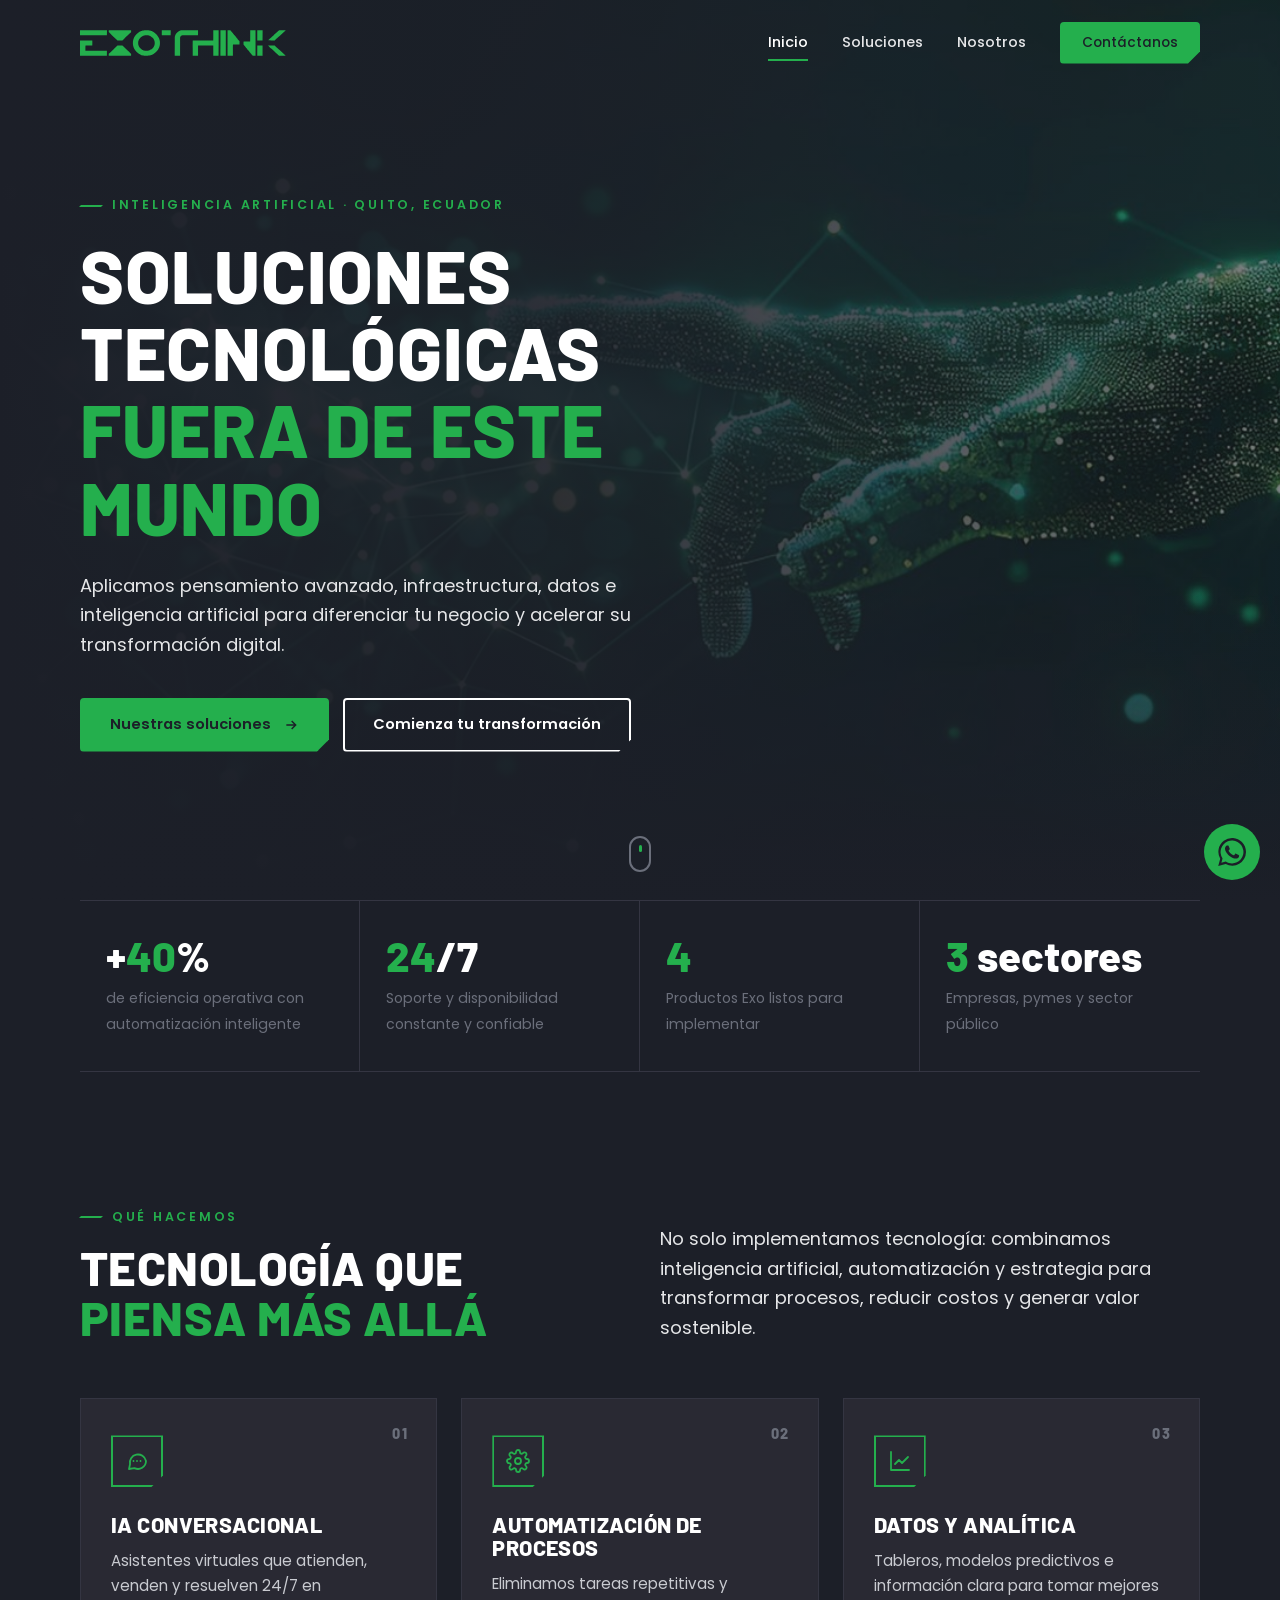
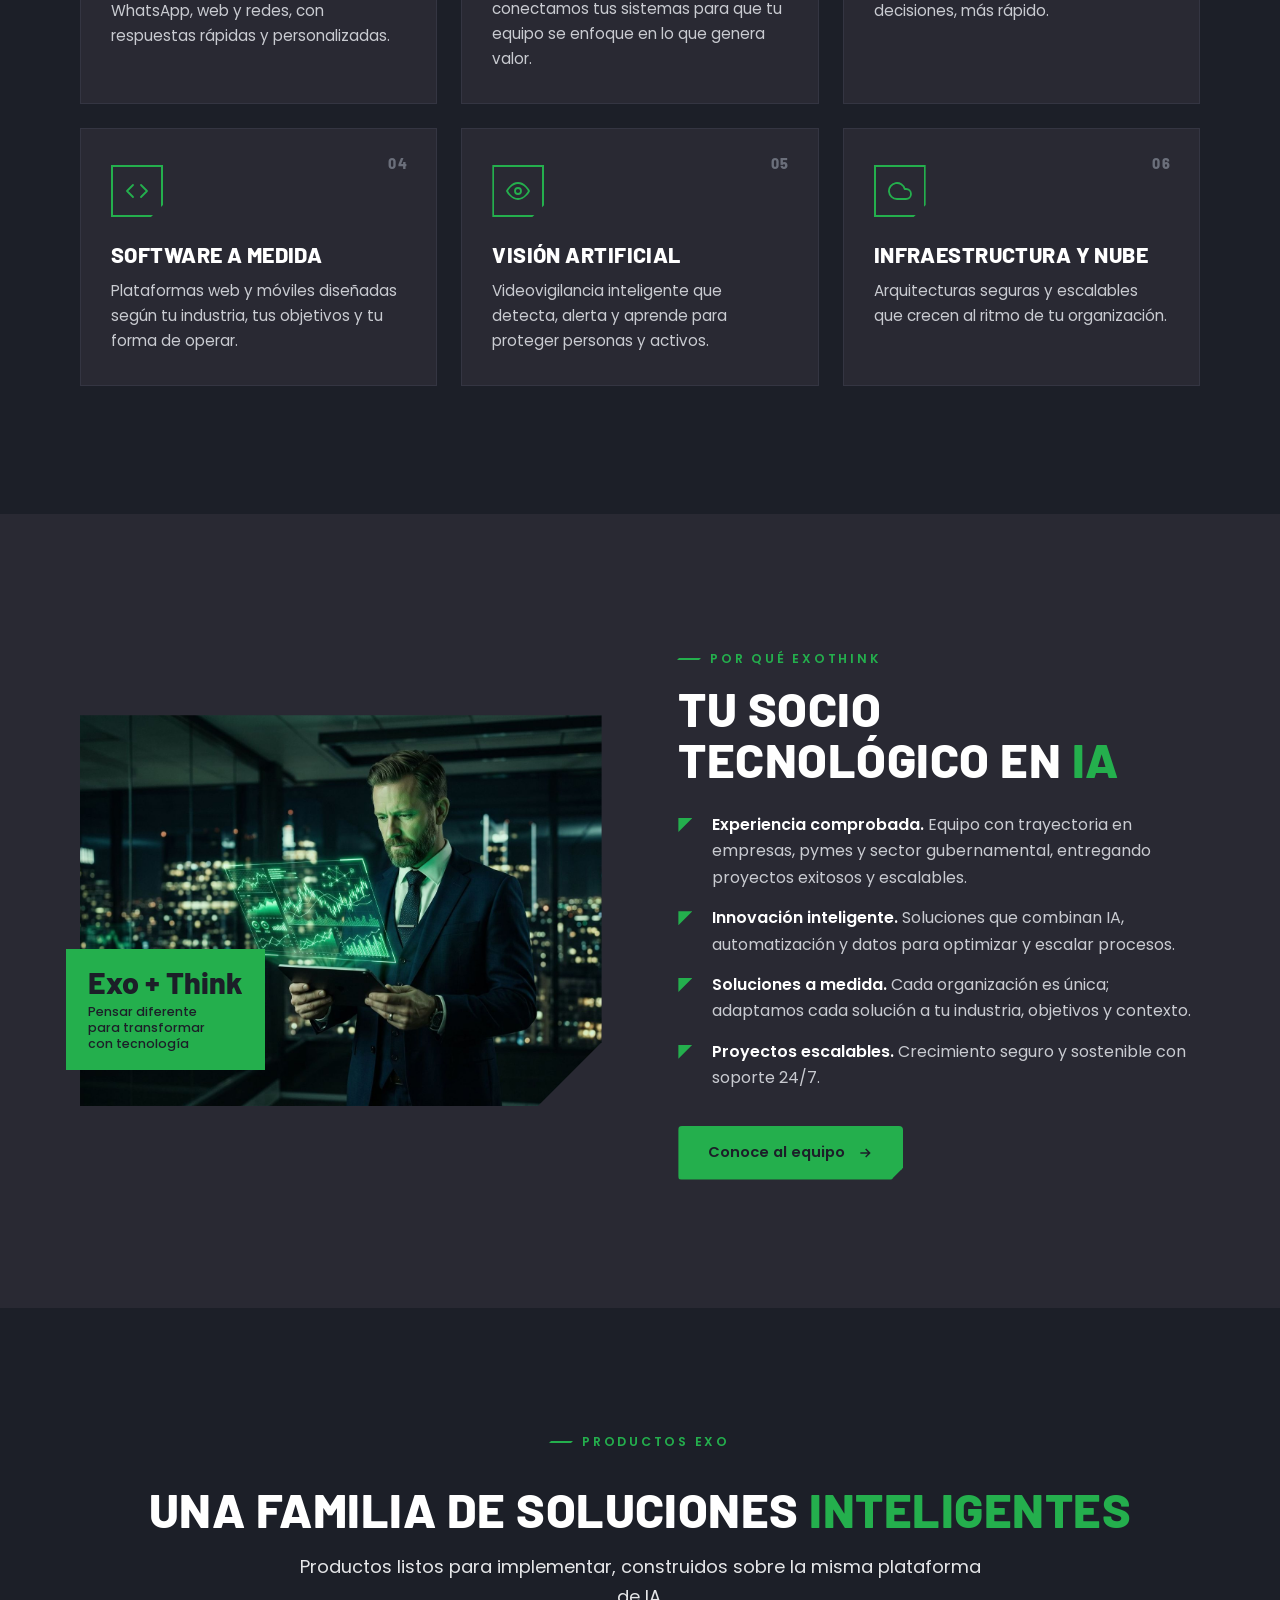
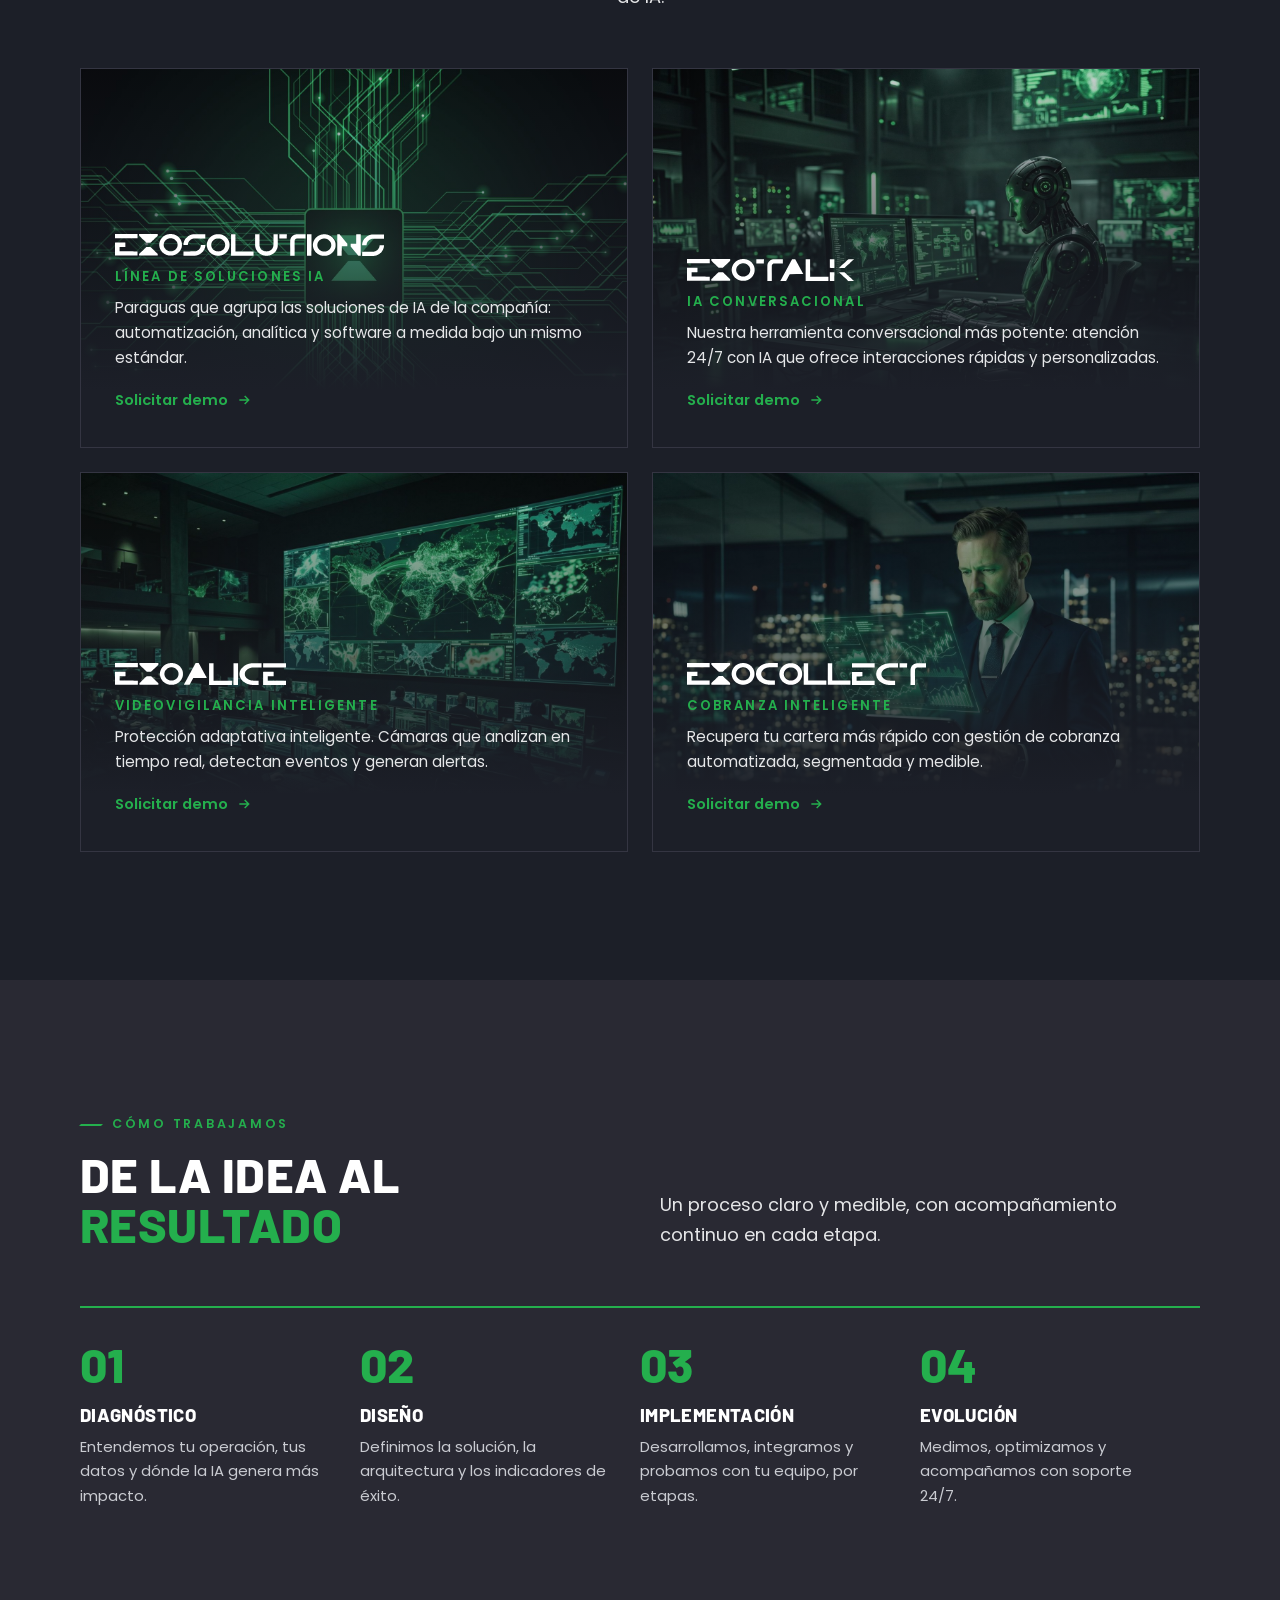
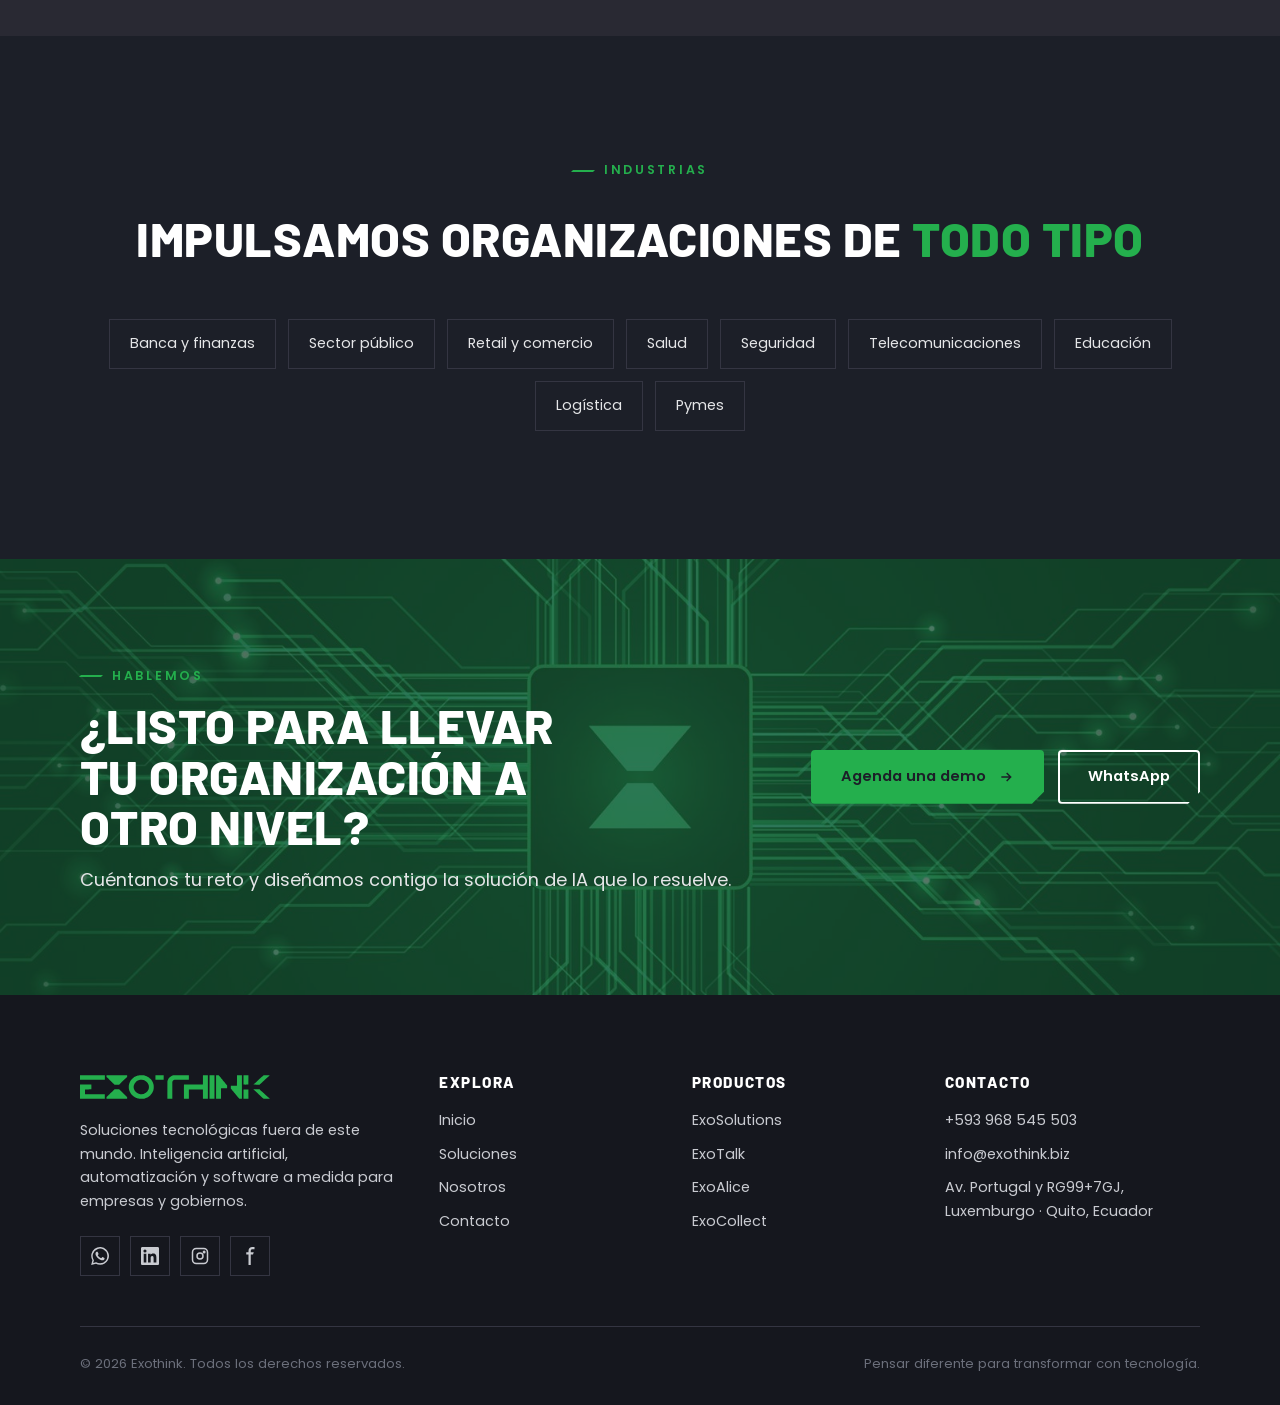
==== index.html @ fd63c9f3 "Sitio web Exothink: inicio, soluciones, nosotros y contacto Co-Authored-By: Claude Opus 5.5 <noreply" ====
<!doctype html>
<html lang="es">
<head>
<meta charset="utf-8">
<meta name="viewport" content="width=device-width,initial-scale=1">
<title>Exothink · Soluciones tecnológicas fuera de este mundo</title>
<meta name="description" content="Exothink: inteligencia artificial, automatización y software a medida para empresas y gobiernos. Soluciones tecnológicas fuera de este mundo.">
<meta name="theme-color" content="#1C1F28">
<meta name="color-scheme" content="dark">
<meta property="og:title" content="Exothink · Soluciones tecnológicas fuera de este mundo">
<meta property="og:description" content="Exothink: inteligencia artificial, automatización y software a medida para empresas y gobiernos. Soluciones tecnológicas fuera de este mundo.">
<meta property="og:image" content="assets/img/hero.jpg">
<link rel="icon" href="assets/img/isotipo.svg" type="image/svg+xml">
<link rel="preconnect" href="https://fonts.googleapis.com">
<link rel="preconnect" href="https://fonts.gstatic.com" crossorigin>
<link href="https://fonts.googleapis.com/css2?family=Barlow:wght@600;700;800&family=Poppins:ital,wght@0,300;0,400;0,500;0,600;1,500&display=swap" rel="stylesheet">
<link rel="stylesheet" href="assets/css/style.css">
</head>
<body>
<header class="hdr">
  <div class="wrap">
    <a class="brand" href="index.html" aria-label="Exothink inicio"><img src="assets/img/logo.svg" alt="Exothink" width="206" height="26"></a>
    <nav class="nav" aria-label="Principal"><a href="index.html" class=on>Inicio</a><a href="soluciones.html">Soluciones</a><a href="nosotros.html">Nosotros</a><a class="btn" href="contacto.html">Contáctanos</a></nav>
    <button class="burger" aria-label="Abrir menú" aria-expanded="false"><span></span><span></span><span></span></button>
  </div>
</header>
<main>

<section class="hero">
  <div class="hero-bg" role="img" aria-label="Mano digital formada por redes de datos"></div>
  <div class="wrap">
    <span class="eyebrow rv d1">Inteligencia artificial · Quito, Ecuador</span>
    <h1 class="rv d1">Soluciones tecnológicas <span class="g">fuera de este mundo</span></h1>
    <p class="lead rv d2">Aplicamos pensamiento avanzado, infraestructura, datos e inteligencia artificial para diferenciar tu negocio y acelerar su transformación digital.</p>
    <div class="ctas rv d3"><a class="btn" href="soluciones.html">Nuestras soluciones <svg viewBox="0 0 24 24" fill="none" stroke="currentColor" stroke-width="2.2"><path d="M5 12h14M13 6l6 6-6 6"/></svg></a><a class="btn ghost" href="contacto.html">Comienza tu transformación</a></div>
  </div>
  <span class="scroll-cue" aria-hidden="true"></span>
</section>

<section style="background:var(--noche)">
  <div class="wrap">
    <div class="stats">
      <div class="stat rv"><b>+<em data-count="40">40</em>%</b><span>de eficiencia operativa con automatización inteligente</span></div>
      <div class="stat rv d1"><b><em>24</em>/7</b><span>Soporte y disponibilidad constante y confiable</span></div>
      <div class="stat rv d2"><b><em data-count="4">4</em></b><span>Productos Exo listos para implementar</span></div>
      <div class="stat rv d3"><b><em>3</em> sectores</b><span>Empresas, pymes y sector público</span></div>
    </div>
  </div>
</section>

<section class="sec">
  <div class="wrap">
    <div class="head split">
      <div class="rv"><span class="eyebrow">Qué hacemos</span><h2>Tecnología que <span class="g">piensa más allá</span></h2></div>
      <p class="lead rv d1">No solo implementamos tecnología: combinamos inteligencia artificial, automatización y estrategia para transformar procesos, reducir costos y generar valor sostenible.</p>
    </div>
    <div class="grid3"><article class="card rv d0"><span class="n">01</span><div class="ic"><svg viewBox="0 0 24 24" fill="none" stroke="currentColor" stroke-width="1.8" stroke-linecap="round" stroke-linejoin="round"><path d="M21 12a8 8 0 0 1-11.6 7.1L4 20l1-4.6A8 8 0 1 1 21 12z"/><path d="M8.5 12h.01M12 12h.01M15.5 12h.01"/></svg></div><h3>IA conversacional</h3><p>Asistentes virtuales que atienden, venden y resuelven 24/7 en WhatsApp, web y redes, con respuestas rápidas y personalizadas.</p></article>
<article class="card rv d1"><span class="n">02</span><div class="ic"><svg viewBox="0 0 24 24" fill="none" stroke="currentColor" stroke-width="1.8" stroke-linecap="round" stroke-linejoin="round"><circle cx="12" cy="12" r="3"/><path d="M19.4 15a1.7 1.7 0 0 0 .3 1.8l.1.1a2 2 0 1 1-2.8 2.8l-.1-.1a1.7 1.7 0 0 0-1.8-.3 1.7 1.7 0 0 0-1 1.5V21a2 2 0 1 1-4 0v-.1a1.7 1.7 0 0 0-1.1-1.5 1.7 1.7 0 0 0-1.8.3l-.1.1a2 2 0 1 1-2.8-2.8l.1-.1a1.7 1.7 0 0 0 .3-1.8 1.7 1.7 0 0 0-1.5-1H3a2 2 0 1 1 0-4h.1a1.7 1.7 0 0 0 1.5-1.1 1.7 1.7 0 0 0-.3-1.8l-.1-.1a2 2 0 1 1 2.8-2.8l.1.1a1.7 1.7 0 0 0 1.8.3H9a1.7 1.7 0 0 0 1-1.5V3a2 2 0 1 1 4 0v.1a1.7 1.7 0 0 0 1 1.5 1.7 1.7 0 0 0 1.8-.3l.1-.1a2 2 0 1 1 2.8 2.8l-.1.1a1.7 1.7 0 0 0-.3 1.8V9a1.7 1.7 0 0 0 1.5 1H21a2 2 0 1 1 0 4h-.1a1.7 1.7 0 0 0-1.5 1z"/></svg></div><h3>Automatización de procesos</h3><p>Eliminamos tareas repetitivas y conectamos tus sistemas para que tu equipo se enfoque en lo que genera valor.</p></article>
<article class="card rv d2"><span class="n">03</span><div class="ic"><svg viewBox="0 0 24 24" fill="none" stroke="currentColor" stroke-width="1.8" stroke-linecap="round" stroke-linejoin="round"><path d="M3 3v18h18"/><path d="M7 15l4-4 3 3 6-6"/></svg></div><h3>Datos y analítica</h3><p>Tableros, modelos predictivos e información clara para tomar mejores decisiones, más rápido.</p></article>
<article class="card rv d0"><span class="n">04</span><div class="ic"><svg viewBox="0 0 24 24" fill="none" stroke="currentColor" stroke-width="1.8" stroke-linecap="round" stroke-linejoin="round"><path d="M16 18l6-6-6-6M8 6l-6 6 6 6"/></svg></div><h3>Software a medida</h3><p>Plataformas web y móviles diseñadas según tu industria, tus objetivos y tu forma de operar.</p></article>
<article class="card rv d1"><span class="n">05</span><div class="ic"><svg viewBox="0 0 24 24" fill="none" stroke="currentColor" stroke-width="1.8" stroke-linecap="round" stroke-linejoin="round"><path d="M1 12s4-8 11-8 11 8 11 8-4 8-11 8-11-8-11-8z"/><circle cx="12" cy="12" r="3"/></svg></div><h3>Visión artificial</h3><p>Videovigilancia inteligente que detecta, alerta y aprende para proteger personas y activos.</p></article>
<article class="card rv d2"><span class="n">06</span><div class="ic"><svg viewBox="0 0 24 24" fill="none" stroke="currentColor" stroke-width="1.8" stroke-linecap="round" stroke-linejoin="round"><path d="M18 10h-1.3A8 8 0 1 0 9 20h9a5 5 0 0 0 0-10z"/></svg></div><h3>Infraestructura y nube</h3><p>Arquitecturas seguras y escalables que crecen al ritmo de tu organización.</p></article></div>
  </div>
</section>

<section class="sec alt">
  <div class="wrap split">
    <div class="media rv"><img src="assets/img/business.jpg" alt="Ejecutivo revisando datos en una tableta holográfica" loading="lazy"><div class="tag">Exo + Think<small>Pensar diferente para transformar con tecnología</small></div></div>
    <div class="rv d1">
      <span class="eyebrow">Por qué Exothink</span>
      <h2>Tu socio tecnológico en <span class="g">IA</span></h2>
      <ul class="checks">
        <li><span><b>Experiencia comprobada.</b> Equipo con trayectoria en empresas, pymes y sector gubernamental, entregando proyectos exitosos y escalables.</span></li>
        <li><span><b>Innovación inteligente.</b> Soluciones que combinan IA, automatización y datos para optimizar y escalar procesos.</span></li>
        <li><span><b>Soluciones a medida.</b> Cada organización es única; adaptamos cada solución a tu industria, objetivos y contexto.</span></li>
        <li><span><b>Proyectos escalables.</b> Crecimiento seguro y sostenible con soporte 24/7.</span></li>
      </ul>
      <a class="btn" href="nosotros.html">Conoce al equipo <svg viewBox="0 0 24 24" fill="none" stroke="currentColor" stroke-width="2.2"><path d="M5 12h14M13 6l6 6-6 6"/></svg></a>
    </div>
  </div>
</section>

<section class="sec">
  <div class="wrap">
    <div class="head center"><span class="eyebrow rv">Productos Exo</span><h2 class="rv d1">Una familia de soluciones <span class="g">inteligentes</span></h2><p class="lead rv d2">Productos listos para implementar, construidos sobre la misma plataforma de IA.</p></div>
    <div class="products"><article class="prod rv d0" id="exosolutions"><img class="pbg" src="assets/img/circuit.jpg" alt="" loading="lazy"><img class="wm" src="assets/img/exosolutions-white.svg" alt="Exosolutions"><div class="desc">Línea de soluciones IA</div><p>Paraguas que agrupa las soluciones de IA de la compañía: automatización, analítica y software a medida bajo un mismo estándar.</p><a class="link" href="contacto.html">Solicitar demo <svg viewBox="0 0 24 24" fill="none" stroke="currentColor" stroke-width="2.2"><path d="M5 12h14M13 6l6 6-6 6"/></svg></a></article>
<article class="prod rv d1" id="exotalk"><img class="pbg" src="assets/img/robot.jpg" alt="" loading="lazy"><img class="wm" src="assets/img/exotalk-white.svg" alt="Exotalk"><div class="desc">IA conversacional</div><p>Nuestra herramienta conversacional más potente: atención 24/7 con IA que ofrece interacciones rápidas y personalizadas.</p><a class="link" href="contacto.html">Solicitar demo <svg viewBox="0 0 24 24" fill="none" stroke="currentColor" stroke-width="2.2"><path d="M5 12h14M13 6l6 6-6 6"/></svg></a></article>
<article class="prod rv d0" id="exoalice"><img class="pbg" src="assets/img/command.jpg" alt="" loading="lazy"><img class="wm" src="assets/img/exoalice-white.svg" alt="Exoalice"><div class="desc">Videovigilancia inteligente</div><p>Protección adaptativa inteligente. Cámaras que analizan en tiempo real, detectan eventos y generan alertas.</p><a class="link" href="contacto.html">Solicitar demo <svg viewBox="0 0 24 24" fill="none" stroke="currentColor" stroke-width="2.2"><path d="M5 12h14M13 6l6 6-6 6"/></svg></a></article>
<article class="prod rv d1" id="exocollect"><img class="pbg" src="assets/img/business.jpg" alt="" loading="lazy"><img class="wm" src="assets/img/exocollect-white.svg" alt="Exocollect"><div class="desc">Cobranza inteligente</div><p>Recupera tu cartera más rápido con gestión de cobranza automatizada, segmentada y medible.</p><a class="link" href="contacto.html">Solicitar demo <svg viewBox="0 0 24 24" fill="none" stroke="currentColor" stroke-width="2.2"><path d="M5 12h14M13 6l6 6-6 6"/></svg></a></article></div>
  </div>
</section>

<section class="sec alt">
  <div class="wrap">
    <div class="head split">
      <div class="rv"><span class="eyebrow">Cómo trabajamos</span><h2>De la idea al <span class="g">resultado</span></h2></div>
      <p class="lead rv d1">Un proceso claro y medible, con acompañamiento continuo en cada etapa.</p>
    </div>
    <div class="steps">
      <div class="step"><h3>Diagnóstico</h3><p>Entendemos tu operación, tus datos y dónde la IA genera más impacto.</p></div>
      <div class="step"><h3>Diseño</h3><p>Definimos la solución, la arquitectura y los indicadores de éxito.</p></div>
      <div class="step"><h3>Implementación</h3><p>Desarrollamos, integramos y probamos con tu equipo, por etapas.</p></div>
      <div class="step"><h3>Evolución</h3><p>Medimos, optimizamos y acompañamos con soporte 24/7.</p></div>
    </div>
  </div>
</section>

<section class="sec">
  <div class="wrap">
    <div class="head center"><span class="eyebrow rv">Industrias</span><h2 class="rv d1">Impulsamos organizaciones de <span class="g">todo tipo</span></h2></div>
    <div class="chips rv d2"><span class="chip">Banca y finanzas</span><span class="chip">Sector público</span><span class="chip">Retail y comercio</span><span class="chip">Salud</span><span class="chip">Seguridad</span><span class="chip">Telecomunicaciones</span><span class="chip">Educación</span><span class="chip">Logística</span><span class="chip">Pymes</span></div>
  </div>
</section>
<section class="cta">
  <div class="bg"></div>
  <div class="wrap">
    <div class="rv"><span class="eyebrow">Hablemos</span><h2>¿Listo para llevar tu organización a otro nivel?</h2><p class="lead" style="margin-top:14px">Cuéntanos tu reto y diseñamos contigo la solución de IA que lo resuelve.</p></div>
    <div class="rv d1" style="display:flex;gap:14px;flex-wrap:wrap"><a class="btn" href="contacto.html">Agenda una demo <svg viewBox="0 0 24 24" fill="none" stroke="currentColor" stroke-width="2.2"><path d="M5 12h14M13 6l6 6-6 6"/></svg></a><a class="btn ghost" href="https://wa.me/593968545503" target="_blank" rel="noopener">WhatsApp</a></div>
  </div>
</section>

</main>
<footer class="ftr">
  <div class="wrap">
    <div class="top">
      <div>
        <a class="brand" href="index.html"><img src="assets/img/logo.svg" alt="Exothink" width="190" height="24"></a>
        <p>Soluciones tecnológicas fuera de este mundo. Inteligencia artificial, automatización y software a medida para empresas y gobiernos.</p>
        <div class="social">
          <a href="https://wa.me/593968545503" target="_blank" rel="noopener" aria-label="WhatsApp"><svg viewBox="0 0 24 24" fill="currentColor"><path d="M17.5 14.4c-.3-.1-1.8-.9-2-1-.3-.1-.5-.1-.7.1-.2.3-.8 1-.9 1.2-.2.2-.3.2-.6.1-.3-.1-1.3-.5-2.4-1.5-.9-.8-1.5-1.8-1.7-2.1-.2-.3 0-.5.1-.6l.4-.5c.2-.2.2-.3.3-.5.1-.2 0-.4 0-.5l-.9-2.2c-.2-.6-.5-.5-.7-.5h-.6c-.2 0-.5.1-.8.4-.3.3-1 1-1 2.5s1.1 2.9 1.2 3.1c.1.2 2.1 3.2 5.1 4.5.7.3 1.3.5 1.7.6.7.2 1.4.2 1.9.1.6-.1 1.8-.7 2-1.4.2-.7.2-1.3.2-1.4-.1-.1-.3-.2-.6-.3zM12 21.8c-1.8 0-3.5-.5-5-1.4l-.4-.2-3.7 1 1-3.6-.2-.4A9.8 9.8 0 1 1 12 21.8zM20.5 3.5A11.8 11.8 0 0 0 1.9 17.7L.2 24l6.4-1.7A11.8 11.8 0 0 0 24 12c0-3.2-1.2-6.1-3.5-8.5z"/></svg></a>
          <a href="#" aria-label="LinkedIn"><svg viewBox="0 0 24 24" fill="currentColor"><path d="M20.4 20.5h-3.6v-5.6c0-1.3 0-3-1.8-3s-2.1 1.4-2.1 2.9v5.7H9.4V9h3.4v1.6c.5-.9 1.6-1.8 3.4-1.8 3.6 0 4.3 2.4 4.3 5.5v6.2zM5.3 7.4a2.1 2.1 0 1 1 0-4.2 2.1 2.1 0 0 1 0 4.2zM7.1 20.5H3.6V9h3.5v11.5zM22.2 0H1.8C.8 0 0 .8 0 1.7v20.6c0 .9.8 1.7 1.8 1.7h20.4c1 0 1.8-.8 1.8-1.7V1.7C24 .8 23.2 0 22.2 0z"/></svg></a>
          <a href="#" aria-label="Instagram"><svg viewBox="0 0 24 24" fill="none" stroke="currentColor" stroke-width="2"><rect x="2" y="2" width="20" height="20" rx="5"/><circle cx="12" cy="12" r="4"/><circle cx="17.5" cy="6.5" r="1" fill="currentColor"/></svg></a>
          <a href="#" aria-label="Facebook"><svg viewBox="0 0 24 24" fill="currentColor"><path d="M15 3h3V0h-3c-2.8 0-5 2.2-5 5v2H7v3h3v14h3V10h3l1-3h-4V5c0-1.1.9-2 2-2z"/></svg></a>
        </div>
      </div>
      <div><h4>Explora</h4><ul><li><a href="index.html">Inicio</a></li><li><a href="soluciones.html">Soluciones</a></li><li><a href="nosotros.html">Nosotros</a></li><li><a href="contacto.html">Contacto</a></li></ul></div>
      <div><h4>Productos</h4><ul><li><a href="soluciones.html#exosolutions">ExoSolutions</a></li><li><a href="soluciones.html#exotalk">ExoTalk</a></li><li><a href="soluciones.html#exoalice">ExoAlice</a></li><li><a href="soluciones.html#exocollect">ExoCollect</a></li></ul></div>
      <div><h4>Contacto</h4><ul><li><a href="tel:+593968545503">+593 968 545 503</a></li><li><a href="mailto:info@exothink.biz">info@exothink.biz</a></li><li>Av. Portugal y RG99+7GJ, Luxemburgo · Quito, Ecuador</li></ul></div>
    </div>
    <div class="bot"><span>© <span data-year>2026</span> Exothink. Todos los derechos reservados.</span><span>Pensar diferente para transformar con tecnología.</span></div>
  </div>
</footer>
<a class="wa" href="https://wa.me/593968545503" target="_blank" rel="noopener" aria-label="Escríbenos por WhatsApp"><svg viewBox="0 0 24 24" fill="currentColor"><path d="M17.5 14.4c-.3-.1-1.8-.9-2-1-.3-.1-.5-.1-.7.1-.2.3-.8 1-.9 1.2-.2.2-.3.2-.6.1-.3-.1-1.3-.5-2.4-1.5-.9-.8-1.5-1.8-1.7-2.1-.2-.3 0-.5.1-.6l.4-.5c.2-.2.2-.3.3-.5.1-.2 0-.4 0-.5l-.9-2.2c-.2-.6-.5-.5-.7-.5h-.6c-.2 0-.5.1-.8.4-.3.3-1 1-1 2.5s1.1 2.9 1.2 3.1c.1.2 2.1 3.2 5.1 4.5.7.3 1.3.5 1.7.6.7.2 1.4.2 1.9.1.6-.1 1.8-.7 2-1.4.2-.7.2-1.3.2-1.4-.1-.1-.3-.2-.6-.3zM12 21.8c-1.8 0-3.5-.5-5-1.4l-.4-.2-3.7 1 1-3.6-.2-.4A9.8 9.8 0 1 1 12 21.8zM20.5 3.5A11.8 11.8 0 0 0 1.9 17.7L.2 24l6.4-1.7A11.8 11.8 0 0 0 24 12c0-3.2-1.2-6.1-3.5-8.5z"/></svg></a>
<script src="assets/js/main.js"></script>
</body>
</html>
---- assets/css/style.css ----
/* =========================================================
   EXOTHINK · Sitio web
   Tokens según Manual de Identidad Corporativa (2026)
   ========================================================= */
:root{
  color-scheme:dark;
  --verde:#24AF4D;      /* Verde Exo */
  --verde-claro:#3FD06A;
  --verde-prof:#0F3D24; /* Verde Profundo */
  --noche:#1C1F28;      /* Noche Exo */
  --espacio:#292933;    /* Espacio */
  --grafito:#6B6F7B;
  --plata:#E5E6E8;
  --nube:#F8F9FB;
  --linea:#343542;
  --texto:#C9CBD1;
  --f-titulo:'Barlow',Arial,sans-serif;
  --f-texto:'Poppins',Arial,sans-serif;
  --max:1200px;
  --gut:clamp(16px,4vw,40px);
  --radio:4px;
}
*{box-sizing:border-box;margin:0;padding:0}
html{scroll-behavior:smooth}
body{font-family:var(--f-texto);background:var(--noche);color:var(--texto);font-size:16px;line-height:1.65;-webkit-font-smoothing:antialiased;overflow-x:hidden}
img,video,svg{display:block;max-width:100%}
a{color:inherit;text-decoration:none}
button,input,textarea,select{font:inherit;color:inherit}
h1,h2,h3,h4{font-family:var(--f-titulo);color:#fff;line-height:1.05;font-weight:800;text-transform:uppercase;letter-spacing:.01em}
h1{font-size:clamp(2.4rem,6vw,4.6rem)}
h2{font-size:clamp(1.9rem,4vw,3rem)}
h3{font-size:1.35rem;letter-spacing:.02em}
p{max-width:62ch}
.g{color:var(--verde)}
.wrap{width:100%;max-width:var(--max);margin:0 auto;padding:0 var(--gut)}
.sec{padding:clamp(72px,10vw,128px) 0;position:relative}
.sec.alt{background:var(--espacio)}
.sec.light{background:var(--nube);color:#4a4d57}
.sec.light h2,.sec.light h3{color:var(--noche)}
.eyebrow{display:inline-flex;align-items:center;gap:10px;font:600 .78rem/1 var(--f-texto);letter-spacing:.22em;text-transform:uppercase;color:var(--verde);margin-bottom:18px}
.eyebrow::before{content:"";width:22px;height:2px;background:var(--verde);transform:skewX(-45deg)}
.lead{font-size:1.12rem;color:var(--plata)}
.sec.light .lead{color:#4a4d57}
.head{display:grid;gap:18px;margin-bottom:56px}
.head.center{text-align:center;justify-items:center}
.head.split{grid-template-columns:1fr 1fr;align-items:end;gap:40px}

/* ---------- Botones ---------- */
.btn{display:inline-flex;align-items:center;gap:12px;font:600 .92rem/1 var(--f-texto);padding:17px 28px;border-radius:var(--radio);border:2px solid var(--verde);background:var(--verde);color:var(--noche);cursor:pointer;transition:background .25s,color .25s,transform .25s;clip-path:polygon(0 0,100% 0,100% calc(100% - 12px),calc(100% - 12px) 100%,0 100%)}
.btn:hover{background:var(--verde-claro);border-color:var(--verde-claro);transform:translateY(-2px)}
.btn.ghost{background:transparent;color:#fff;border-color:#fff}
.btn.ghost:hover{background:#fff;color:var(--noche)}
.btn svg{width:16px;height:16px;transition:transform .25s}
.btn:hover svg{transform:translateX(4px)}
.link{display:inline-flex;align-items:center;gap:8px;color:var(--verde);font-weight:600;font-size:.92rem}
.link:hover{gap:14px}
.link{transition:gap .25s}
.link svg{width:16px;height:16px}

/* ---------- Header ---------- */
.hdr{position:fixed;inset:0 0 auto;z-index:50;transition:background .3s,padding .3s,border-color .3s;padding:22px 0;border-bottom:1px solid transparent}
.hdr.solid{background:var(--noche);padding:14px 0;border-color:var(--linea)}
.hdr .wrap{display:flex;align-items:center;justify-content:space-between;gap:24px}
.brand img{height:26px;width:auto}
.nav{display:flex;align-items:center;gap:34px}
.nav a{font-size:.9rem;font-weight:500;color:var(--plata);position:relative;padding:6px 0}
.nav a::after{content:"";position:absolute;left:0;bottom:0;height:2px;width:0;background:var(--verde);transition:width .25s}
.nav a:hover::after,.nav a.on::after{width:100%}
.nav a.on{color:#fff}
.nav .btn{padding:12px 20px;font-size:.85rem;color:var(--noche)}
.nav .btn::after{display:none}
.burger{display:none;background:none;border:0;width:44px;height:44px;cursor:pointer;position:relative}
.burger span{position:absolute;left:10px;right:10px;height:2px;background:#fff;transition:transform .3s,opacity .3s}
.burger span:nth-child(1){top:15px}.burger span:nth-child(2){top:21px}.burger span:nth-child(3){top:27px}
.menu-open .burger span:nth-child(1){transform:translateY(6px) rotate(45deg)}
.menu-open .burger span:nth-child(2){opacity:0}
.menu-open .burger span:nth-child(3){transform:translateY(-6px) rotate(-45deg)}

/* ---------- Hero ---------- */
.hero{min-height:100svh;display:flex;align-items:center;position:relative;overflow:hidden;padding:140px 0 100px;background:var(--noche)}
.hero-bg{position:absolute;inset:0;background:url(../img/hero.jpg) center/cover no-repeat;opacity:.55;transform:scale(1.05);animation:drift 22s ease-in-out infinite alternate}
.hero::before{content:"";position:absolute;inset:0;z-index:1;background:linear-gradient(90deg,var(--noche) 0%,rgba(28,31,40,.85) 45%,rgba(28,31,40,.2) 100%),linear-gradient(0deg,var(--noche) 0%,transparent 35%)}
.hero .wrap{position:relative;z-index:2}
.hero h1{max-width:13ch;margin:6px 0 26px}
.hero .lead{max-width:52ch;margin-bottom:38px}
.hero .ctas{display:flex;flex-wrap:wrap;gap:14px}
.hero-logo{width:min(380px,70vw);margin-bottom:28px}
.hero-logo video,.hero-logo img{width:100%;height:auto}
.scroll-cue{position:absolute;left:50%;bottom:28px;z-index:2;transform:translateX(-50%);width:22px;height:36px;border:2px solid var(--grafito);border-radius:12px}
.scroll-cue::after{content:"";position:absolute;left:50%;top:7px;width:3px;height:7px;margin-left:-1.5px;background:var(--verde);border-radius:2px;animation:cue 1.8s infinite}
@keyframes cue{0%{opacity:0;transform:translateY(0)}40%{opacity:1}100%{opacity:0;transform:translateY(12px)}}
@keyframes drift{to{transform:scale(1.12) translateX(-2%)}}

/* Hero interno (páginas) */
.phero{position:relative;padding:190px 0 110px;overflow:hidden;background:var(--noche)}
.phero .bg{position:absolute;inset:0;background-size:cover;background-position:center;opacity:.45}
.phero::before{content:"";position:absolute;inset:0;z-index:1;background:linear-gradient(90deg,var(--noche) 10%,rgba(28,31,40,.6) 70%,rgba(28,31,40,.3)),linear-gradient(0deg,var(--noche),transparent 50%)}
.phero .wrap{position:relative;z-index:2}
.phero h1{max-width:16ch;margin-bottom:22px}
.crumbs{font-size:.82rem;color:var(--grafito);margin-bottom:22px}
.crumbs a:hover{color:var(--verde)}

/* Diagonal decor */
.diag{position:absolute;pointer-events:none;width:clamp(120px,18vw,260px);aspect-ratio:1;background:var(--verde);clip-path:polygon(100% 0,100% 100%,0 100%);opacity:.9}
.diag.tr{top:0;right:0;transform:rotate(180deg)}
.diag.br{bottom:0;right:0}
.cut-top{clip-path:polygon(0 60px,100% 0,100% 100%,0 100%);margin-top:-60px;padding-top:calc(clamp(72px,10vw,128px) + 40px)}

/* ---------- Stats strip ---------- */
.stats{display:grid;grid-template-columns:repeat(4,1fr);border-top:1px solid var(--linea);border-bottom:1px solid var(--linea)}
.stat{padding:34px 26px;border-right:1px solid var(--linea)}
.stat:last-child{border-right:0}
.stat b{display:block;font:800 2.6rem/1 var(--f-titulo);color:#fff;margin-bottom:8px}
.stat b em{font-style:normal;color:var(--verde)}
.stat span{font-size:.88rem;color:var(--grafito)}

/* ---------- Cards de servicios ---------- */
.grid3{display:grid;grid-template-columns:repeat(3,1fr);gap:24px}
.grid2{display:grid;grid-template-columns:repeat(2,1fr);gap:24px}
.card{position:relative;background:var(--espacio);border:1px solid var(--linea);padding:36px 30px 32px;transition:transform .3s,border-color .3s;overflow:hidden}
.sec.alt .card{background:var(--noche)}
.card::after{content:"";position:absolute;right:0;bottom:0;width:38px;height:38px;background:var(--verde);clip-path:polygon(100% 0,100% 100%,0 100%);transform:translate(100%,100%);transition:transform .3s}
.card:hover{transform:translateY(-6px);border-color:var(--verde)}
.card:hover::after{transform:none}
.card .ic{width:52px;height:52px;display:grid;place-items:center;border:2px solid var(--verde);color:var(--verde);margin-bottom:26px;clip-path:polygon(0 0,100% 0,100% calc(100% - 12px),calc(100% - 12px) 100%,0 100%)}
.card .ic svg{width:24px;height:24px}
.card h3{margin-bottom:12px}
.card p{font-size:.95rem}
.card .n{position:absolute;top:28px;right:28px;font:800 .9rem/1 var(--f-titulo);color:var(--grafito);letter-spacing:.1em}

/* ---------- Split (imagen + texto) ---------- */
.split{display:grid;grid-template-columns:1fr 1fr;gap:clamp(36px,6vw,84px);align-items:center}
.split.rev .media{order:2}
.media{position:relative}
.media img{width:100%;aspect-ratio:4/3;object-fit:cover;clip-path:polygon(0 0,100% 0,100% calc(100% - 64px),calc(100% - 64px) 100%,0 100%)}
.media.tall img{aspect-ratio:4/5}
.media .tag{position:absolute;left:-14px;bottom:36px;background:var(--verde);color:var(--noche);padding:18px 22px;font:800 1.9rem/1 var(--f-titulo)}
.media .tag small{display:block;font:500 .78rem/1.3 var(--f-texto);margin-top:6px;max-width:16ch}
.checks{list-style:none;display:grid;gap:14px;margin:28px 0 34px}
.checks li{display:grid;grid-template-columns:22px 1fr;gap:12px;align-items:start}
.checks li::before{content:"";width:14px;height:14px;margin-top:6px;background:var(--verde);clip-path:polygon(0 0,100% 0,0 100%)}
.checks b{color:#fff;font-weight:600}
.sec.light .checks b{color:var(--noche)}

/* ---------- Submarcas ---------- */
.products{display:grid;grid-template-columns:repeat(2,1fr);gap:24px}
.prod{position:relative;min-height:380px;display:flex;flex-direction:column;justify-content:flex-end;padding:34px;overflow:hidden;border:1px solid var(--linea);isolation:isolate}
.prod .pbg{position:absolute;inset:0;width:100%;height:100%;object-fit:cover;z-index:-2;transition:transform .8s}
.prod::before{content:"";position:absolute;inset:0;z-index:-1;background:linear-gradient(0deg,var(--noche) 15%,rgba(28,31,40,.55) 60%,rgba(28,31,40,.2))}
.prod:hover .pbg{transform:scale(1.06)}
.prod .wm{height:22px;width:auto;margin-bottom:14px;align-self:flex-start}
.prod .desc{font:600 .82rem/1 var(--f-texto);color:var(--verde);text-transform:uppercase;letter-spacing:.16em;margin-bottom:12px}
.prod p{color:var(--plata);font-size:.95rem;margin-bottom:18px}

/* ---------- Proceso ---------- */
.steps{display:grid;grid-template-columns:repeat(4,1fr);gap:0;counter-reset:s}
.step{padding:32px 28px 0 0;border-top:2px solid var(--linea);position:relative}
.step::before{counter-increment:s;content:"0" counter(s);display:block;font:800 3rem/1 var(--f-titulo);color:var(--verde);margin-bottom:18px}
.step::after{content:"";position:absolute;top:-2px;left:0;height:2px;width:0;background:var(--verde);transition:width 1.2s}
.step.in::after{width:100%}
.step h3{margin-bottom:10px;font-size:1.15rem}
.step p{font-size:.93rem}

/* ---------- Pilares (misión/visión) ---------- */
.pill{background:var(--noche);border-left:3px solid var(--verde);padding:36px 34px}
.pill h3{margin-bottom:14px}
.values{display:grid;grid-template-columns:repeat(4,1fr);gap:24px}
.val{border-top:2px solid var(--verde);padding-top:22px}
.val small{font:800 .9rem/1 var(--f-titulo);color:var(--verde);letter-spacing:.12em}
.val h3{margin:10px 0}
.val p{font-size:.93rem}

/* ---------- Industrias ---------- */
.chips{display:flex;flex-wrap:wrap;gap:12px;justify-content:center}
.chip{border:1px solid var(--linea);padding:12px 20px;font-size:.9rem;color:var(--plata);transition:border-color .25s,color .25s}
.chip:hover{border-color:var(--verde);color:#fff}

/* ---------- CTA band ---------- */
.cta{position:relative;overflow:hidden;background:var(--verde-prof);padding:clamp(64px,8vw,100px) 0}
.cta .bg{position:absolute;inset:0;background:url(../img/circuit.jpg) 85% center/cover;opacity:.3;mix-blend-mode:screen}
.cta .wrap{position:relative;display:flex;align-items:center;justify-content:space-between;gap:36px;flex-wrap:wrap}
.cta h2{max-width:18ch}

/* ---------- Contacto ---------- */
.contact{display:grid;grid-template-columns:1fr 1.25fr;gap:clamp(32px,5vw,72px)}
.info{display:grid;gap:26px;align-content:start}
.info .row{display:grid;grid-template-columns:48px 1fr;gap:16px;align-items:start}
.info .ic{width:48px;height:48px;display:grid;place-items:center;background:var(--espacio);color:var(--verde)}
.info .ic svg{width:22px;height:22px}
.info small{display:block;font-size:.78rem;letter-spacing:.14em;text-transform:uppercase;color:var(--grafito)}
.info .row a,.info .row span{color:#fff;font-weight:500}
.info a:hover{color:var(--verde)}
.form{background:var(--espacio);padding:clamp(26px,4vw,44px);display:grid;grid-template-columns:1fr 1fr;gap:18px}
.form .full{grid-column:1/-1}
.form label{display:grid;gap:8px;font-size:.82rem;color:var(--plata)}
.form input,.form textarea,.form select{width:100%;background:var(--noche);border:1px solid var(--linea);padding:14px 16px;border-radius:var(--radio);outline:none;transition:border-color .25s}
.form input:focus,.form textarea:focus,.form select:focus{border-color:var(--verde)}
.form textarea{min-height:140px;resize:vertical}
.form .acts{display:flex;flex-wrap:wrap;gap:12px;align-items:center}
.form .note{font-size:.8rem;color:var(--grafito)}
.form .ok{display:none;color:var(--verde);font-size:.9rem}
.form.sent .ok{display:block}
.maplink{position:relative;display:block;margin-top:40px;border:1px solid var(--linea);overflow:hidden}
.maplink img{width:100%;height:240px;object-fit:cover;opacity:.6;transition:opacity .3s,transform .6s}
.maplink span{position:absolute;inset:0;display:flex;align-items:center;justify-content:center;gap:12px;color:#fff;font:700 1.1rem/1 var(--f-titulo);text-transform:uppercase;letter-spacing:.08em}
.maplink span svg{width:22px;height:22px;color:var(--verde)}
.maplink:hover img{opacity:.85;transform:scale(1.03)}

/* ---------- FAQ ---------- */
.faq{display:grid;gap:12px;max-width:860px;margin:0 auto}
.faq details{border:1px solid var(--linea);background:var(--espacio)}
.faq summary{cursor:pointer;list-style:none;padding:22px 26px;font-weight:600;color:#fff;display:flex;justify-content:space-between;gap:16px}
.faq summary::-webkit-details-marker{display:none}
.faq summary::after{content:"+";color:var(--verde);font:700 1.4rem/1 var(--f-titulo);transition:transform .25s}
.faq details[open] summary::after{transform:rotate(45deg)}
.faq details p{padding:0 26px 24px;font-size:.95rem}

/* ---------- Footer ---------- */
.ftr{background:#15171E;padding:80px 0 30px;font-size:.9rem;position:relative;overflow:hidden}
.ftr .top{display:grid;grid-template-columns:1.5fr 1fr 1fr 1.2fr;gap:40px;padding-bottom:50px;border-bottom:1px solid var(--linea)}
.ftr .brand img{height:24px;margin-bottom:20px}
.ftr h4{font-size:.95rem;margin-bottom:18px;letter-spacing:.1em}
.ftr ul{list-style:none;display:grid;gap:10px}
.ftr a:hover{color:var(--verde)}
.ftr .bot{display:flex;justify-content:space-between;gap:20px;flex-wrap:wrap;padding-top:26px;color:var(--grafito);font-size:.82rem}
.social{display:flex;gap:10px;margin-top:22px}
.social a{width:40px;height:40px;display:grid;place-items:center;border:1px solid var(--linea);transition:border-color .25s,color .25s}
.social a:hover{border-color:var(--verde);color:var(--verde)}
.social svg{width:18px;height:18px}
.wa{position:fixed;right:20px;bottom:20px;z-index:40;width:56px;height:56px;border-radius:50%;background:var(--verde);display:grid;place-items:center;color:var(--noche);transition:transform .25s}
.wa:hover{transform:scale(1.08)}
.wa svg{width:28px;height:28px}

/* ---------- Animaciones de entrada ---------- */
.rv{opacity:0;transform:translateY(28px);transition:opacity .8s ease,transform .8s ease}
.rv.in{opacity:1;transform:none}
.hero .rv,.phero .rv{opacity:1;transform:none;animation:rise .9s ease both}
.hero .rv.d1,.phero .rv.d1{animation-delay:.12s}.hero .rv.d2,.phero .rv.d2{animation-delay:.24s}.hero .rv.d3{animation-delay:.36s}
@keyframes rise{from{opacity:0;transform:translateY(24px)}}
.rv.d1{transition-delay:.1s}.rv.d2{transition-delay:.2s}.rv.d3{transition-delay:.3s}
@media (prefers-reduced-motion:reduce){
  *{animation:none!important;transition:none!important}
  .rv{opacity:1;transform:none}
}

/* ---------- Responsive ---------- */
@media (max-width:1024px){
  .grid3,.values{grid-template-columns:repeat(2,1fr)}
  .steps{grid-template-columns:repeat(2,1fr);row-gap:40px}
  .ftr .top{grid-template-columns:1fr 1fr}
}
@media (max-width:860px){
  .burger{display:block;z-index:60}
  .nav{position:fixed;inset:0;background:var(--noche);flex-direction:column;justify-content:center;gap:26px;transform:translateX(100%);transition:transform .35s}
  .nav a{font-size:1.3rem}
  .menu-open .nav{transform:none}
  .menu-open{overflow:hidden}
  .split,.contact,.head.split,.products,.grid2{grid-template-columns:1fr}
  .split.rev .media{order:0}
  .stats{grid-template-columns:repeat(2,1fr)}
  .stat:nth-child(2){border-right:0}
  .stat:nth-child(-n+2){border-bottom:1px solid var(--linea)}
  .media .tag{left:0}
}
@media (max-width:560px){
  .grid3,.values,.steps{grid-template-columns:1fr}
  .form{grid-template-columns:1fr}
  .ftr .top{grid-template-columns:1fr}
  .stat{padding:24px 16px}
  .stat b{font-size:2rem}
  .hero .btn{width:100%;justify-content:center}
}
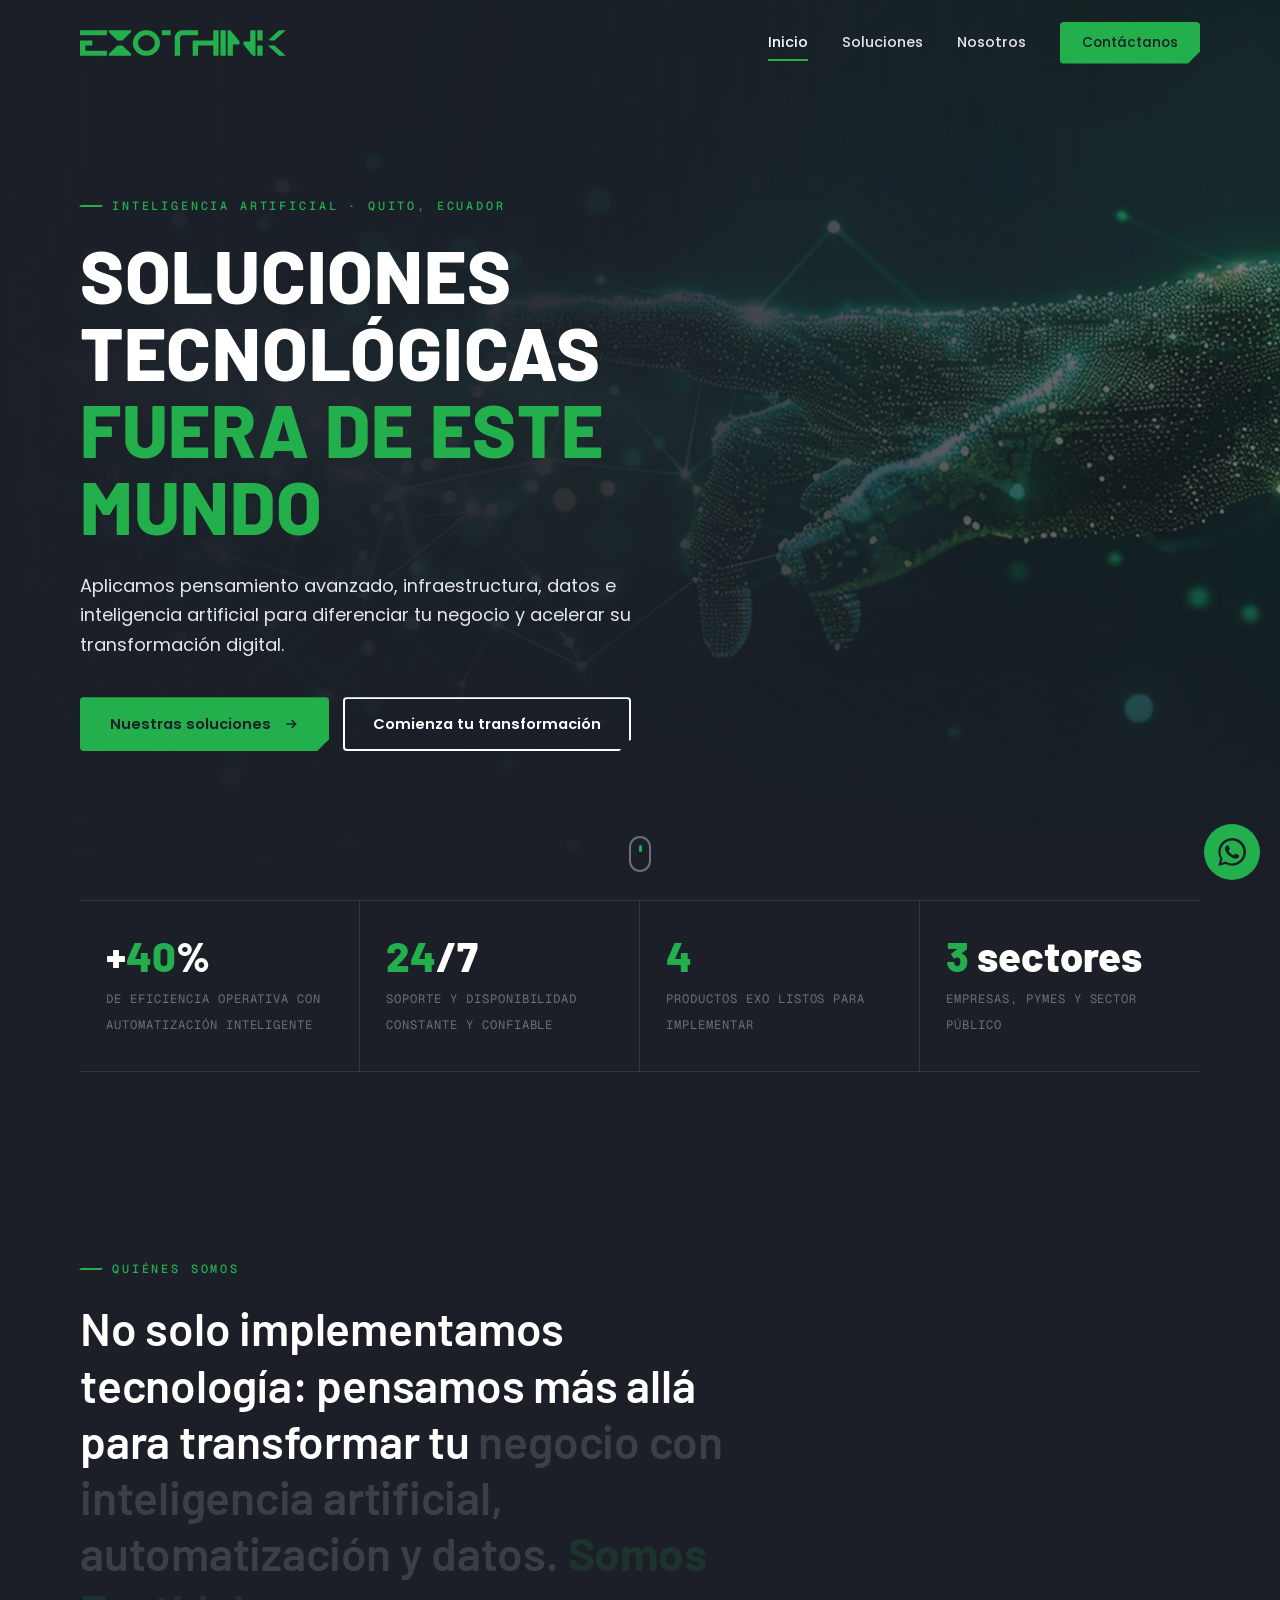
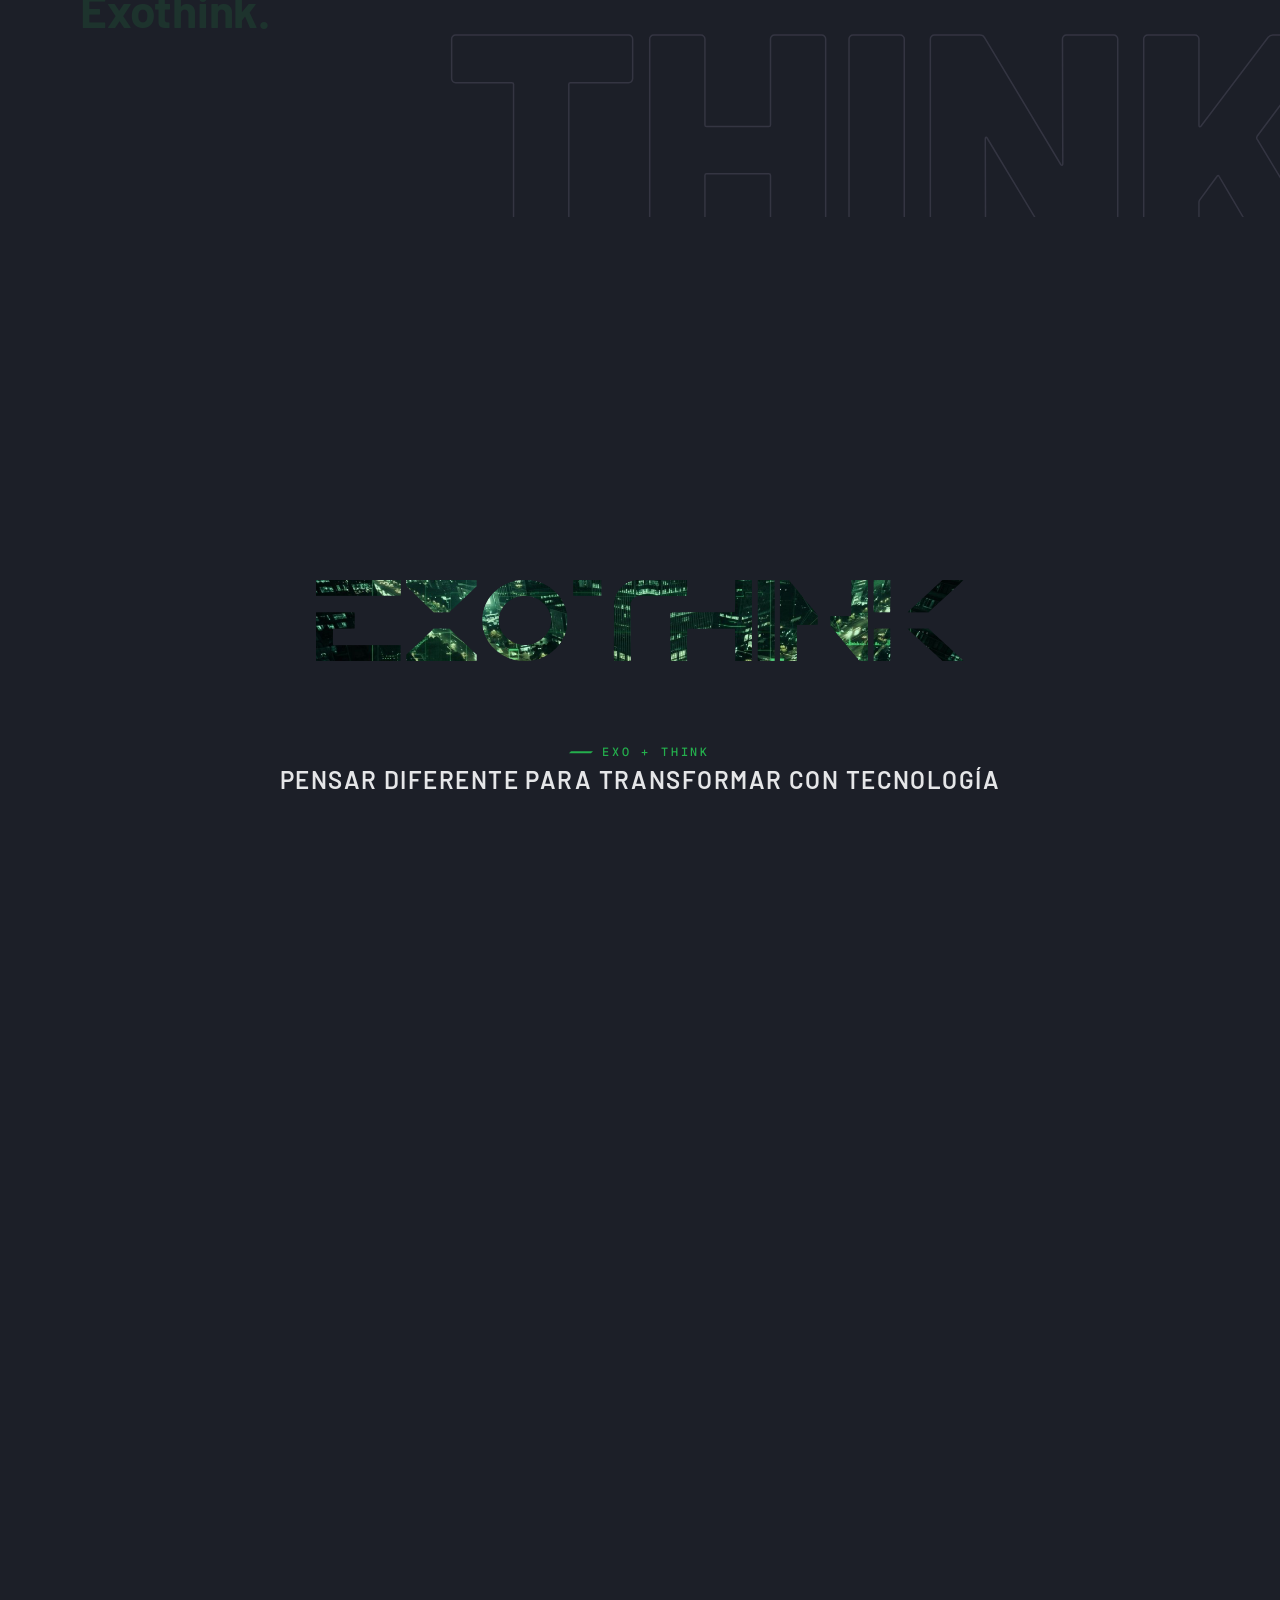
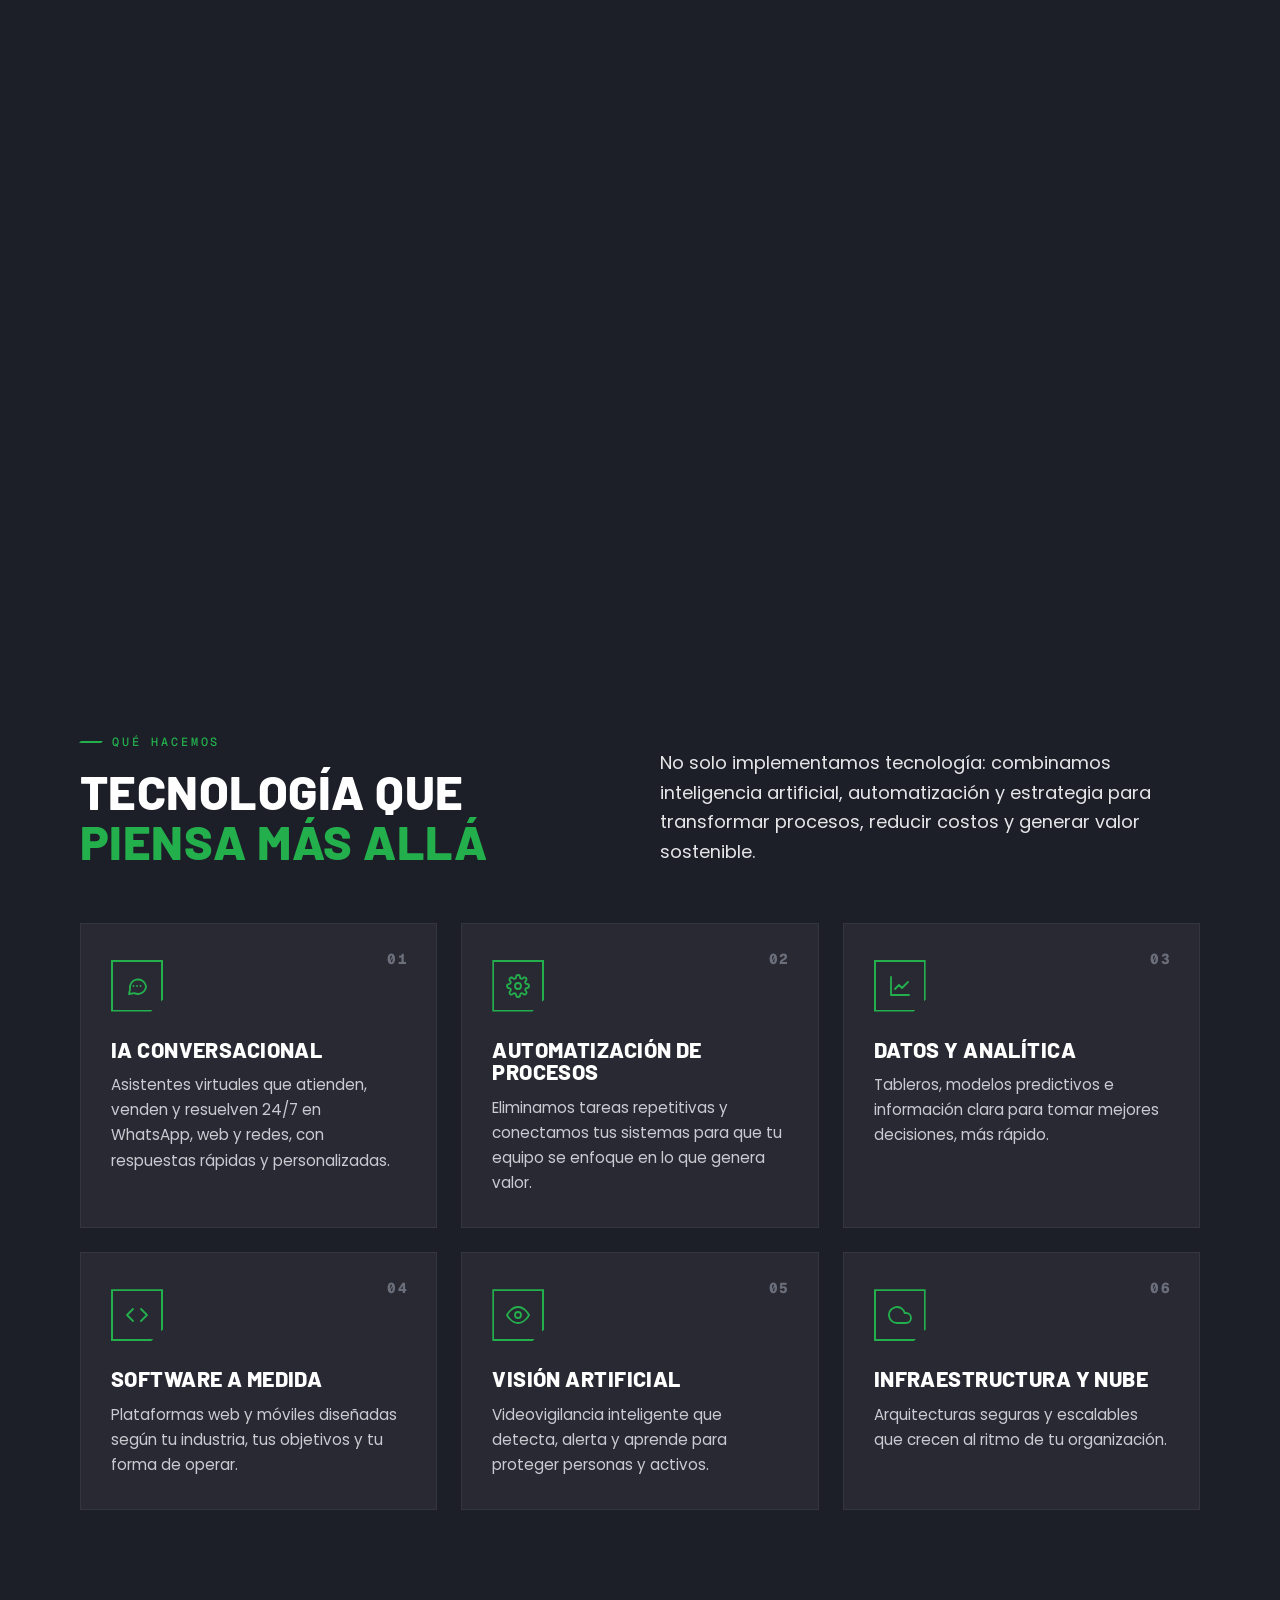
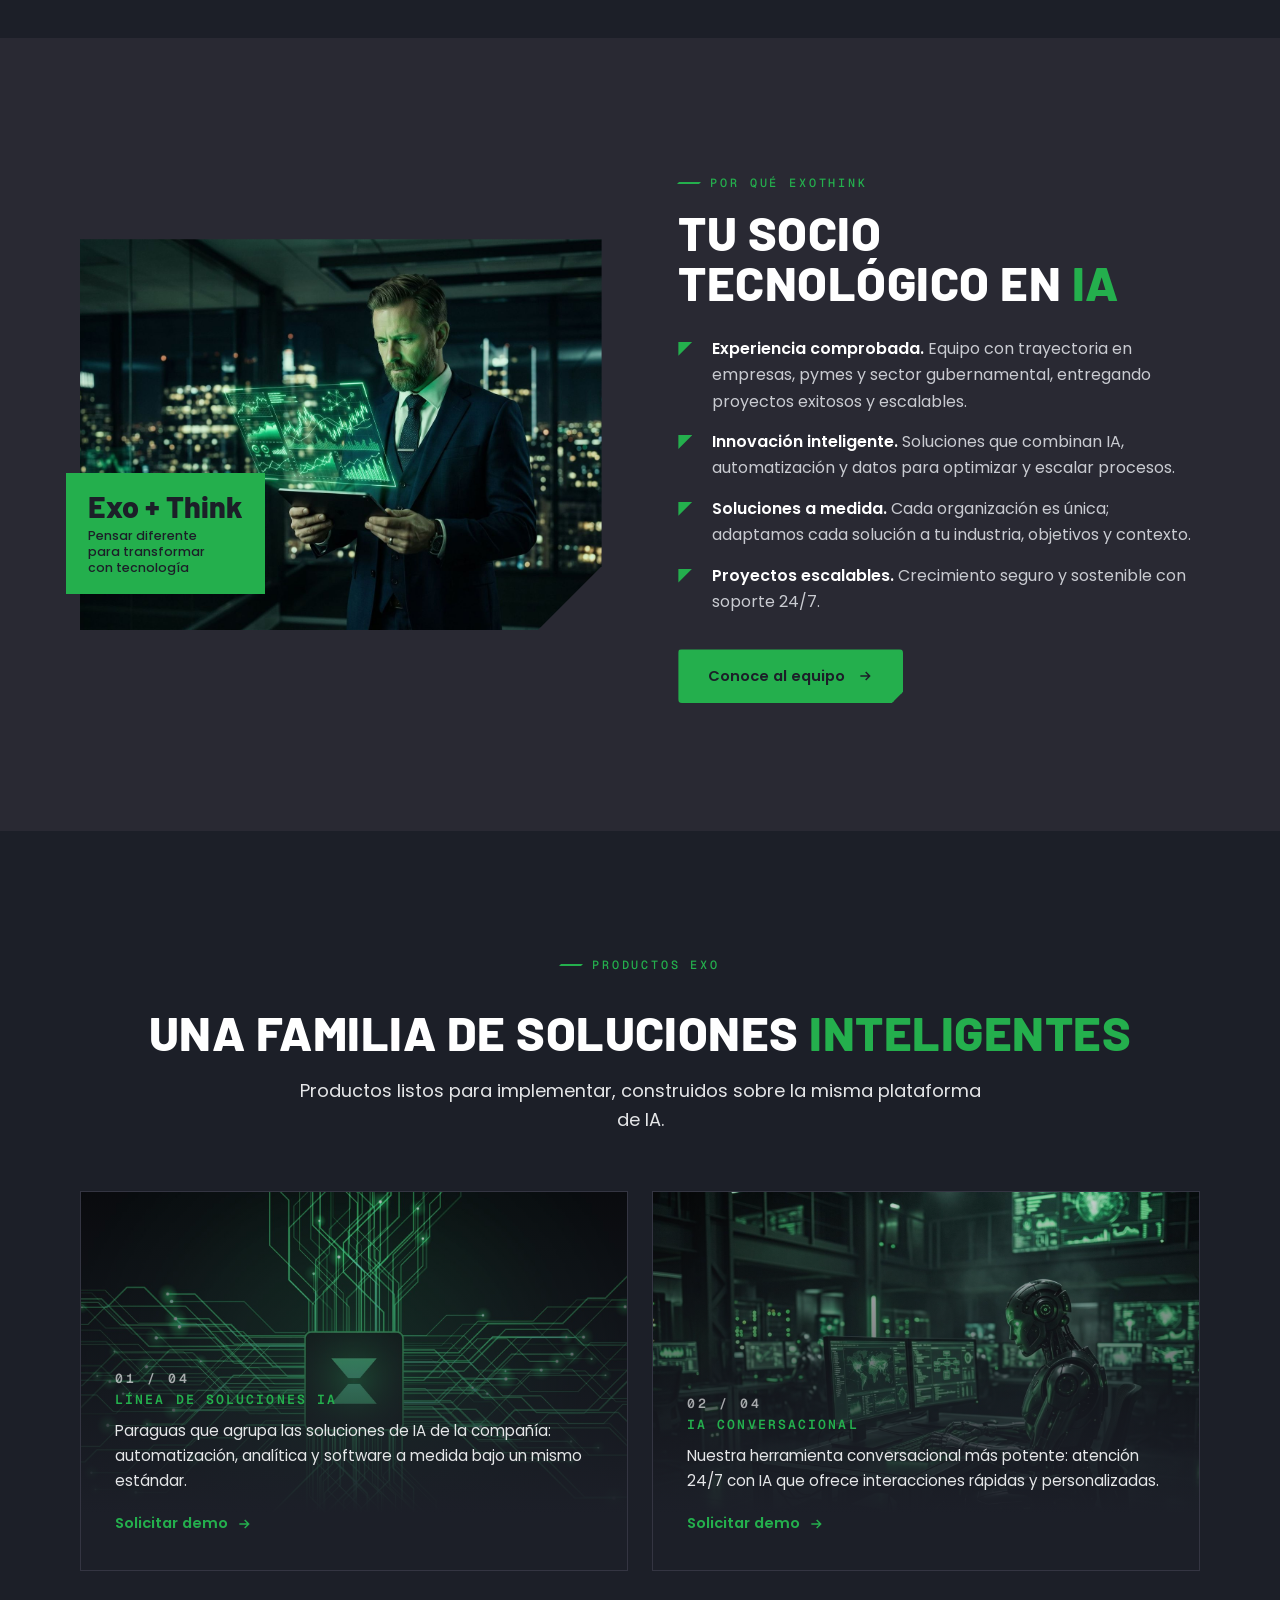
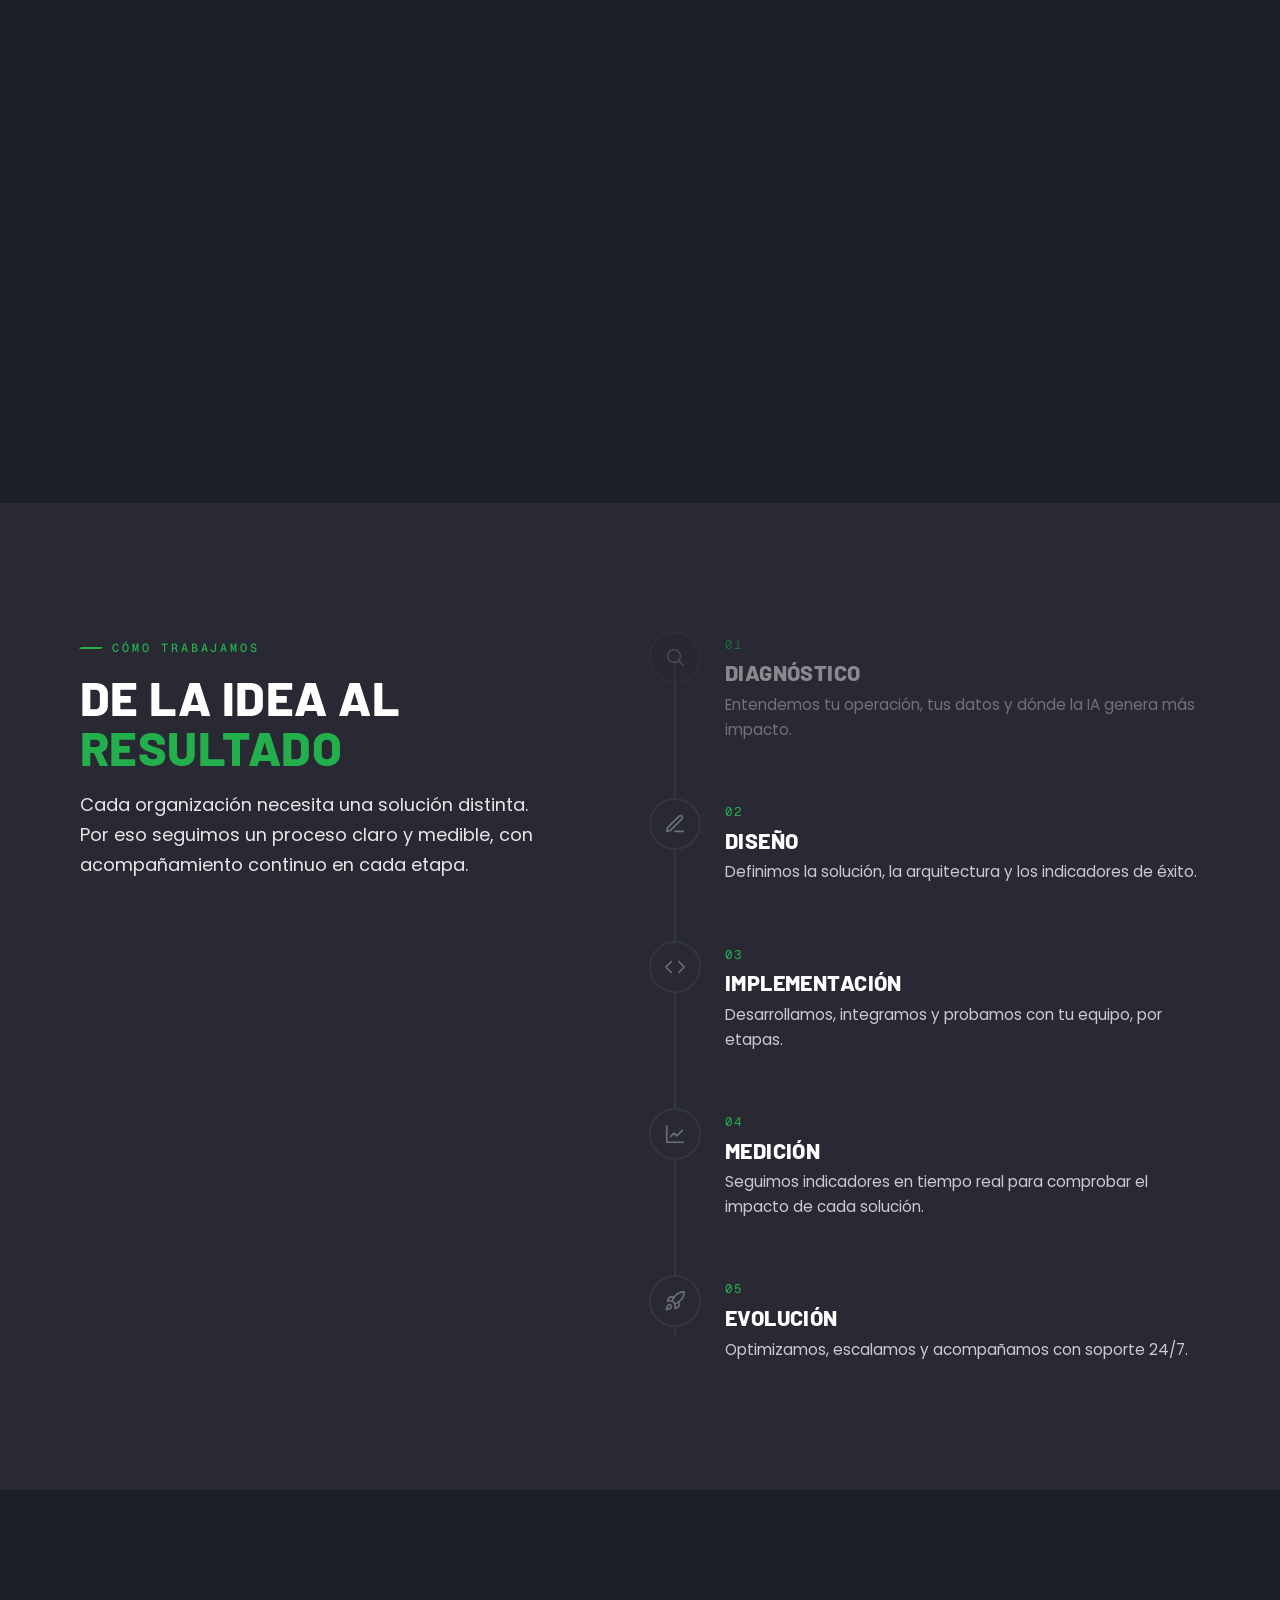
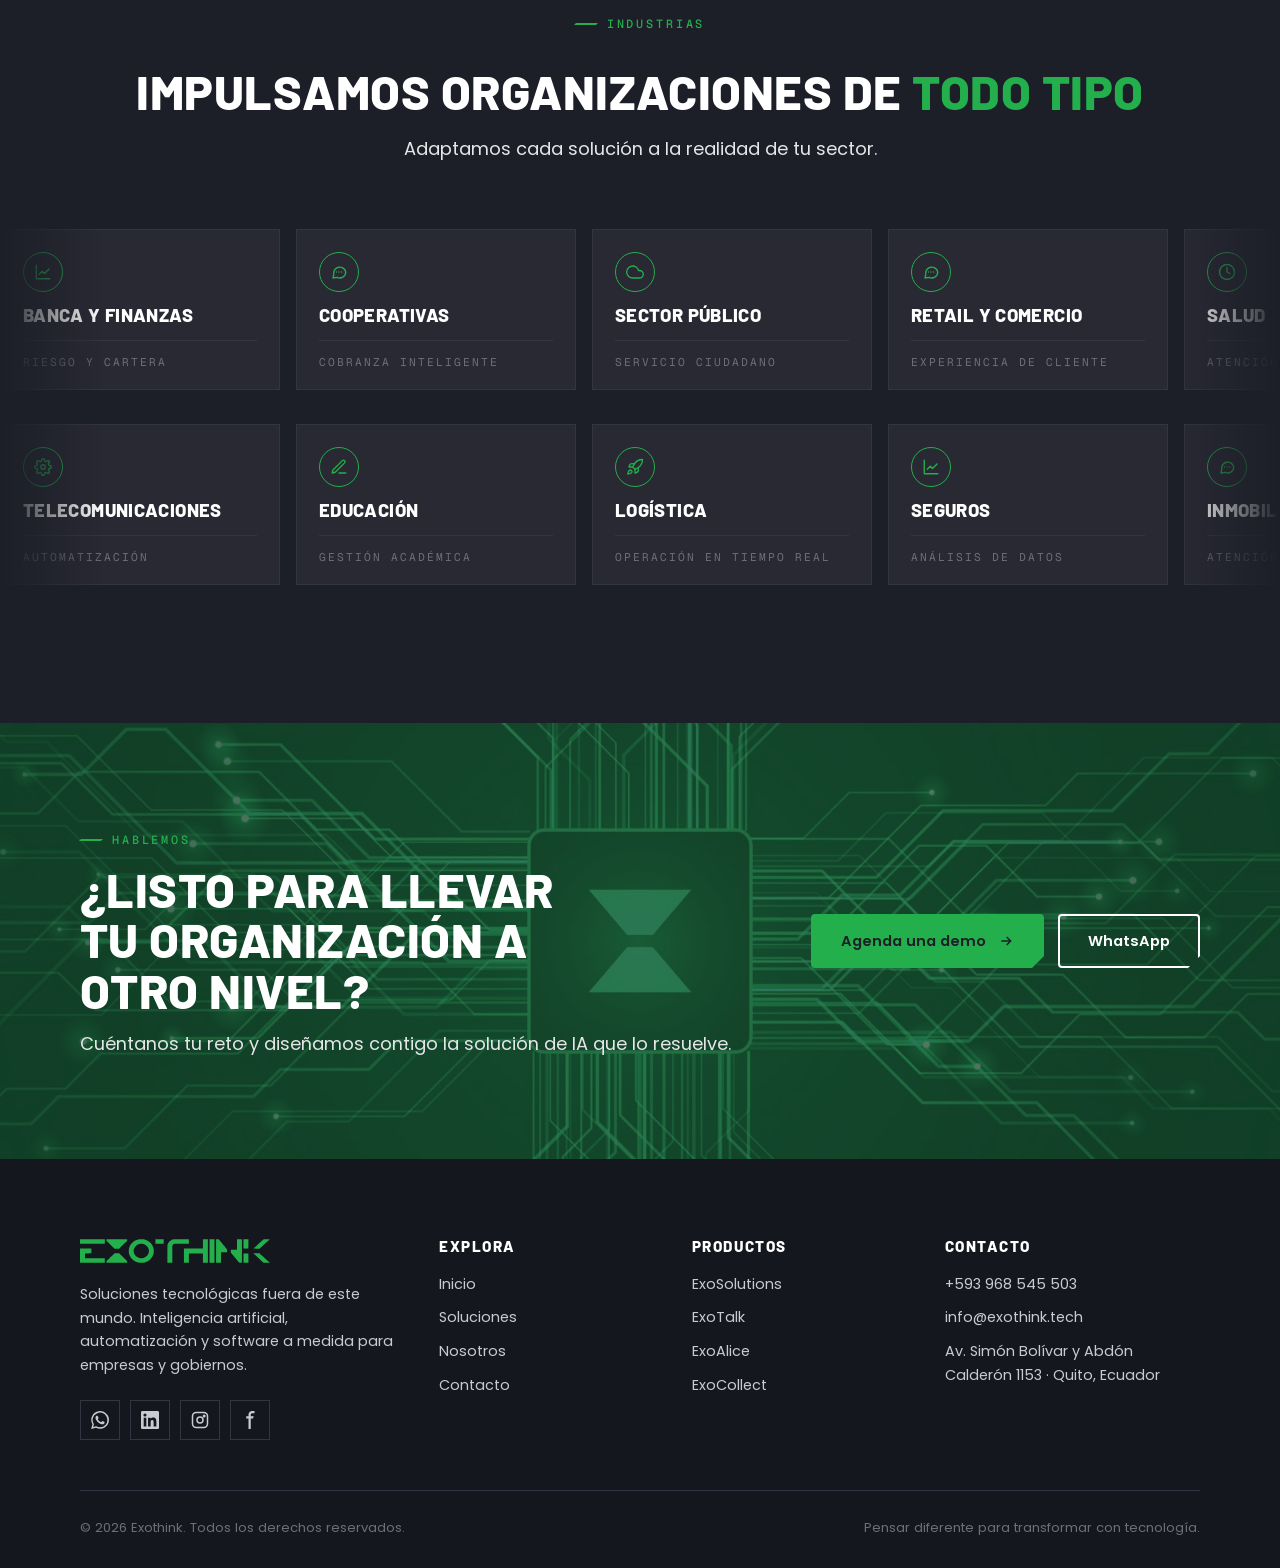
==== commit e570338a: "Animaciones al hacer scroll y landing de ExoCollect - Logo EXOTHINK gigante con imagen dentro, texto" ====
--- a/index.html
+++ b/index.html
@@ -13,7 +13,7 @@
 <link rel="icon" href="assets/img/isotipo.svg" type="image/svg+xml">
 <link rel="preconnect" href="https://fonts.googleapis.com">
 <link rel="preconnect" href="https://fonts.gstatic.com" crossorigin>
-<link href="https://fonts.googleapis.com/css2?family=Barlow:wght@600;700;800&family=Poppins:ital,wght@0,300;0,400;0,500;0,600;1,500&display=swap" rel="stylesheet">
+<link href="https://fonts.googleapis.com/css2?family=Barlow:wght@600;700;800&family=Geist+Mono:wght@400;500&family=Poppins:ital,wght@0,300;0,400;0,500;0,600;1,500&display=swap" rel="stylesheet">
 <link rel="stylesheet" href="assets/css/style.css">
 </head>
 <body>
@@ -45,6 +45,21 @@
       <div class="stat rv d2"><b><em data-count="4">4</em></b><span>Productos Exo listos para implementar</span></div>
       <div class="stat rv d3"><b><em>3</em> sectores</b><span>Empresas, pymes y sector público</span></div>
     </div>
+  </div>
+</section>
+
+<section class="manifesto" data-scroll>
+  <span class="wm" aria-hidden="true">THINK</span>
+  <div class="wrap">
+    <span class="eyebrow rv">Quiénes somos</span>
+    <p class="reveal-text" data-reveal>No solo implementamos tecnología: pensamos más allá para transformar tu negocio con inteligencia artificial, automatización y datos. <b>Somos Exothink.</b></p>
+  </div>
+</section>
+
+<section class="bigmark" data-scroll aria-label="Exothink">
+  <div class="bigmark-stick">
+    <div class="bigmark-logo" role="img" aria-label="Logotipo Exothink"></div>
+    <p class="bigmark-cap"><span class="eyebrow">Exo + Think</span>Pensar diferente para transformar con tecnología</p>
   </div>
 </section>
 
@@ -83,33 +98,37 @@
 <section class="sec">
   <div class="wrap">
     <div class="head center"><span class="eyebrow rv">Productos Exo</span><h2 class="rv d1">Una familia de soluciones <span class="g">inteligentes</span></h2><p class="lead rv d2">Productos listos para implementar, construidos sobre la misma plataforma de IA.</p></div>
-    <div class="products"><article class="prod rv d0" id="exosolutions"><img class="pbg" src="assets/img/circuit.jpg" alt="" loading="lazy"><img class="wm" src="assets/img/exosolutions-white.svg" alt="Exosolutions"><div class="desc">Línea de soluciones IA</div><p>Paraguas que agrupa las soluciones de IA de la compañía: automatización, analítica y software a medida bajo un mismo estándar.</p><a class="link" href="contacto.html">Solicitar demo <svg viewBox="0 0 24 24" fill="none" stroke="currentColor" stroke-width="2.2"><path d="M5 12h14M13 6l6 6-6 6"/></svg></a></article>
-<article class="prod rv d1" id="exotalk"><img class="pbg" src="assets/img/robot.jpg" alt="" loading="lazy"><img class="wm" src="assets/img/exotalk-white.svg" alt="Exotalk"><div class="desc">IA conversacional</div><p>Nuestra herramienta conversacional más potente: atención 24/7 con IA que ofrece interacciones rápidas y personalizadas.</p><a class="link" href="contacto.html">Solicitar demo <svg viewBox="0 0 24 24" fill="none" stroke="currentColor" stroke-width="2.2"><path d="M5 12h14M13 6l6 6-6 6"/></svg></a></article>
-<article class="prod rv d0" id="exoalice"><img class="pbg" src="assets/img/command.jpg" alt="" loading="lazy"><img class="wm" src="assets/img/exoalice-white.svg" alt="Exoalice"><div class="desc">Videovigilancia inteligente</div><p>Protección adaptativa inteligente. Cámaras que analizan en tiempo real, detectan eventos y generan alertas.</p><a class="link" href="contacto.html">Solicitar demo <svg viewBox="0 0 24 24" fill="none" stroke="currentColor" stroke-width="2.2"><path d="M5 12h14M13 6l6 6-6 6"/></svg></a></article>
-<article class="prod rv d1" id="exocollect"><img class="pbg" src="assets/img/business.jpg" alt="" loading="lazy"><img class="wm" src="assets/img/exocollect-white.svg" alt="Exocollect"><div class="desc">Cobranza inteligente</div><p>Recupera tu cartera más rápido con gestión de cobranza automatizada, segmentada y medible.</p><a class="link" href="contacto.html">Solicitar demo <svg viewBox="0 0 24 24" fill="none" stroke="currentColor" stroke-width="2.2"><path d="M5 12h14M13 6l6 6-6 6"/></svg></a></article></div>
+    <div class="products"><article class="prod rv d0" id="exosolutions"><img class="pbg" src="assets/img/circuit.jpg" alt="" loading="lazy"><img class="wm" src="assets/img/exosolutions-white.svg" alt="Exosolutions"><div class="desc"><span class="pn">01 / 04</span>Línea de soluciones IA</div><p>Paraguas que agrupa las soluciones de IA de la compañía: automatización, analítica y software a medida bajo un mismo estándar.</p><a class="link" href="contacto.html">Solicitar demo <svg viewBox="0 0 24 24" fill="none" stroke="currentColor" stroke-width="2.2"><path d="M5 12h14M13 6l6 6-6 6"/></svg></a></article>
+<article class="prod rv d1" id="exotalk"><img class="pbg" src="assets/img/robot.jpg" alt="" loading="lazy"><img class="wm" src="assets/img/exotalk-white.svg" alt="Exotalk"><div class="desc"><span class="pn">02 / 04</span>IA conversacional</div><p>Nuestra herramienta conversacional más potente: atención 24/7 con IA que ofrece interacciones rápidas y personalizadas.</p><a class="link" href="contacto.html">Solicitar demo <svg viewBox="0 0 24 24" fill="none" stroke="currentColor" stroke-width="2.2"><path d="M5 12h14M13 6l6 6-6 6"/></svg></a></article>
+<article class="prod rv d0" id="exoalice"><img class="pbg" src="assets/img/command.jpg" alt="" loading="lazy"><img class="wm" src="assets/img/exoalice-white.svg" alt="Exoalice"><div class="desc"><span class="pn">03 / 04</span>Videovigilancia inteligente</div><p>Protección adaptativa inteligente. Cámaras que analizan en tiempo real, detectan eventos y generan alertas.</p><a class="link" href="contacto.html">Solicitar demo <svg viewBox="0 0 24 24" fill="none" stroke="currentColor" stroke-width="2.2"><path d="M5 12h14M13 6l6 6-6 6"/></svg></a></article>
+<article class="prod rv d1" id="exocollect"><img class="pbg" src="assets/img/business.jpg" alt="" loading="lazy"><img class="wm" src="assets/img/exocollect-white.svg" alt="Exocollect"><div class="desc"><span class="pn">04 / 04</span>Cobranza inteligente</div><p>Gestiona, prevé y cobra tu cartera con IA: agente de llamada, email masivo y SMS en una gestión basada en data y resultados.</p><a class="link" href="exocollect.html">Conocer ExoCollect <svg viewBox="0 0 24 24" fill="none" stroke="currentColor" stroke-width="2.2"><path d="M5 12h14M13 6l6 6-6 6"/></svg></a></article></div>
   </div>
 </section>
 
 <section class="sec alt">
-  <div class="wrap">
-    <div class="head split">
-      <div class="rv"><span class="eyebrow">Cómo trabajamos</span><h2>De la idea al <span class="g">resultado</span></h2></div>
-      <p class="lead rv d1">Un proceso claro y medible, con acompañamiento continuo en cada etapa.</p>
+  <div class="wrap tl-wrap">
+    <div class="tl-intro">
+      <span class="eyebrow rv">Cómo trabajamos</span>
+      <h2 class="rv d1">De la idea al <span class="g">resultado</span></h2>
+      <p class="lead rv d2" style="margin-top:18px">Cada organización necesita una solución distinta. Por eso seguimos un proceso claro y medible, con acompañamiento continuo en cada etapa.</p>
     </div>
-    <div class="steps">
-      <div class="step"><h3>Diagnóstico</h3><p>Entendemos tu operación, tus datos y dónde la IA genera más impacto.</p></div>
-      <div class="step"><h3>Diseño</h3><p>Definimos la solución, la arquitectura y los indicadores de éxito.</p></div>
-      <div class="step"><h3>Implementación</h3><p>Desarrollamos, integramos y probamos con tu equipo, por etapas.</p></div>
-      <div class="step"><h3>Evolución</h3><p>Medimos, optimizamos y acompañamos con soporte 24/7.</p></div>
-    </div>
+    <ol class="timeline" data-scroll data-timeline>
+      <span class="tl-fill" aria-hidden="true"></span>
+      <li class="tl-item"><span class="tl-dot"><svg viewBox="0 0 24 24" fill="none" stroke="currentColor" stroke-width="1.8" stroke-linecap="round" stroke-linejoin="round"><circle cx="11" cy="11" r="7"/><path d="M21 21l-4.3-4.3"/></svg></span><div><small>01</small><h3>Diagnóstico</h3><p>Entendemos tu operación, tus datos y dónde la IA genera más impacto.</p></div></li>
+      <li class="tl-item"><span class="tl-dot"><svg viewBox="0 0 24 24" fill="none" stroke="currentColor" stroke-width="1.8" stroke-linecap="round" stroke-linejoin="round"><path d="M12 20h9"/><path d="M16.5 3.5a2.1 2.1 0 1 1 3 3L7 19l-4 1 1-4z"/></svg></span><div><small>02</small><h3>Diseño</h3><p>Definimos la solución, la arquitectura y los indicadores de éxito.</p></div></li>
+      <li class="tl-item"><span class="tl-dot"><svg viewBox="0 0 24 24" fill="none" stroke="currentColor" stroke-width="1.8" stroke-linecap="round" stroke-linejoin="round"><path d="M16 18l6-6-6-6M8 6l-6 6 6 6"/></svg></span><div><small>03</small><h3>Implementación</h3><p>Desarrollamos, integramos y probamos con tu equipo, por etapas.</p></div></li>
+      <li class="tl-item"><span class="tl-dot"><svg viewBox="0 0 24 24" fill="none" stroke="currentColor" stroke-width="1.8" stroke-linecap="round" stroke-linejoin="round"><path d="M3 3v18h18"/><path d="M7 15l4-4 3 3 6-6"/></svg></span><div><small>04</small><h3>Medición</h3><p>Seguimos indicadores en tiempo real para comprobar el impacto de cada solución.</p></div></li>
+      <li class="tl-item"><span class="tl-dot"><svg viewBox="0 0 24 24" fill="none" stroke="currentColor" stroke-width="1.8" stroke-linecap="round" stroke-linejoin="round"><path d="M4.5 16.5c-1.5 1.3-2 5-2 5s3.7-.5 5-2c.7-.8.7-2.1-.1-2.9a2.2 2.2 0 0 0-2.9-.1z"/><path d="M12 15l-3-3a22 22 0 0 1 2-3.9A12.9 12.9 0 0 1 22 2c0 2.7-.8 7.5-6 11a22.4 22.4 0 0 1-4 2z"/><path d="M9 12H4s.6-3 2-4c1.6-1.1 5 0 5 0M12 15v5s3-.6 4-2c1.1-1.6 0-5 0-5"/></svg></span><div><small>05</small><h3>Evolución</h3><p>Optimizamos, escalamos y acompañamos con soporte 24/7.</p></div></li>
+    </ol>
   </div>
 </section>
 
-<section class="sec">
+<section class="sec ind">
   <div class="wrap">
-    <div class="head center"><span class="eyebrow rv">Industrias</span><h2 class="rv d1">Impulsamos organizaciones de <span class="g">todo tipo</span></h2></div>
-    <div class="chips rv d2"><span class="chip">Banca y finanzas</span><span class="chip">Sector público</span><span class="chip">Retail y comercio</span><span class="chip">Salud</span><span class="chip">Seguridad</span><span class="chip">Telecomunicaciones</span><span class="chip">Educación</span><span class="chip">Logística</span><span class="chip">Pymes</span></div>
+    <div class="head center"><span class="eyebrow rv">Industrias</span><h2 class="rv d1">Impulsamos organizaciones de <span class="g">todo tipo</span></h2><p class="lead rv d2">Adaptamos cada solución a la realidad de tu sector.</p></div>
   </div>
+  <div class="marquee"><div class="mq-track"><div class="mq-card"><span class="mq-ic"><svg viewBox="0 0 24 24" fill="none" stroke="currentColor" stroke-width="1.8" stroke-linecap="round" stroke-linejoin="round"><path d="M3 3v18h18"/><path d="M7 15l4-4 3 3 6-6"/></svg></span><h3>Banca y finanzas</h3><small>Riesgo y cartera</small></div><div class="mq-card"><span class="mq-ic"><svg viewBox="0 0 24 24" fill="none" stroke="currentColor" stroke-width="1.8" stroke-linecap="round" stroke-linejoin="round"><path d="M21 12a8 8 0 0 1-11.6 7.1L4 20l1-4.6A8 8 0 1 1 21 12z"/><path d="M8.5 12h.01M12 12h.01M15.5 12h.01"/></svg></span><h3>Cooperativas</h3><small>Cobranza inteligente</small></div><div class="mq-card"><span class="mq-ic"><svg viewBox="0 0 24 24" fill="none" stroke="currentColor" stroke-width="1.8" stroke-linecap="round" stroke-linejoin="round"><path d="M18 10h-1.3A8 8 0 1 0 9 20h9a5 5 0 0 0 0-10z"/></svg></span><h3>Sector público</h3><small>Servicio ciudadano</small></div><div class="mq-card"><span class="mq-ic"><svg viewBox="0 0 24 24" fill="none" stroke="currentColor" stroke-width="1.8" stroke-linecap="round" stroke-linejoin="round"><path d="M21 12a8 8 0 0 1-11.6 7.1L4 20l1-4.6A8 8 0 1 1 21 12z"/><path d="M8.5 12h.01M12 12h.01M15.5 12h.01"/></svg></span><h3>Retail y comercio</h3><small>Experiencia de cliente</small></div><div class="mq-card"><span class="mq-ic"><svg viewBox="0 0 24 24" fill="none" stroke="currentColor" stroke-width="1.8" stroke-linecap="round" stroke-linejoin="round"><circle cx="12" cy="12" r="10"/><path d="M12 6v6l4 2"/></svg></span><h3>Salud</h3><small>Atención 24/7</small></div><div class="mq-card"><span class="mq-ic"><svg viewBox="0 0 24 24" fill="none" stroke="currentColor" stroke-width="1.8" stroke-linecap="round" stroke-linejoin="round"><path d="M1 12s4-8 11-8 11 8 11 8-4 8-11 8-11-8-11-8z"/><circle cx="12" cy="12" r="3"/></svg></span><h3>Seguridad</h3><small>Visión artificial</small></div><div class="mq-dup" aria-hidden="true"><div class="mq-card"><span class="mq-ic"><svg viewBox="0 0 24 24" fill="none" stroke="currentColor" stroke-width="1.8" stroke-linecap="round" stroke-linejoin="round"><path d="M3 3v18h18"/><path d="M7 15l4-4 3 3 6-6"/></svg></span><h3>Banca y finanzas</h3><small>Riesgo y cartera</small></div><div class="mq-card"><span class="mq-ic"><svg viewBox="0 0 24 24" fill="none" stroke="currentColor" stroke-width="1.8" stroke-linecap="round" stroke-linejoin="round"><path d="M21 12a8 8 0 0 1-11.6 7.1L4 20l1-4.6A8 8 0 1 1 21 12z"/><path d="M8.5 12h.01M12 12h.01M15.5 12h.01"/></svg></span><h3>Cooperativas</h3><small>Cobranza inteligente</small></div><div class="mq-card"><span class="mq-ic"><svg viewBox="0 0 24 24" fill="none" stroke="currentColor" stroke-width="1.8" stroke-linecap="round" stroke-linejoin="round"><path d="M18 10h-1.3A8 8 0 1 0 9 20h9a5 5 0 0 0 0-10z"/></svg></span><h3>Sector público</h3><small>Servicio ciudadano</small></div><div class="mq-card"><span class="mq-ic"><svg viewBox="0 0 24 24" fill="none" stroke="currentColor" stroke-width="1.8" stroke-linecap="round" stroke-linejoin="round"><path d="M21 12a8 8 0 0 1-11.6 7.1L4 20l1-4.6A8 8 0 1 1 21 12z"/><path d="M8.5 12h.01M12 12h.01M15.5 12h.01"/></svg></span><h3>Retail y comercio</h3><small>Experiencia de cliente</small></div><div class="mq-card"><span class="mq-ic"><svg viewBox="0 0 24 24" fill="none" stroke="currentColor" stroke-width="1.8" stroke-linecap="round" stroke-linejoin="round"><circle cx="12" cy="12" r="10"/><path d="M12 6v6l4 2"/></svg></span><h3>Salud</h3><small>Atención 24/7</small></div><div class="mq-card"><span class="mq-ic"><svg viewBox="0 0 24 24" fill="none" stroke="currentColor" stroke-width="1.8" stroke-linecap="round" stroke-linejoin="round"><path d="M1 12s4-8 11-8 11 8 11 8-4 8-11 8-11-8-11-8z"/><circle cx="12" cy="12" r="3"/></svg></span><h3>Seguridad</h3><small>Visión artificial</small></div></div></div></div>
+  <div class="marquee rev"><div class="mq-track"><div class="mq-card"><span class="mq-ic"><svg viewBox="0 0 24 24" fill="none" stroke="currentColor" stroke-width="1.8" stroke-linecap="round" stroke-linejoin="round"><circle cx="12" cy="12" r="3"/><path d="M19.4 15a1.7 1.7 0 0 0 .3 1.8l.1.1a2 2 0 1 1-2.8 2.8l-.1-.1a1.7 1.7 0 0 0-1.8-.3 1.7 1.7 0 0 0-1 1.5V21a2 2 0 1 1-4 0v-.1a1.7 1.7 0 0 0-1.1-1.5 1.7 1.7 0 0 0-1.8.3l-.1.1a2 2 0 1 1-2.8-2.8l.1-.1a1.7 1.7 0 0 0 .3-1.8 1.7 1.7 0 0 0-1.5-1H3a2 2 0 1 1 0-4h.1a1.7 1.7 0 0 0 1.5-1.1 1.7 1.7 0 0 0-.3-1.8l-.1-.1a2 2 0 1 1 2.8-2.8l.1.1a1.7 1.7 0 0 0 1.8.3H9a1.7 1.7 0 0 0 1-1.5V3a2 2 0 1 1 4 0v.1a1.7 1.7 0 0 0 1 1.5 1.7 1.7 0 0 0 1.8-.3l.1-.1a2 2 0 1 1 2.8 2.8l-.1.1a1.7 1.7 0 0 0-.3 1.8V9a1.7 1.7 0 0 0 1.5 1H21a2 2 0 1 1 0 4h-.1a1.7 1.7 0 0 0-1.5 1z"/></svg></span><h3>Telecomunicaciones</h3><small>Automatización</small></div><div class="mq-card"><span class="mq-ic"><svg viewBox="0 0 24 24" fill="none" stroke="currentColor" stroke-width="1.8" stroke-linecap="round" stroke-linejoin="round"><path d="M12 20h9"/><path d="M16.5 3.5a2.1 2.1 0 1 1 3 3L7 19l-4 1 1-4z"/></svg></span><h3>Educación</h3><small>Gestión académica</small></div><div class="mq-card"><span class="mq-ic"><svg viewBox="0 0 24 24" fill="none" stroke="currentColor" stroke-width="1.8" stroke-linecap="round" stroke-linejoin="round"><path d="M4.5 16.5c-1.5 1.3-2 5-2 5s3.7-.5 5-2c.7-.8.7-2.1-.1-2.9a2.2 2.2 0 0 0-2.9-.1z"/><path d="M12 15l-3-3a22 22 0 0 1 2-3.9A12.9 12.9 0 0 1 22 2c0 2.7-.8 7.5-6 11a22.4 22.4 0 0 1-4 2z"/><path d="M9 12H4s.6-3 2-4c1.6-1.1 5 0 5 0M12 15v5s3-.6 4-2c1.1-1.6 0-5 0-5"/></svg></span><h3>Logística</h3><small>Operación en tiempo real</small></div><div class="mq-card"><span class="mq-ic"><svg viewBox="0 0 24 24" fill="none" stroke="currentColor" stroke-width="1.8" stroke-linecap="round" stroke-linejoin="round"><path d="M3 3v18h18"/><path d="M7 15l4-4 3 3 6-6"/></svg></span><h3>Seguros</h3><small>Análisis de datos</small></div><div class="mq-card"><span class="mq-ic"><svg viewBox="0 0 24 24" fill="none" stroke="currentColor" stroke-width="1.8" stroke-linecap="round" stroke-linejoin="round"><path d="M21 12a8 8 0 0 1-11.6 7.1L4 20l1-4.6A8 8 0 1 1 21 12z"/><path d="M8.5 12h.01M12 12h.01M15.5 12h.01"/></svg></span><h3>Inmobiliarias</h3><small>Atención comercial</small></div><div class="mq-card"><span class="mq-ic"><svg viewBox="0 0 24 24" fill="none" stroke="currentColor" stroke-width="1.8" stroke-linecap="round" stroke-linejoin="round"><path d="M16 18l6-6-6-6M8 6l-6 6 6 6"/></svg></span><h3>Pymes</h3><small>Crecimiento digital</small></div><div class="mq-dup" aria-hidden="true"><div class="mq-card"><span class="mq-ic"><svg viewBox="0 0 24 24" fill="none" stroke="currentColor" stroke-width="1.8" stroke-linecap="round" stroke-linejoin="round"><circle cx="12" cy="12" r="3"/><path d="M19.4 15a1.7 1.7 0 0 0 .3 1.8l.1.1a2 2 0 1 1-2.8 2.8l-.1-.1a1.7 1.7 0 0 0-1.8-.3 1.7 1.7 0 0 0-1 1.5V21a2 2 0 1 1-4 0v-.1a1.7 1.7 0 0 0-1.1-1.5 1.7 1.7 0 0 0-1.8.3l-.1.1a2 2 0 1 1-2.8-2.8l.1-.1a1.7 1.7 0 0 0 .3-1.8 1.7 1.7 0 0 0-1.5-1H3a2 2 0 1 1 0-4h.1a1.7 1.7 0 0 0 1.5-1.1 1.7 1.7 0 0 0-.3-1.8l-.1-.1a2 2 0 1 1 2.8-2.8l.1.1a1.7 1.7 0 0 0 1.8.3H9a1.7 1.7 0 0 0 1-1.5V3a2 2 0 1 1 4 0v.1a1.7 1.7 0 0 0 1 1.5 1.7 1.7 0 0 0 1.8-.3l.1-.1a2 2 0 1 1 2.8 2.8l-.1.1a1.7 1.7 0 0 0-.3 1.8V9a1.7 1.7 0 0 0 1.5 1H21a2 2 0 1 1 0 4h-.1a1.7 1.7 0 0 0-1.5 1z"/></svg></span><h3>Telecomunicaciones</h3><small>Automatización</small></div><div class="mq-card"><span class="mq-ic"><svg viewBox="0 0 24 24" fill="none" stroke="currentColor" stroke-width="1.8" stroke-linecap="round" stroke-linejoin="round"><path d="M12 20h9"/><path d="M16.5 3.5a2.1 2.1 0 1 1 3 3L7 19l-4 1 1-4z"/></svg></span><h3>Educación</h3><small>Gestión académica</small></div><div class="mq-card"><span class="mq-ic"><svg viewBox="0 0 24 24" fill="none" stroke="currentColor" stroke-width="1.8" stroke-linecap="round" stroke-linejoin="round"><path d="M4.5 16.5c-1.5 1.3-2 5-2 5s3.7-.5 5-2c.7-.8.7-2.1-.1-2.9a2.2 2.2 0 0 0-2.9-.1z"/><path d="M12 15l-3-3a22 22 0 0 1 2-3.9A12.9 12.9 0 0 1 22 2c0 2.7-.8 7.5-6 11a22.4 22.4 0 0 1-4 2z"/><path d="M9 12H4s.6-3 2-4c1.6-1.1 5 0 5 0M12 15v5s3-.6 4-2c1.1-1.6 0-5 0-5"/></svg></span><h3>Logística</h3><small>Operación en tiempo real</small></div><div class="mq-card"><span class="mq-ic"><svg viewBox="0 0 24 24" fill="none" stroke="currentColor" stroke-width="1.8" stroke-linecap="round" stroke-linejoin="round"><path d="M3 3v18h18"/><path d="M7 15l4-4 3 3 6-6"/></svg></span><h3>Seguros</h3><small>Análisis de datos</small></div><div class="mq-card"><span class="mq-ic"><svg viewBox="0 0 24 24" fill="none" stroke="currentColor" stroke-width="1.8" stroke-linecap="round" stroke-linejoin="round"><path d="M21 12a8 8 0 0 1-11.6 7.1L4 20l1-4.6A8 8 0 1 1 21 12z"/><path d="M8.5 12h.01M12 12h.01M15.5 12h.01"/></svg></span><h3>Inmobiliarias</h3><small>Atención comercial</small></div><div class="mq-card"><span class="mq-ic"><svg viewBox="0 0 24 24" fill="none" stroke="currentColor" stroke-width="1.8" stroke-linecap="round" stroke-linejoin="round"><path d="M16 18l6-6-6-6M8 6l-6 6 6 6"/></svg></span><h3>Pymes</h3><small>Crecimiento digital</small></div></div></div></div>
 </section>
 <section class="cta">
   <div class="bg"></div>
@@ -134,8 +153,8 @@
         </div>
       </div>
       <div><h4>Explora</h4><ul><li><a href="index.html">Inicio</a></li><li><a href="soluciones.html">Soluciones</a></li><li><a href="nosotros.html">Nosotros</a></li><li><a href="contacto.html">Contacto</a></li></ul></div>
-      <div><h4>Productos</h4><ul><li><a href="soluciones.html#exosolutions">ExoSolutions</a></li><li><a href="soluciones.html#exotalk">ExoTalk</a></li><li><a href="soluciones.html#exoalice">ExoAlice</a></li><li><a href="soluciones.html#exocollect">ExoCollect</a></li></ul></div>
-      <div><h4>Contacto</h4><ul><li><a href="tel:+593968545503">+593 968 545 503</a></li><li><a href="mailto:info@exothink.biz">info@exothink.biz</a></li><li>Av. Portugal y RG99+7GJ, Luxemburgo · Quito, Ecuador</li></ul></div>
+      <div><h4>Productos</h4><ul><li><a href="soluciones.html#exosolutions">ExoSolutions</a></li><li><a href="soluciones.html#exotalk">ExoTalk</a></li><li><a href="soluciones.html#exoalice">ExoAlice</a></li><li><a href="exocollect.html">ExoCollect</a></li></ul></div>
+      <div><h4>Contacto</h4><ul><li><a href="tel:+593968545503">+593 968 545 503</a></li><li><a href="mailto:info@exothink.tech">info@exothink.tech</a></li><li>Av. Simón Bolívar y Abdón Calderón 1153 · Quito, Ecuador</li></ul></div>
     </div>
     <div class="bot"><span>© <span data-year>2026</span> Exothink. Todos los derechos reservados.</span><span>Pensar diferente para transformar con tecnología.</span></div>
   </div>
--- a/assets/css/style.css
+++ b/assets/css/style.css
@@ -16,6 +16,7 @@
   --texto:#C9CBD1;
   --f-titulo:'Barlow',Arial,sans-serif;
   --f-texto:'Poppins',Arial,sans-serif;
+  --f-mono:'Geist Mono',ui-monospace,'SFMono-Regular',Menlo,monospace;
   --max:1200px;
   --gut:clamp(16px,4vw,40px);
   --radio:4px;
@@ -37,7 +38,7 @@
 .sec.alt{background:var(--espacio)}
 .sec.light{background:var(--nube);color:#4a4d57}
 .sec.light h2,.sec.light h3{color:var(--noche)}
-.eyebrow{display:inline-flex;align-items:center;gap:10px;font:600 .78rem/1 var(--f-texto);letter-spacing:.22em;text-transform:uppercase;color:var(--verde);margin-bottom:18px}
+.eyebrow{display:inline-flex;align-items:center;gap:10px;font:500 .74rem/1 var(--f-mono);letter-spacing:.24em;text-transform:uppercase;color:var(--verde);margin-bottom:18px}
 .eyebrow::before{content:"";width:22px;height:2px;background:var(--verde);transform:skewX(-45deg)}
 .lead{font-size:1.12rem;color:var(--plata)}
 .sec.light .lead{color:#4a4d57}
@@ -270,3 +271,83 @@
   .stat b{font-size:2rem}
   .hero .btn{width:100%;justify-content:center}
 }
+
+/* =========================================================
+   Animaciones al hacer scroll (v2)
+   ========================================================= */
+/* Etiquetas técnicas en mono */
+.card .n,.stat span,.crumbs,.prod .desc,.val small,.mq-card small,.tl-item small{font-family:var(--f-mono)}
+.stat span{font-size:.76rem;letter-spacing:.08em;text-transform:uppercase;line-height:1.5}
+.prod .pn{display:block;color:var(--plata);opacity:.7;margin-bottom:8px;letter-spacing:.2em}
+
+/* Manifiesto: texto que se revela palabra por palabra */
+.manifesto,.claim{position:relative;overflow:hidden;padding:clamp(90px,14vw,180px) 0;background:var(--noche)}
+.claim{background:var(--espacio)}
+.reveal-text{font:600 clamp(1.7rem,3.6vw,3rem)/1.22 var(--f-titulo);color:#fff;max-width:26ch;margin-top:8px;letter-spacing:-.005em}
+.reveal-text.big{font-size:clamp(2rem,5vw,4.2rem);max-width:20ch;text-transform:uppercase;font-weight:800;line-height:1.05}
+.reveal-text .w{opacity:.14;transition:opacity .35s ease,color .35s}
+.reveal-text .w.on{opacity:1}
+.reveal-text b .w.on,.reveal-text b{color:var(--verde)}
+.lead[data-reveal] .w{opacity:.25;transition:opacity .35s}
+.lead[data-reveal] .w.on{opacity:1}
+.wm{position:absolute;right:-4vw;bottom:-4vw;font:800 clamp(8rem,26vw,24rem)/.8 var(--f-titulo);color:transparent;-webkit-text-stroke:1.5px var(--linea);letter-spacing:-.02em;pointer-events:none;white-space:nowrap;transform:translateX(calc(var(--p,0) * -18%));will-change:transform}
+
+/* Logotipo gigante con imagen dentro */
+.bigmark{height:220vh;position:relative;background:var(--noche)}
+.bigmark-stick{position:sticky;top:0;height:100vh;height:100svh;display:flex;flex-direction:column;align-items:center;justify-content:center;gap:44px;overflow:hidden}
+.bigmark-logo{width:min(92vw,1500px);aspect-ratio:1204/152;background:url(../img/city.jpg) center/cover no-repeat;
+  background-position:50% calc(20% + var(--p,0) * 60%);
+  -webkit-mask:url(../img/logo.svg) center/contain no-repeat;mask:url(../img/logo.svg) center/contain no-repeat;
+  transform:scale(calc(.55 + var(--p,0) * .55));transform-origin:center;will-change:transform}
+.bigmark-logo::after{content:"";display:block;width:100%;height:100%;background:linear-gradient(90deg,transparent 0,rgba(63,208,106,.35) 50%,transparent 100%);transform:translateX(calc(-100% + var(--p,0) * 200%))}
+.bigmark-cap{padding:0 20px;display:grid;justify-items:center;gap:6px;text-align:center;font:600 clamp(1.05rem,2vw,1.5rem)/1.3 var(--f-titulo);color:var(--plata);text-transform:uppercase;letter-spacing:.06em;opacity:calc(var(--p,0) * 2.4 - 1);transform:translateY(calc((1 - var(--p,0)) * 40px))}
+.bigmark-cap .eyebrow{margin:0}
+
+/* Línea de tiempo */
+.tl-wrap{display:grid;grid-template-columns:1fr 1.15fr;gap:clamp(40px,7vw,110px);align-items:start}
+.tl-intro{position:sticky;top:120px}
+.timeline{list-style:none;position:relative;display:grid;gap:56px;padding-left:0}
+.timeline::before,.tl-fill{content:"";position:absolute;left:25px;top:26px;bottom:26px;width:2px;background:var(--linea)}
+.tl-fill{background:var(--verde);bottom:auto;height:calc((100% - 52px) * var(--p,0));z-index:1}
+.tl-item{display:grid;grid-template-columns:52px 1fr;gap:24px;position:relative;z-index:2;opacity:.45;transition:opacity .5s}
+.tl-item.on{opacity:1}
+.tl-dot{width:52px;height:52px;border-radius:50%;display:grid;place-items:center;background:var(--espacio);border:2px solid var(--linea);color:var(--grafito);transition:background .4s,border-color .4s,color .4s,transform .4s}
+.sec.alt .tl-dot{background:var(--espacio)}
+.tl-item.on .tl-dot{background:var(--verde);border-color:var(--verde);color:var(--noche);transform:scale(1.06)}
+.tl-dot svg{width:22px;height:22px}
+.tl-item small{display:block;color:var(--verde);font-size:.78rem;letter-spacing:.2em;margin:4px 0 6px}
+.tl-item h3{font-size:1.35rem;margin-bottom:8px}
+.tl-item p{font-size:.95rem}
+
+/* Industrias en movimiento */
+.ind{overflow:hidden}
+.marquee{overflow:hidden;padding:10px 0;-webkit-mask:linear-gradient(90deg,transparent,#000 8%,#000 92%,transparent);mask:linear-gradient(90deg,transparent,#000 8%,#000 92%,transparent)}
+.marquee+.marquee{margin-top:14px}
+.mq-track{display:flex;gap:16px;width:max-content;animation:mq 46s linear infinite}
+.mq-dup{display:flex;gap:16px}
+.marquee.rev .mq-track{animation-direction:reverse;animation-duration:52s}
+.marquee:hover .mq-track{animation-play-state:paused}
+@keyframes mq{to{transform:translateX(calc(-50% - 8px))}}
+.mq-card{width:280px;flex:none;background:var(--espacio);border:1px solid var(--linea);padding:22px 22px 18px;display:grid;gap:14px;transition:border-color .25s}
+.mq-card:hover{border-color:var(--verde)}
+.mq-ic{width:40px;height:40px;border-radius:50%;display:grid;place-items:center;border:1px solid var(--verde);color:var(--verde)}
+.mq-ic svg{width:18px;height:18px}
+.mq-card h3{font-size:1.15rem}
+.mq-card small{font-size:.7rem;letter-spacing:.18em;text-transform:uppercase;color:var(--grafito);border-top:1px solid var(--linea);padding-top:12px}
+
+/* Landing ExoCollect */
+.exo-wm{height:34px;width:auto;margin-bottom:26px}
+
+@media (max-width:860px){
+  .tl-wrap{grid-template-columns:1fr}
+  .tl-intro{position:static}
+  .bigmark{height:160vh}
+  .mq-card{width:230px}
+}
+@media (prefers-reduced-motion:reduce){
+  .reveal-text .w,.lead[data-reveal] .w{opacity:1}
+  .bigmark{height:auto}.bigmark-stick{position:static;height:auto;padding:100px 0}
+  .bigmark-logo{transform:none}.bigmark-cap{opacity:1;transform:none}
+  .tl-item{opacity:1}.tl-fill{height:calc(100% - 52px)}
+  .mq-track{animation:none;flex-wrap:wrap;width:auto;justify-content:center}.mq-dup{display:none}
+}
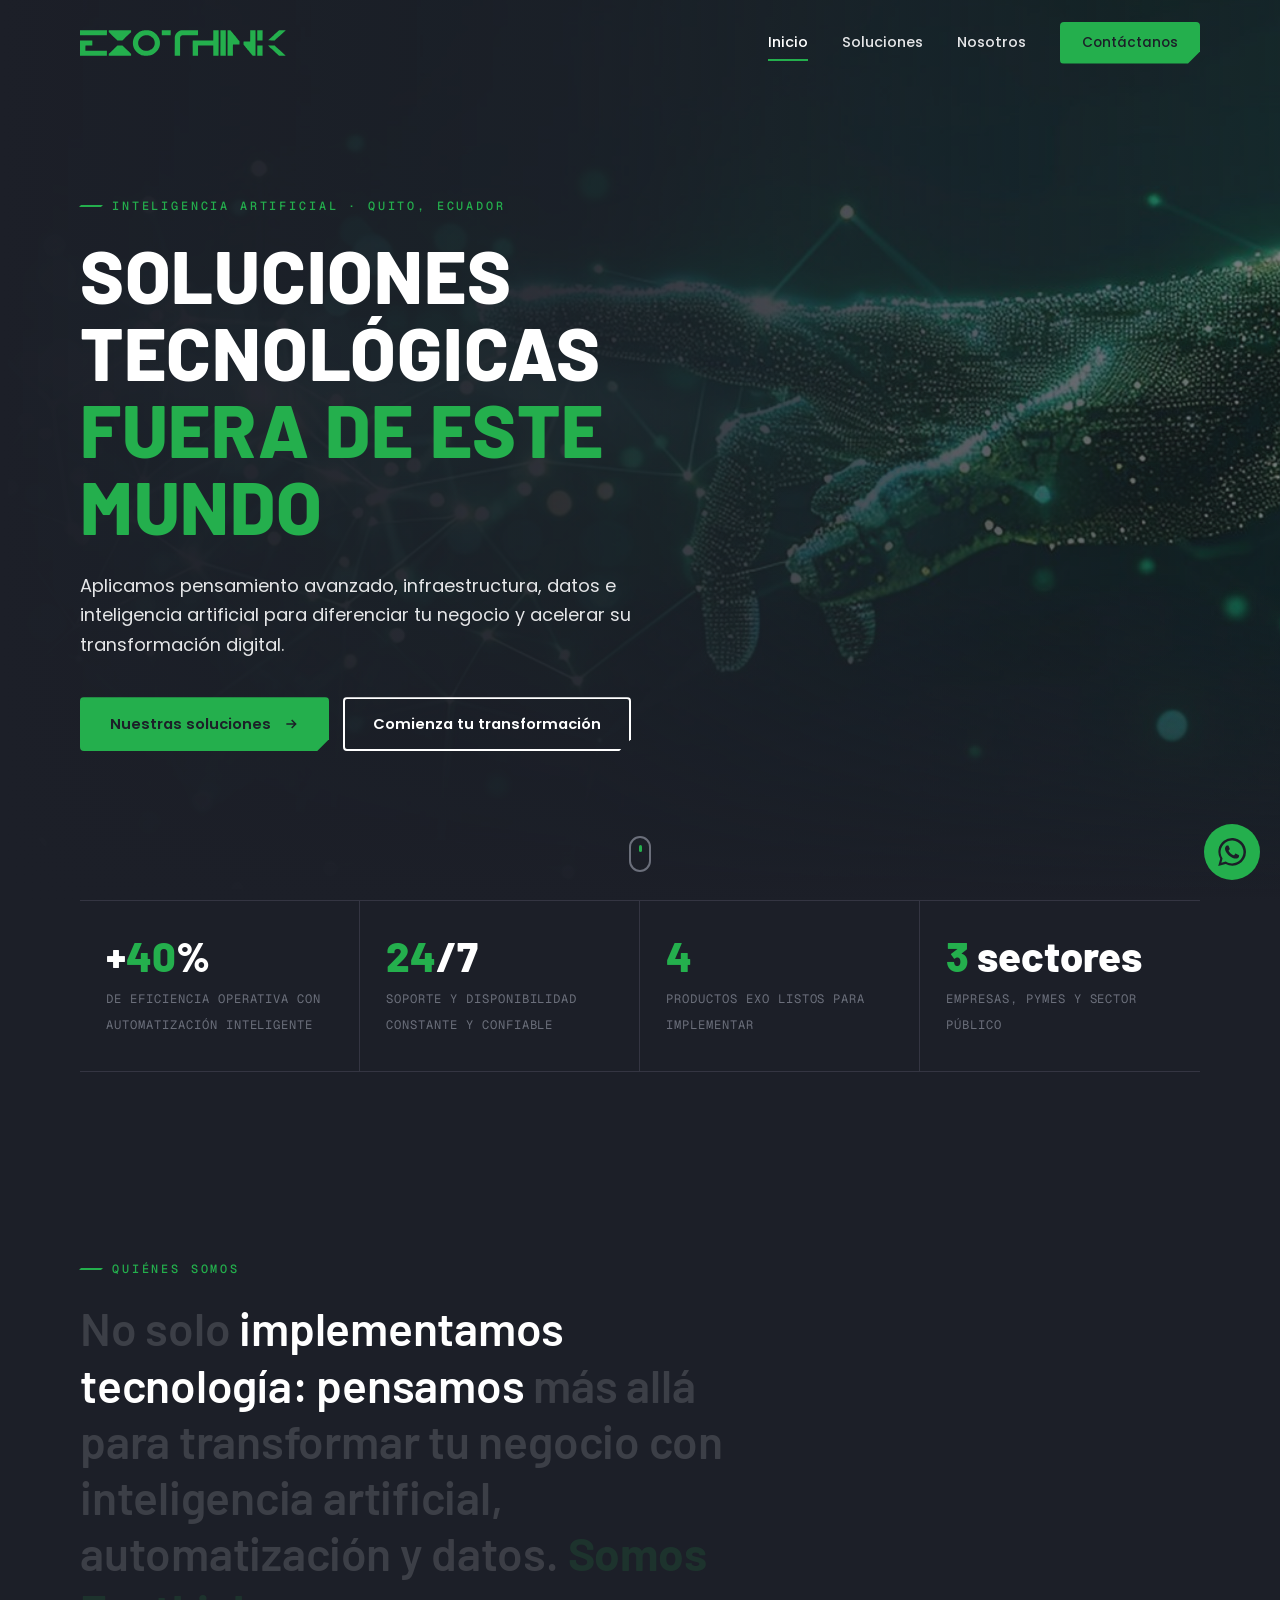
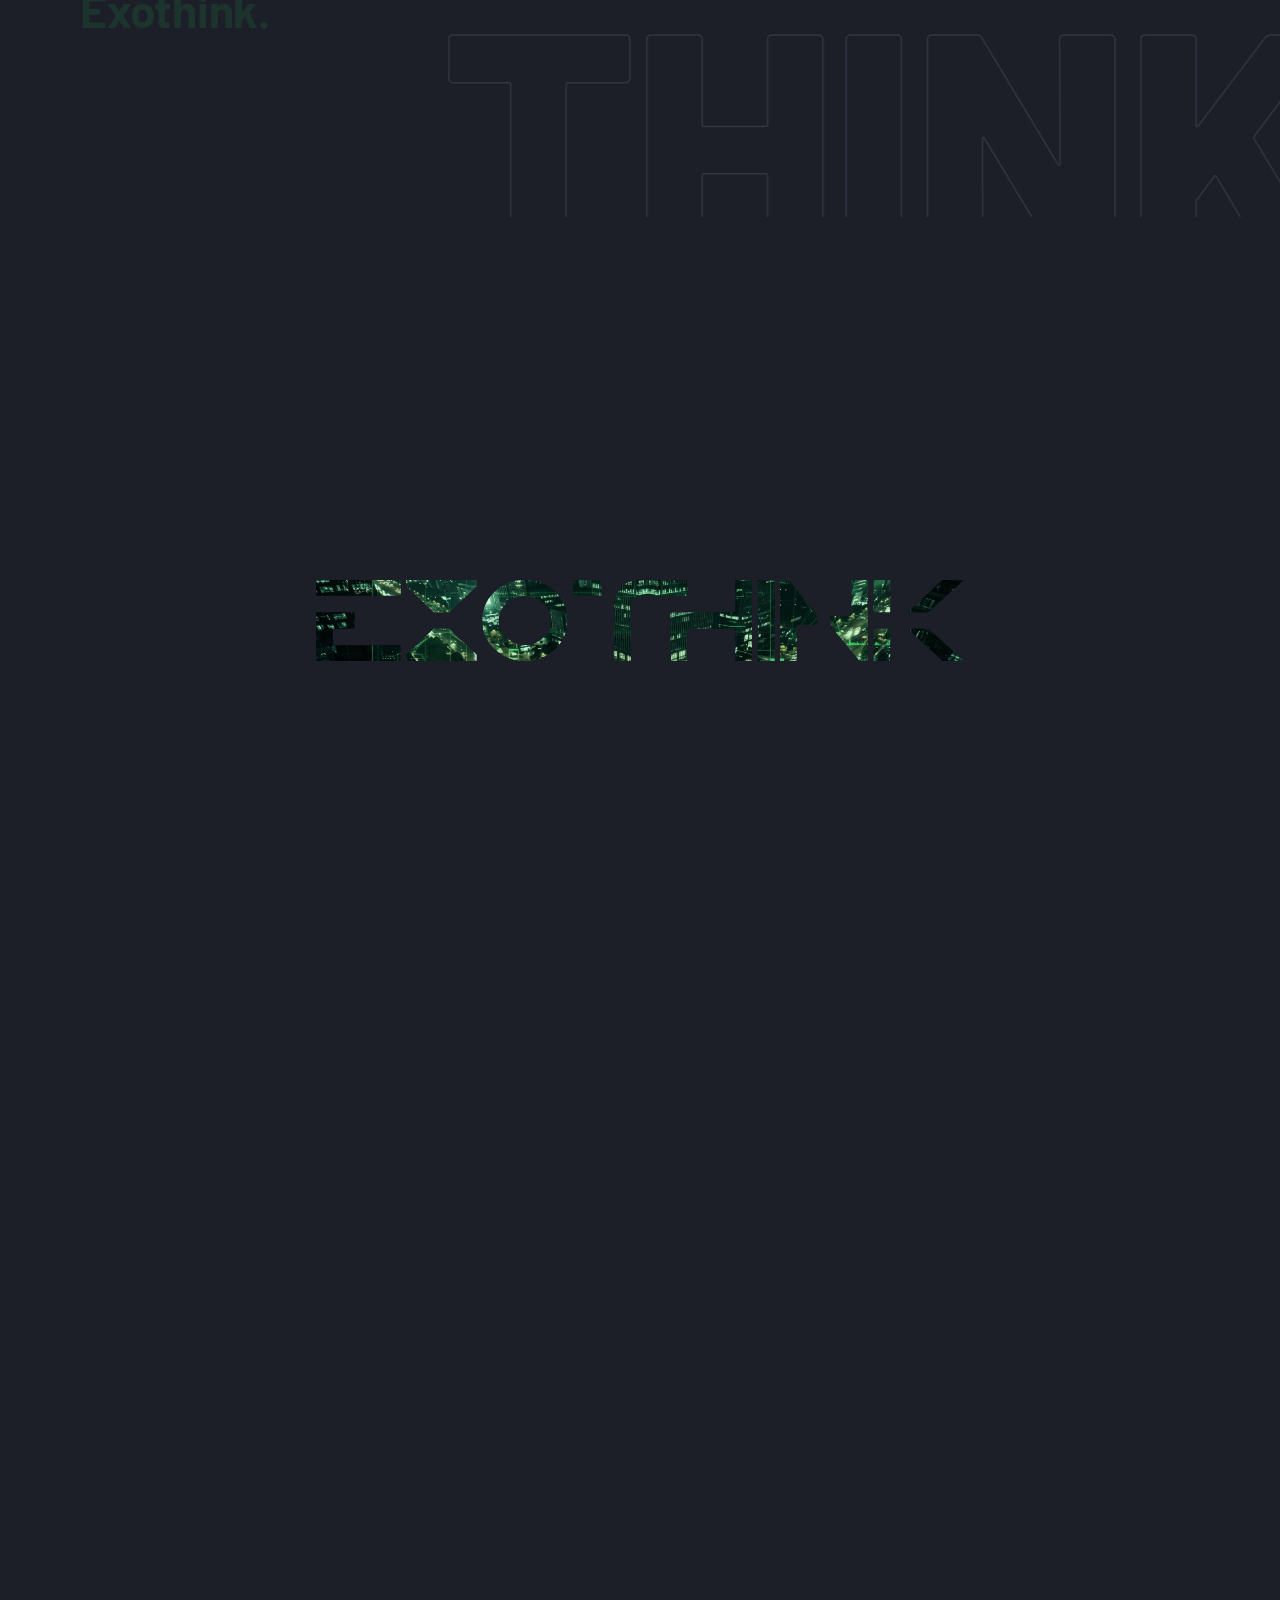
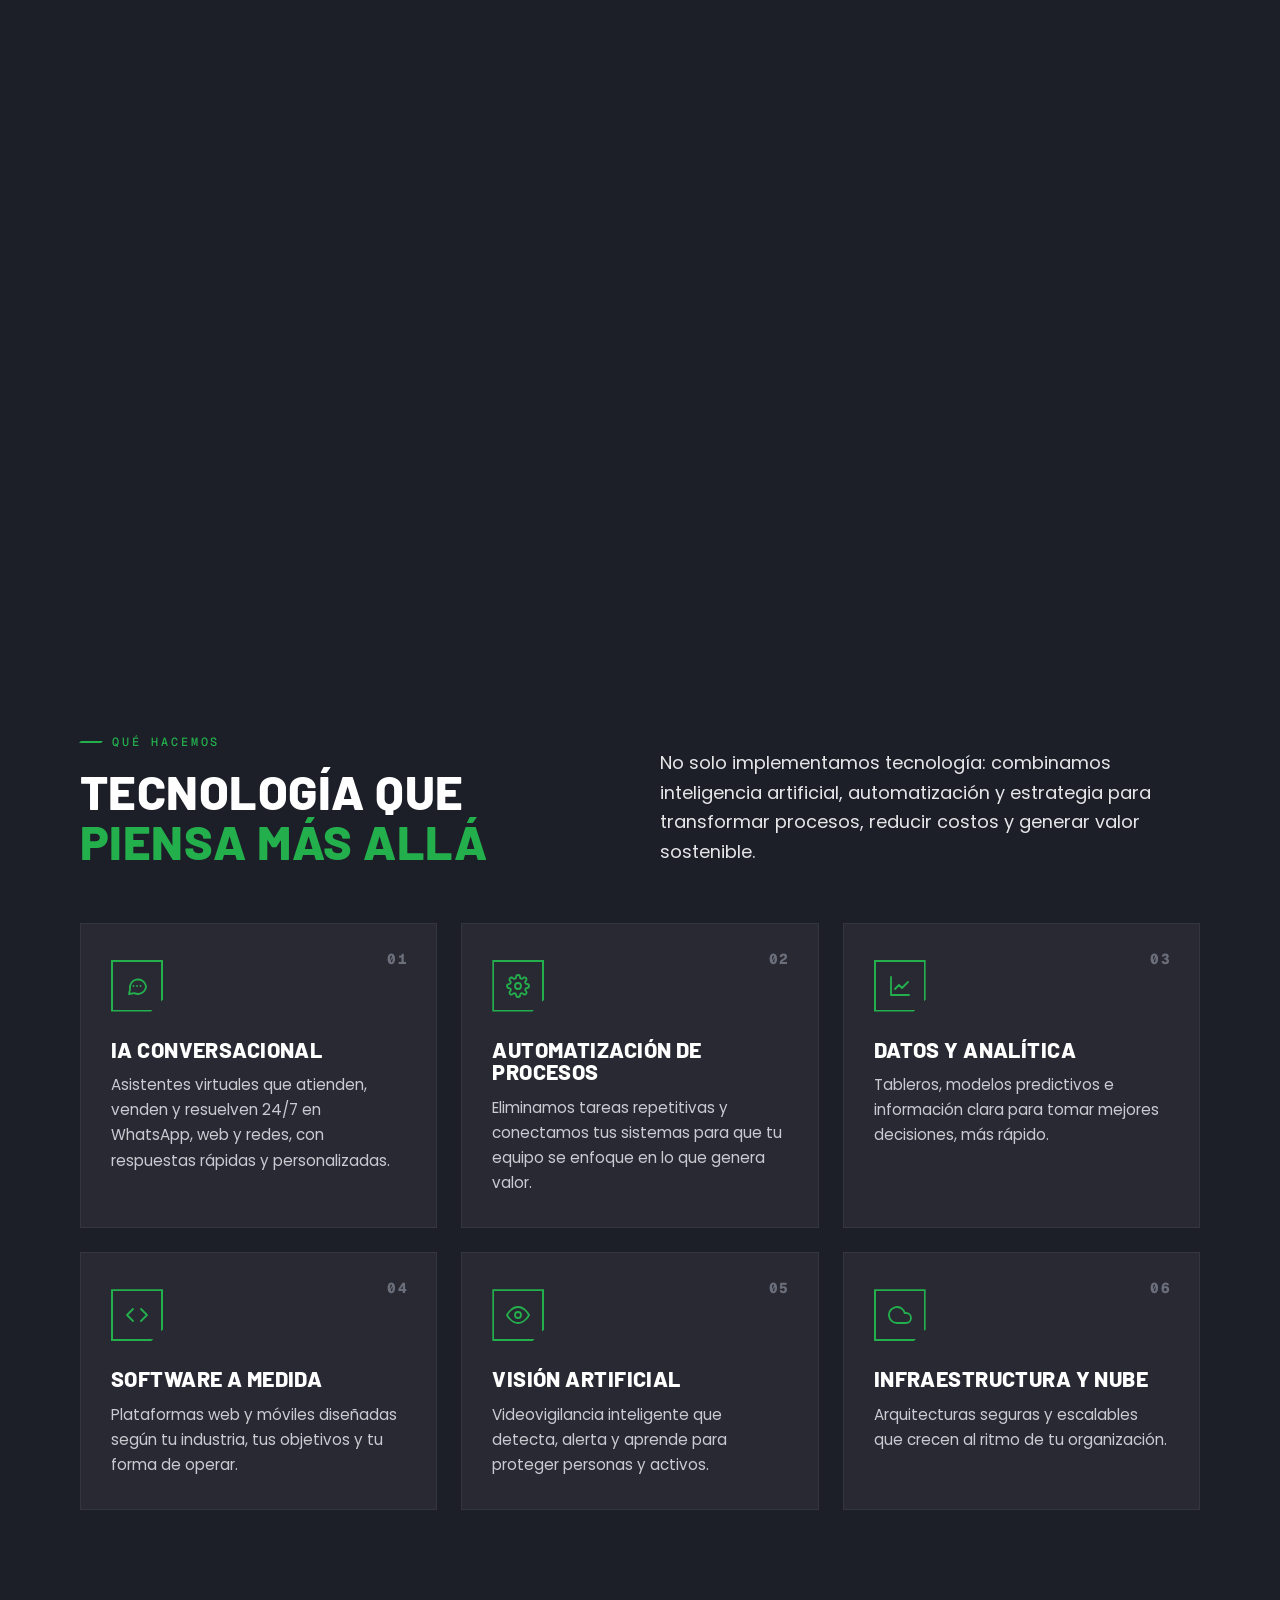
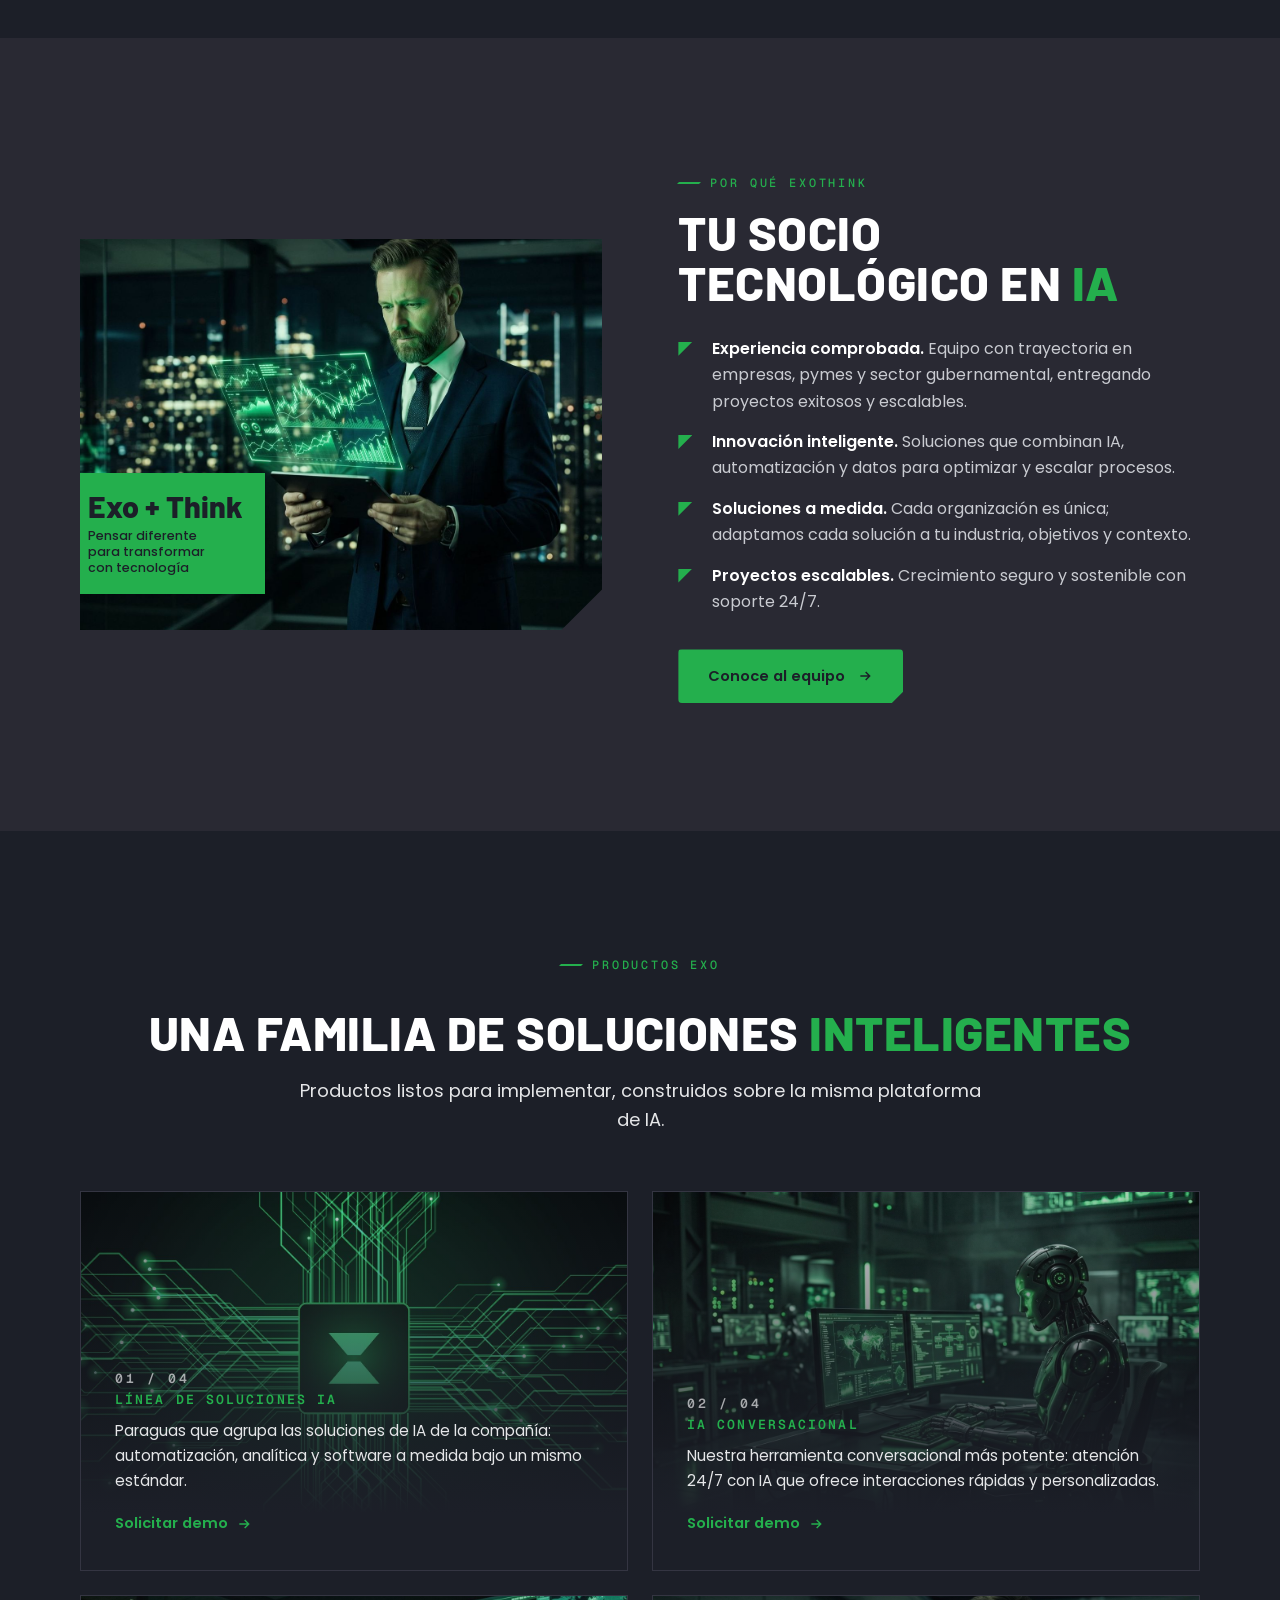
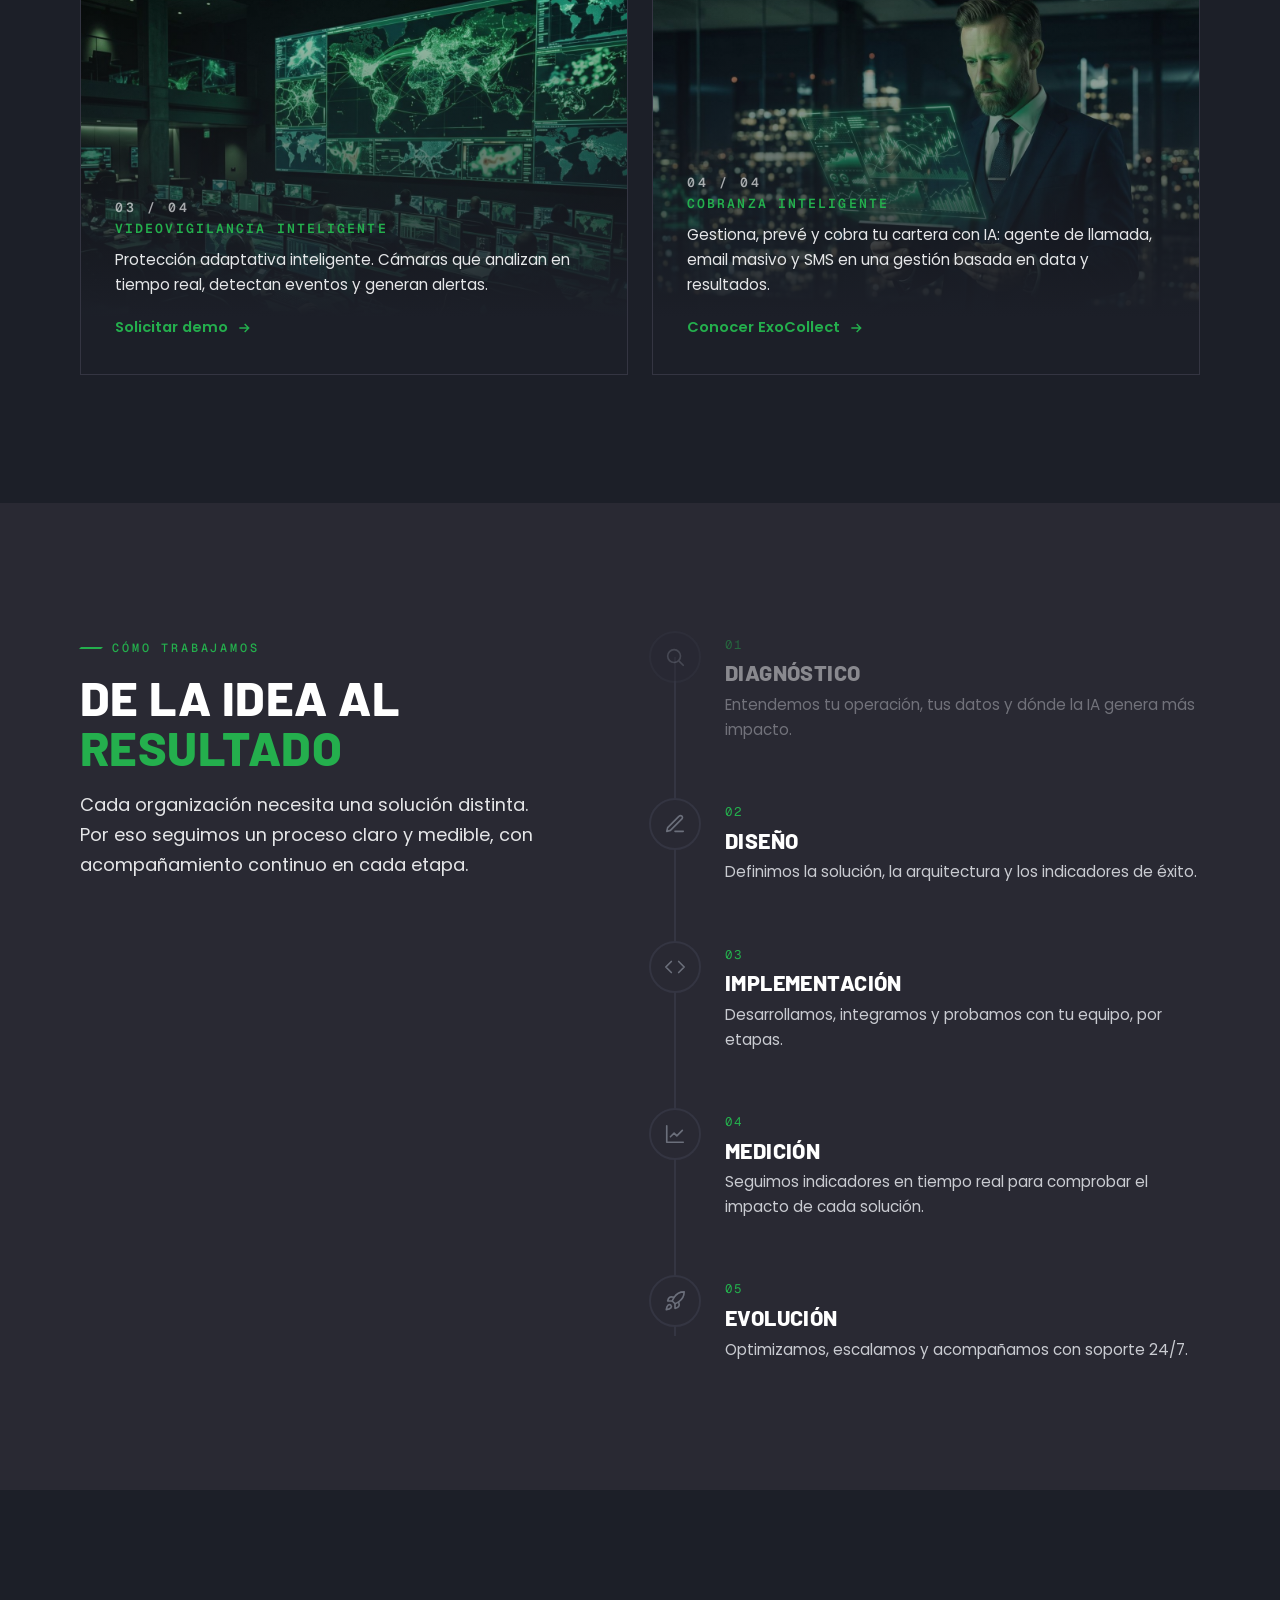
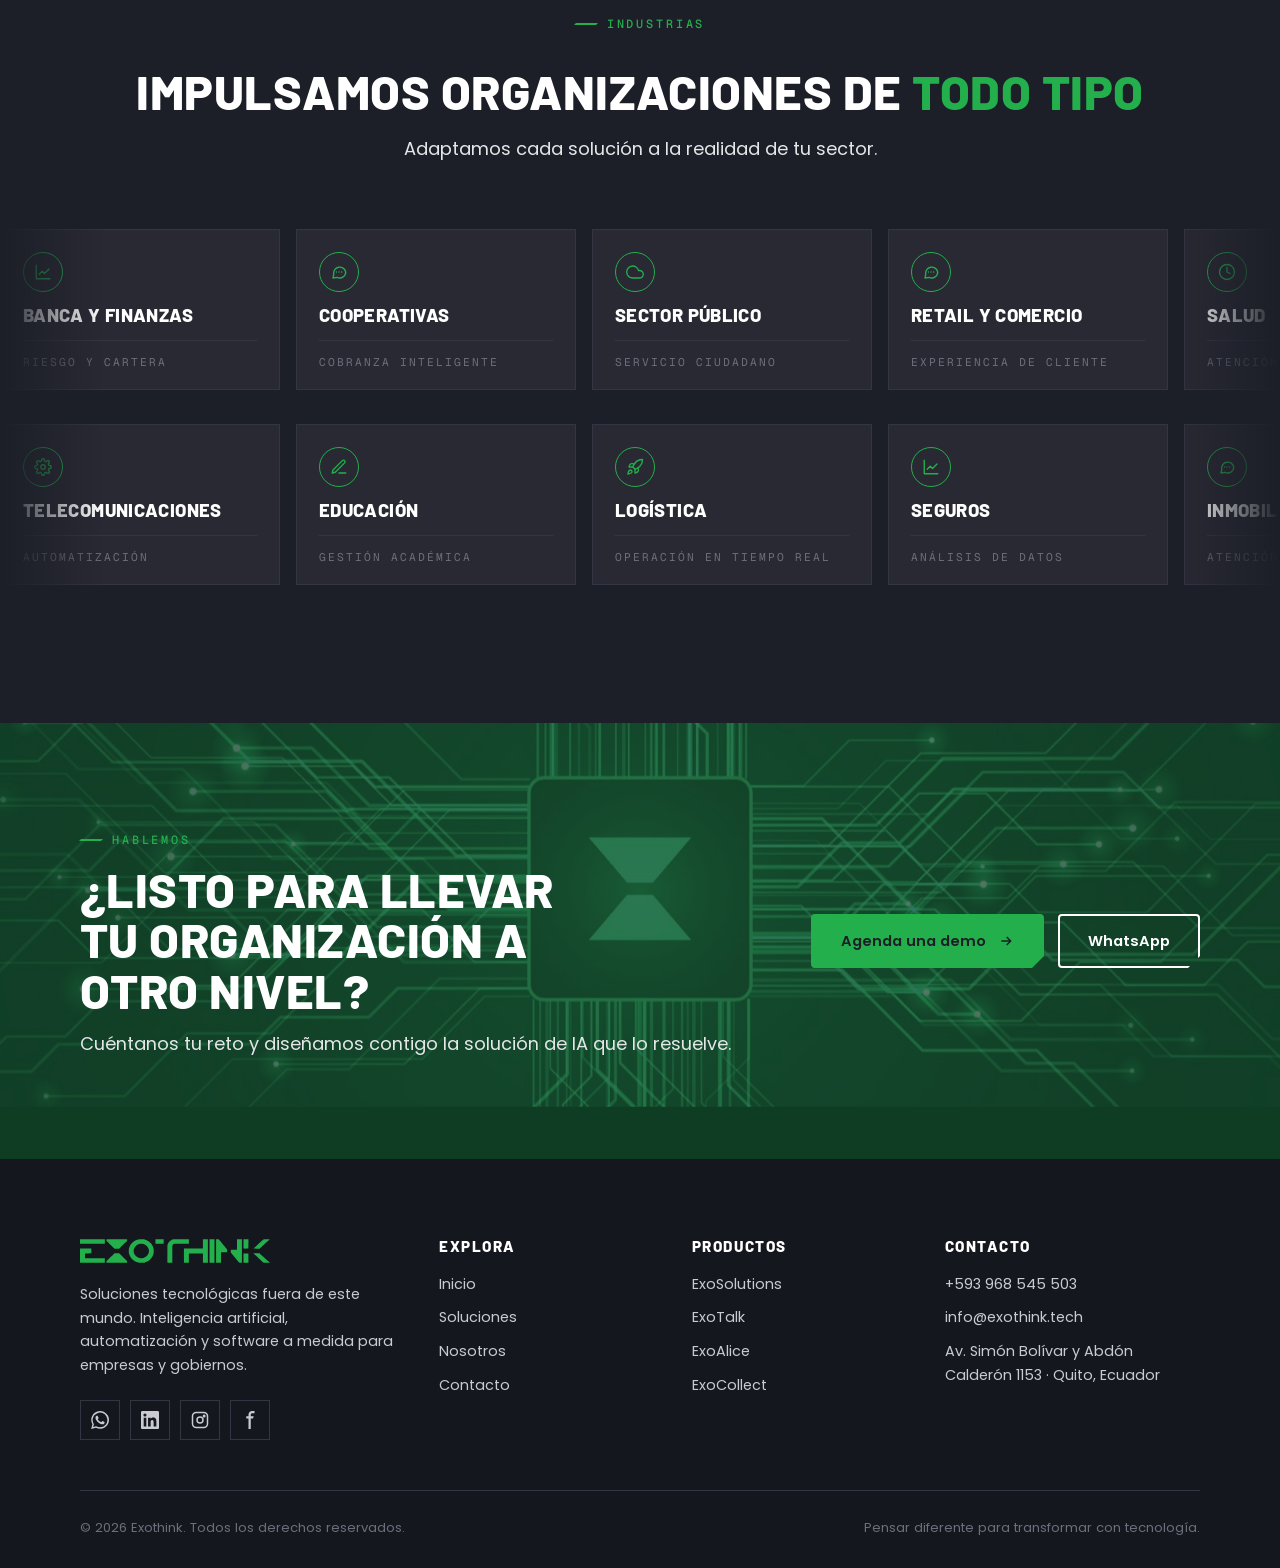
==== commit 50cb324c: "Animaciones con GSAP + ScrollTrigger Co-Authored-By: Claude Opus 5.5 <noreply@anthropic.com> Claude-" ====
--- a/index.html
+++ b/index.html
@@ -160,6 +160,8 @@
   </div>
 </footer>
 <a class="wa" href="https://wa.me/593968545503" target="_blank" rel="noopener" aria-label="Escríbenos por WhatsApp"><svg viewBox="0 0 24 24" fill="currentColor"><path d="M17.5 14.4c-.3-.1-1.8-.9-2-1-.3-.1-.5-.1-.7.1-.2.3-.8 1-.9 1.2-.2.2-.3.2-.6.1-.3-.1-1.3-.5-2.4-1.5-.9-.8-1.5-1.8-1.7-2.1-.2-.3 0-.5.1-.6l.4-.5c.2-.2.2-.3.3-.5.1-.2 0-.4 0-.5l-.9-2.2c-.2-.6-.5-.5-.7-.5h-.6c-.2 0-.5.1-.8.4-.3.3-1 1-1 2.5s1.1 2.9 1.2 3.1c.1.2 2.1 3.2 5.1 4.5.7.3 1.3.5 1.7.6.7.2 1.4.2 1.9.1.6-.1 1.8-.7 2-1.4.2-.7.2-1.3.2-1.4-.1-.1-.3-.2-.6-.3zM12 21.8c-1.8 0-3.5-.5-5-1.4l-.4-.2-3.7 1 1-3.6-.2-.4A9.8 9.8 0 1 1 12 21.8zM20.5 3.5A11.8 11.8 0 0 0 1.9 17.7L.2 24l6.4-1.7A11.8 11.8 0 0 0 24 12c0-3.2-1.2-6.1-3.5-8.5z"/></svg></a>
-<script src="assets/js/main.js"></script>
+<script src="assets/vendor/gsap.min.js" defer></script>
+<script src="assets/vendor/ScrollTrigger.min.js" defer></script>
+<script src="assets/js/main.js" defer></script>
 </body>
 </html>
--- a/assets/css/style.css
+++ b/assets/css/style.css
@@ -351,3 +351,14 @@
   .tl-item{opacity:1}.tl-fill{height:calc(100% - 52px)}
   .mq-track{animation:none;flex-wrap:wrap;width:auto;justify-content:center}.mq-dup{display:none}
 }
+
+/* =========================================================
+   Modo GSAP (html.gsap): GSAP controla las animaciones
+   ========================================================= */
+.gsap .rv{transition:none}
+.gsap .hero .rv,.gsap .phero .rv{animation:none;opacity:0}
+.gsap .hero-bg{animation:none;transform:scale(1.12)}
+.gsap .reveal-text .w,.gsap .lead[data-reveal] .w{transition:none}
+.gsap .card{transition:border-color .3s}
+.gsap .card:hover{transform:none}
+.media,.prod,.maplink{overflow:hidden}
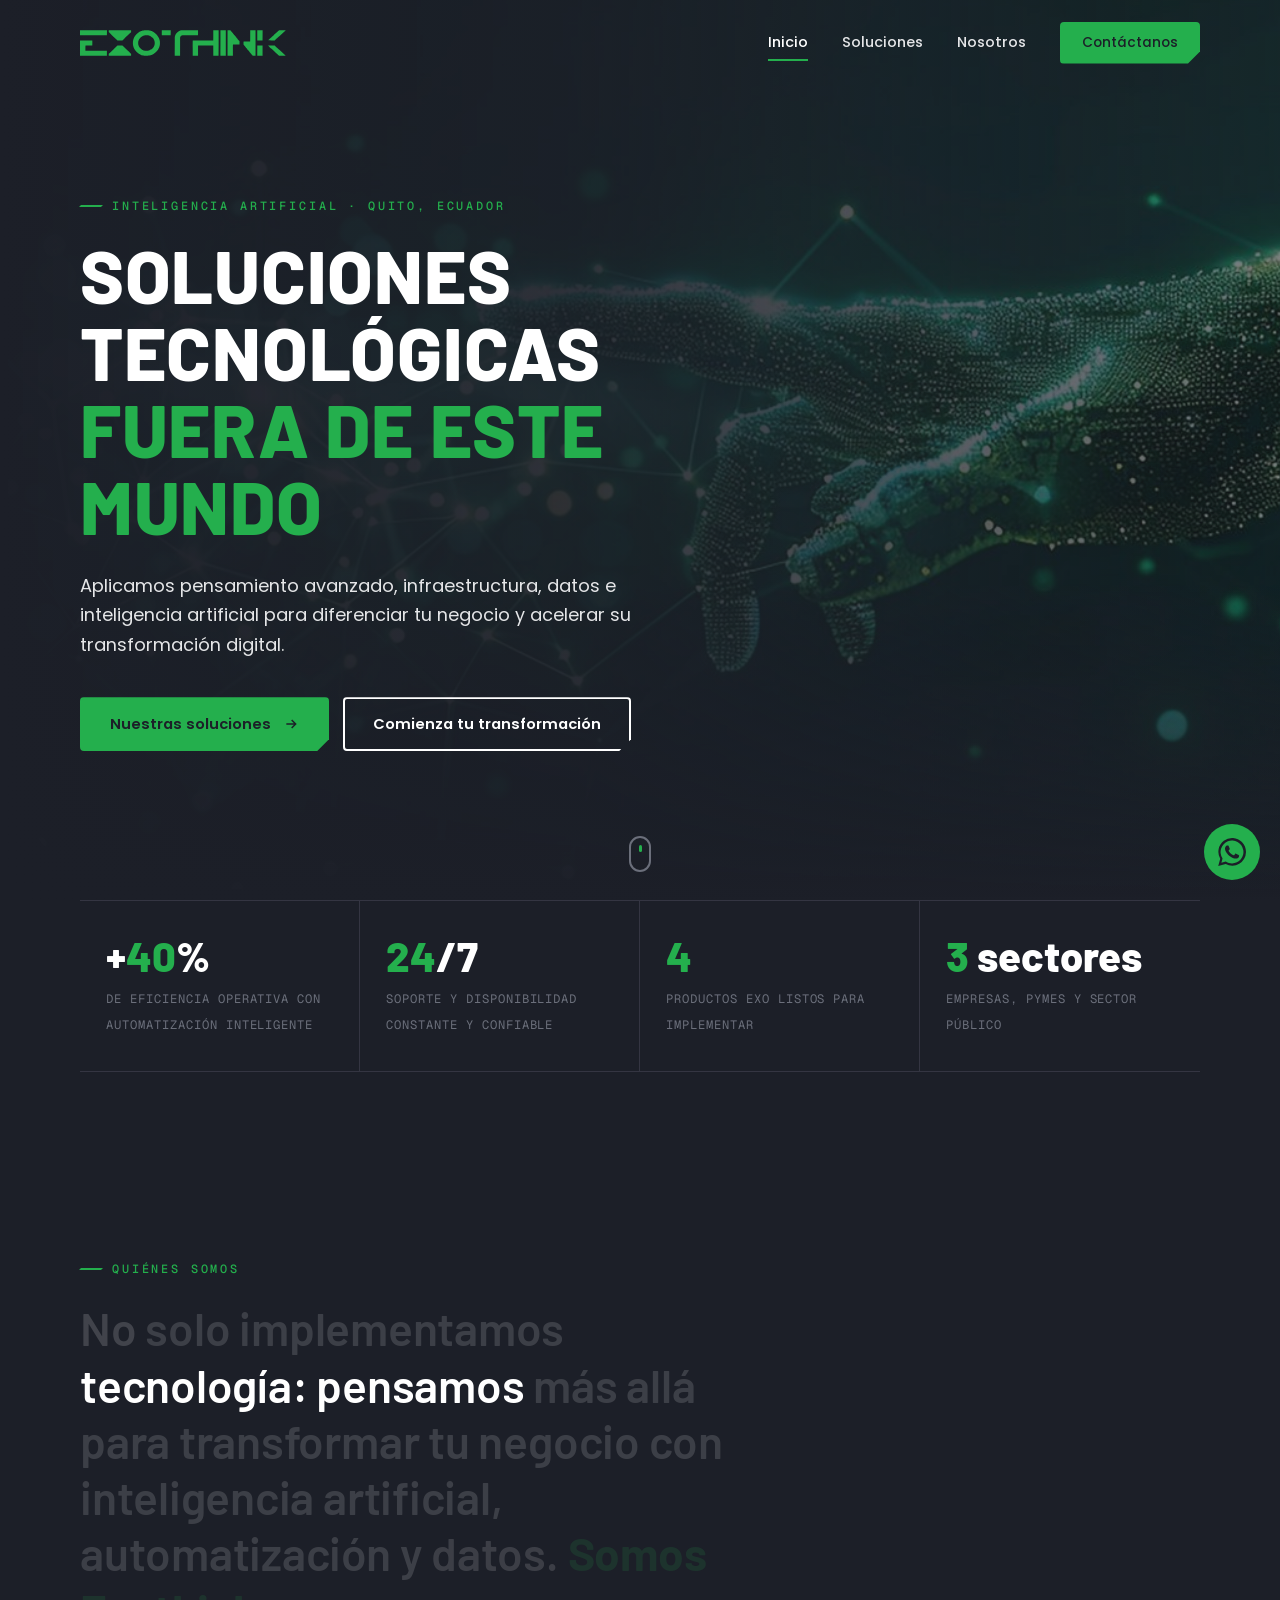
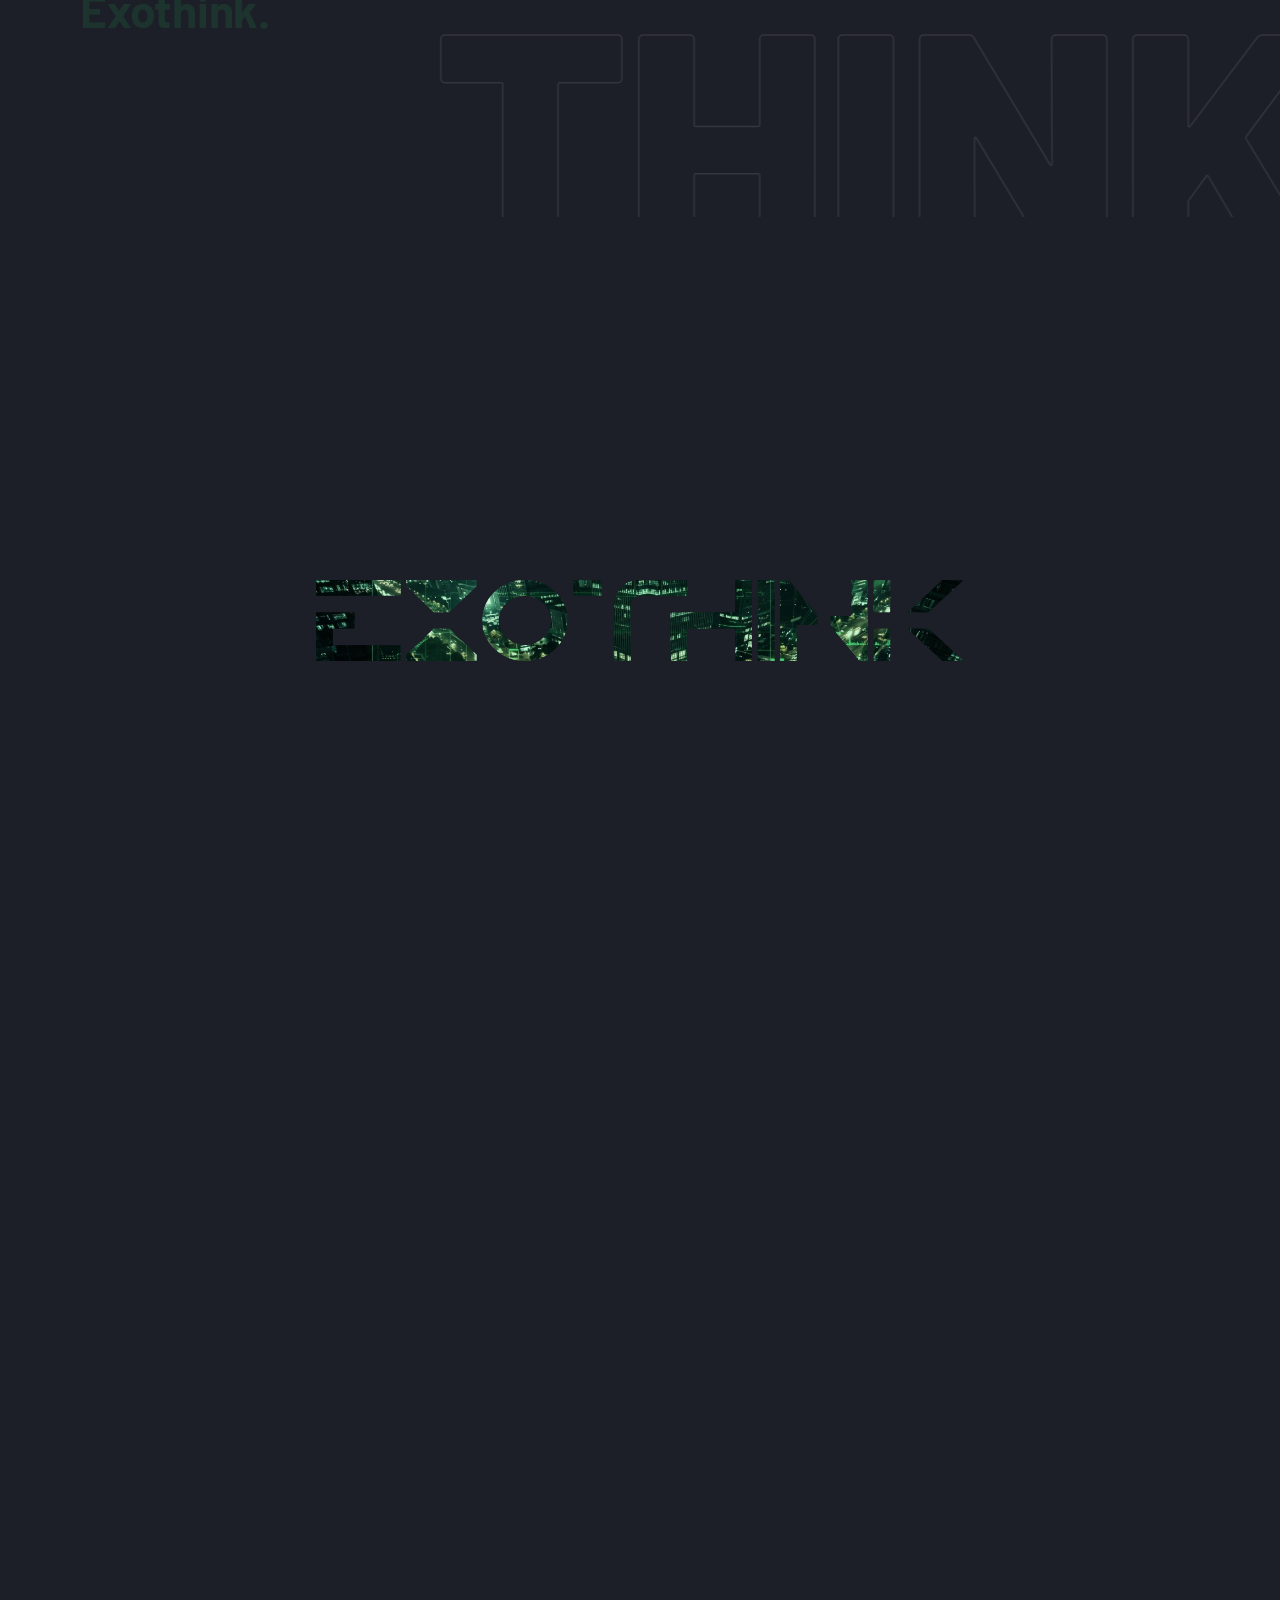
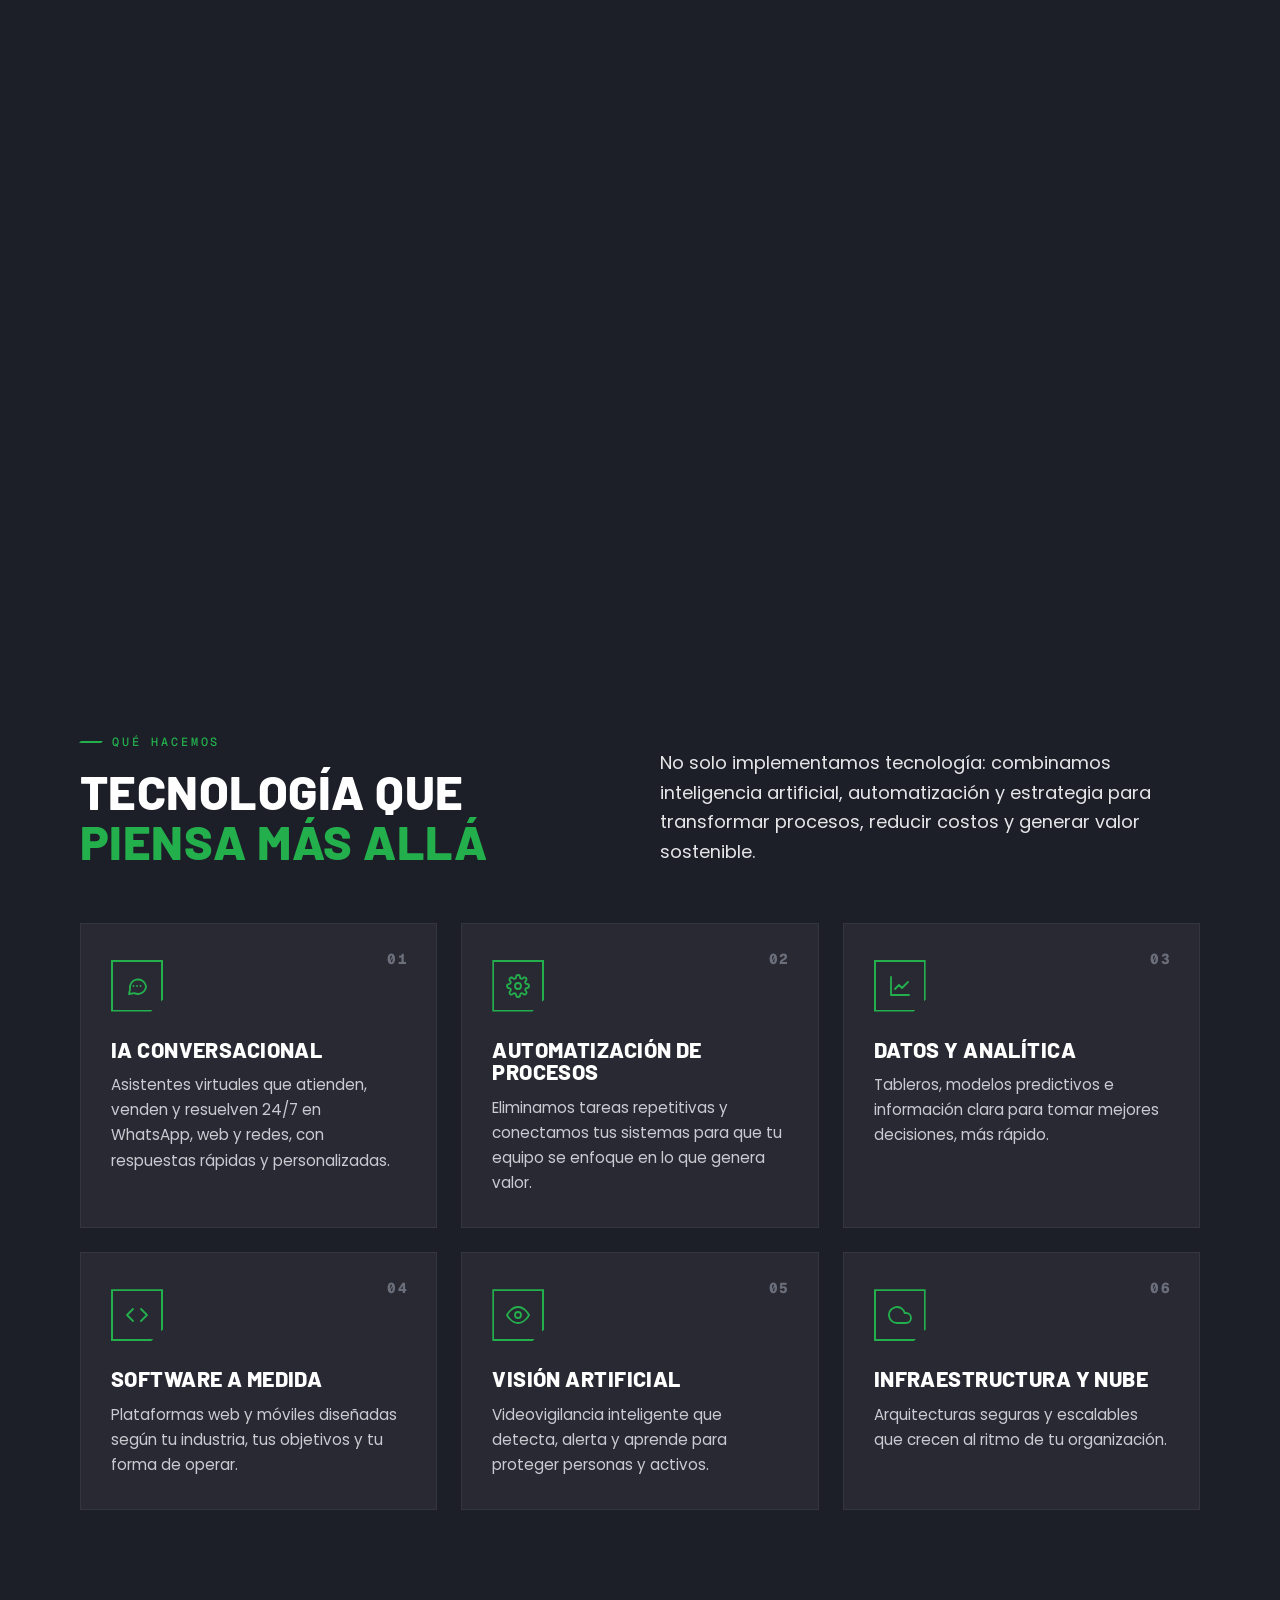
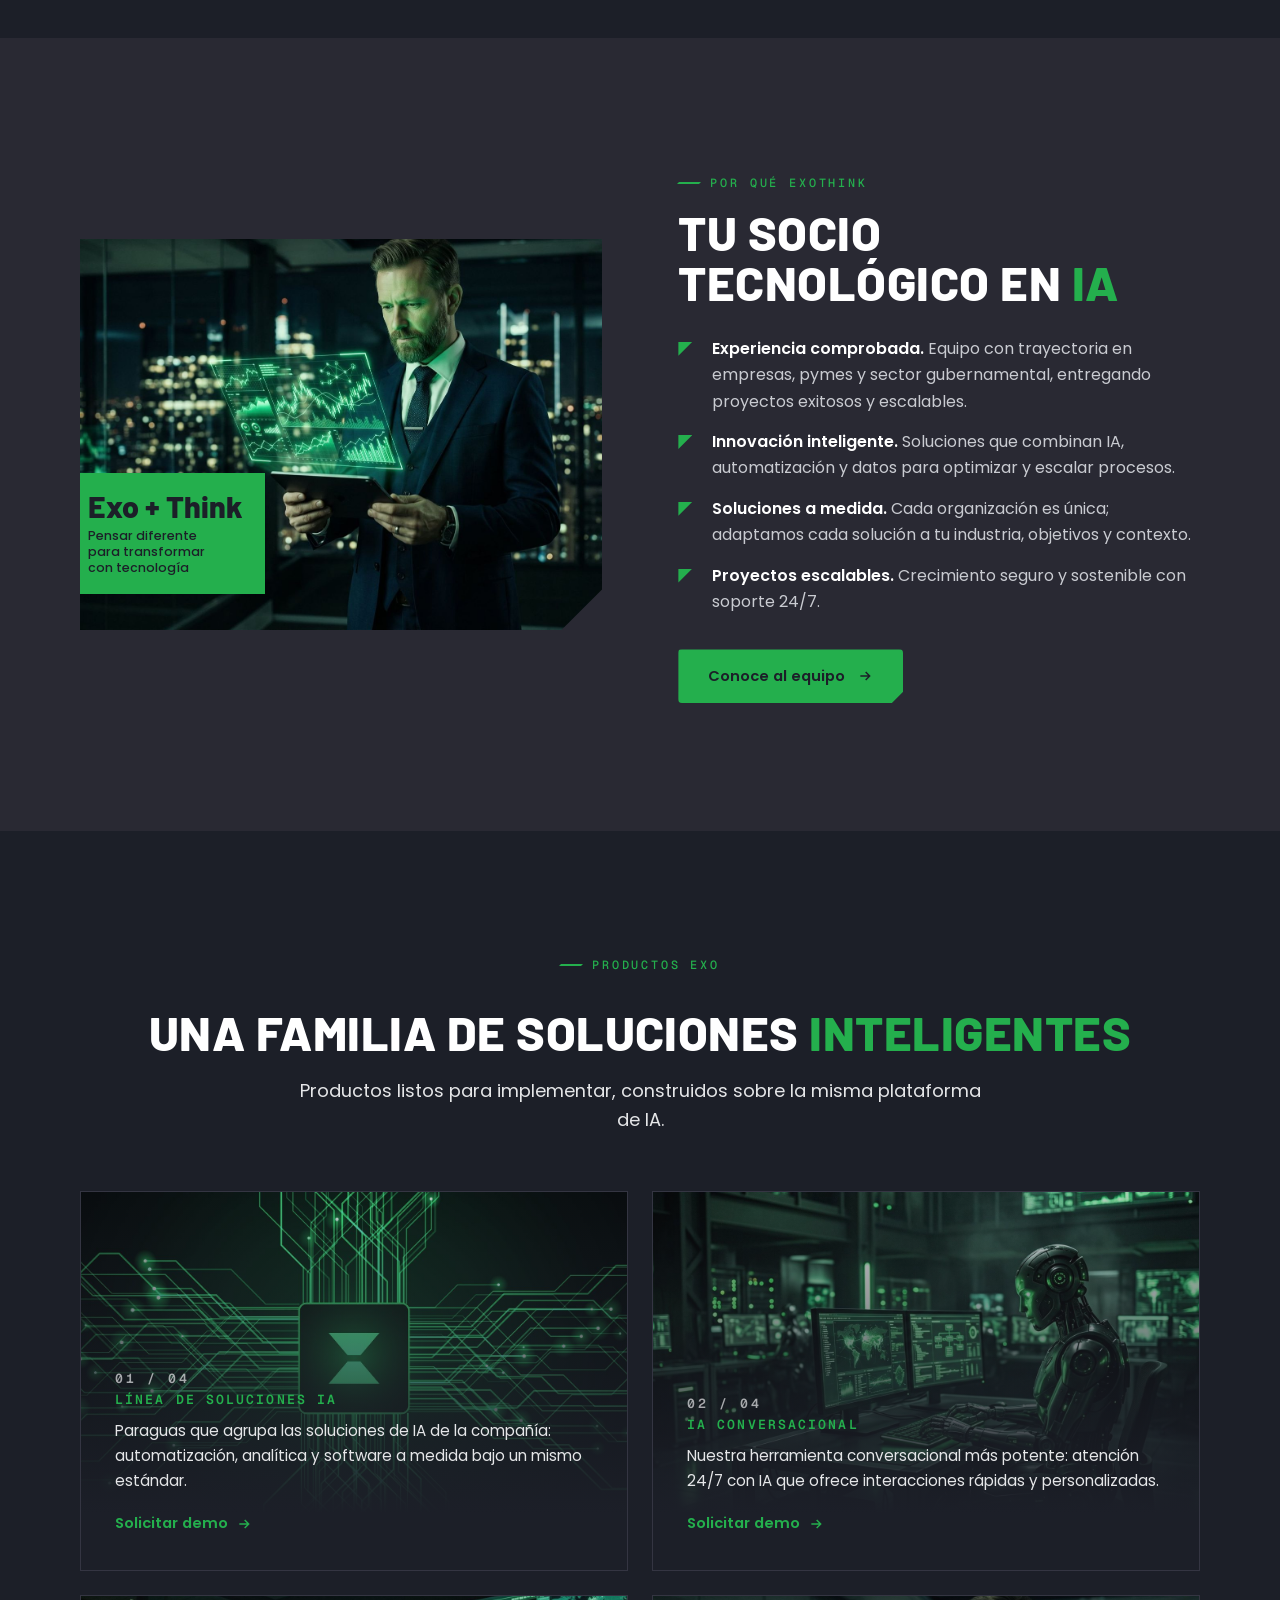
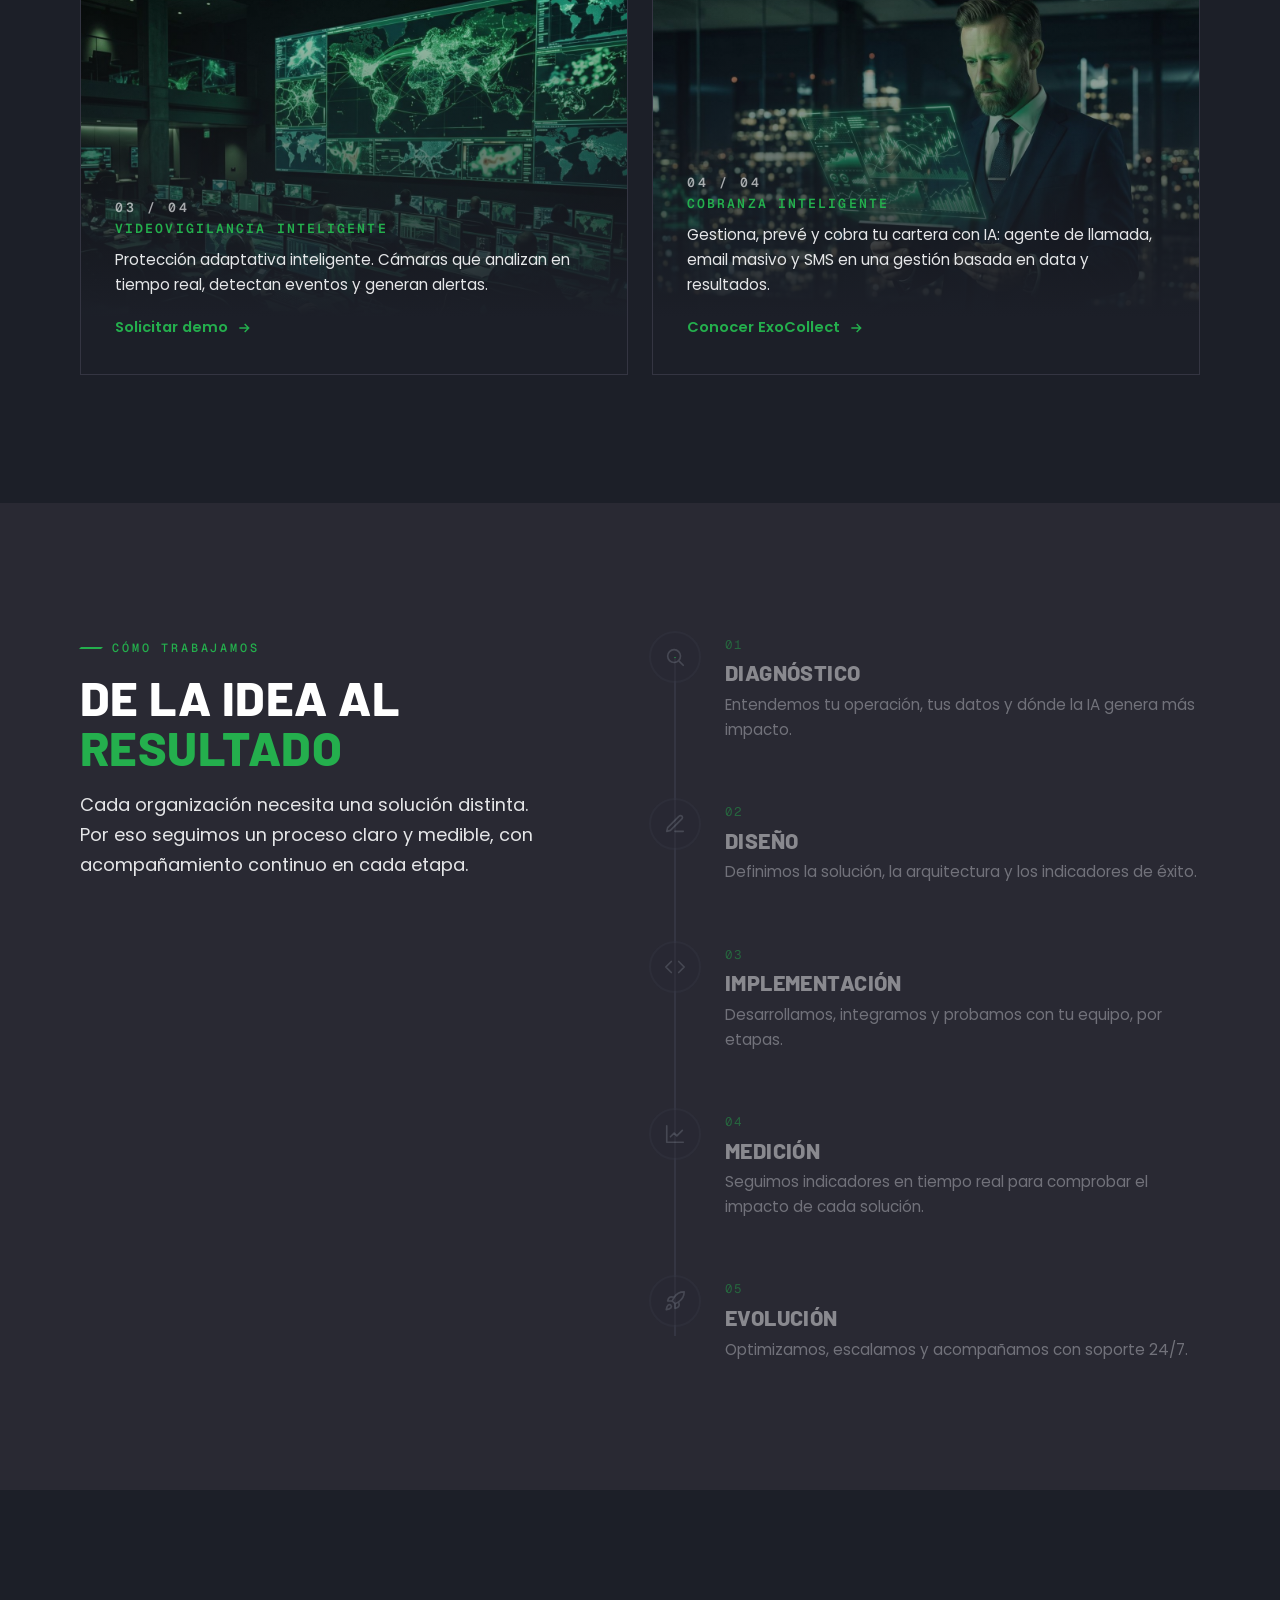
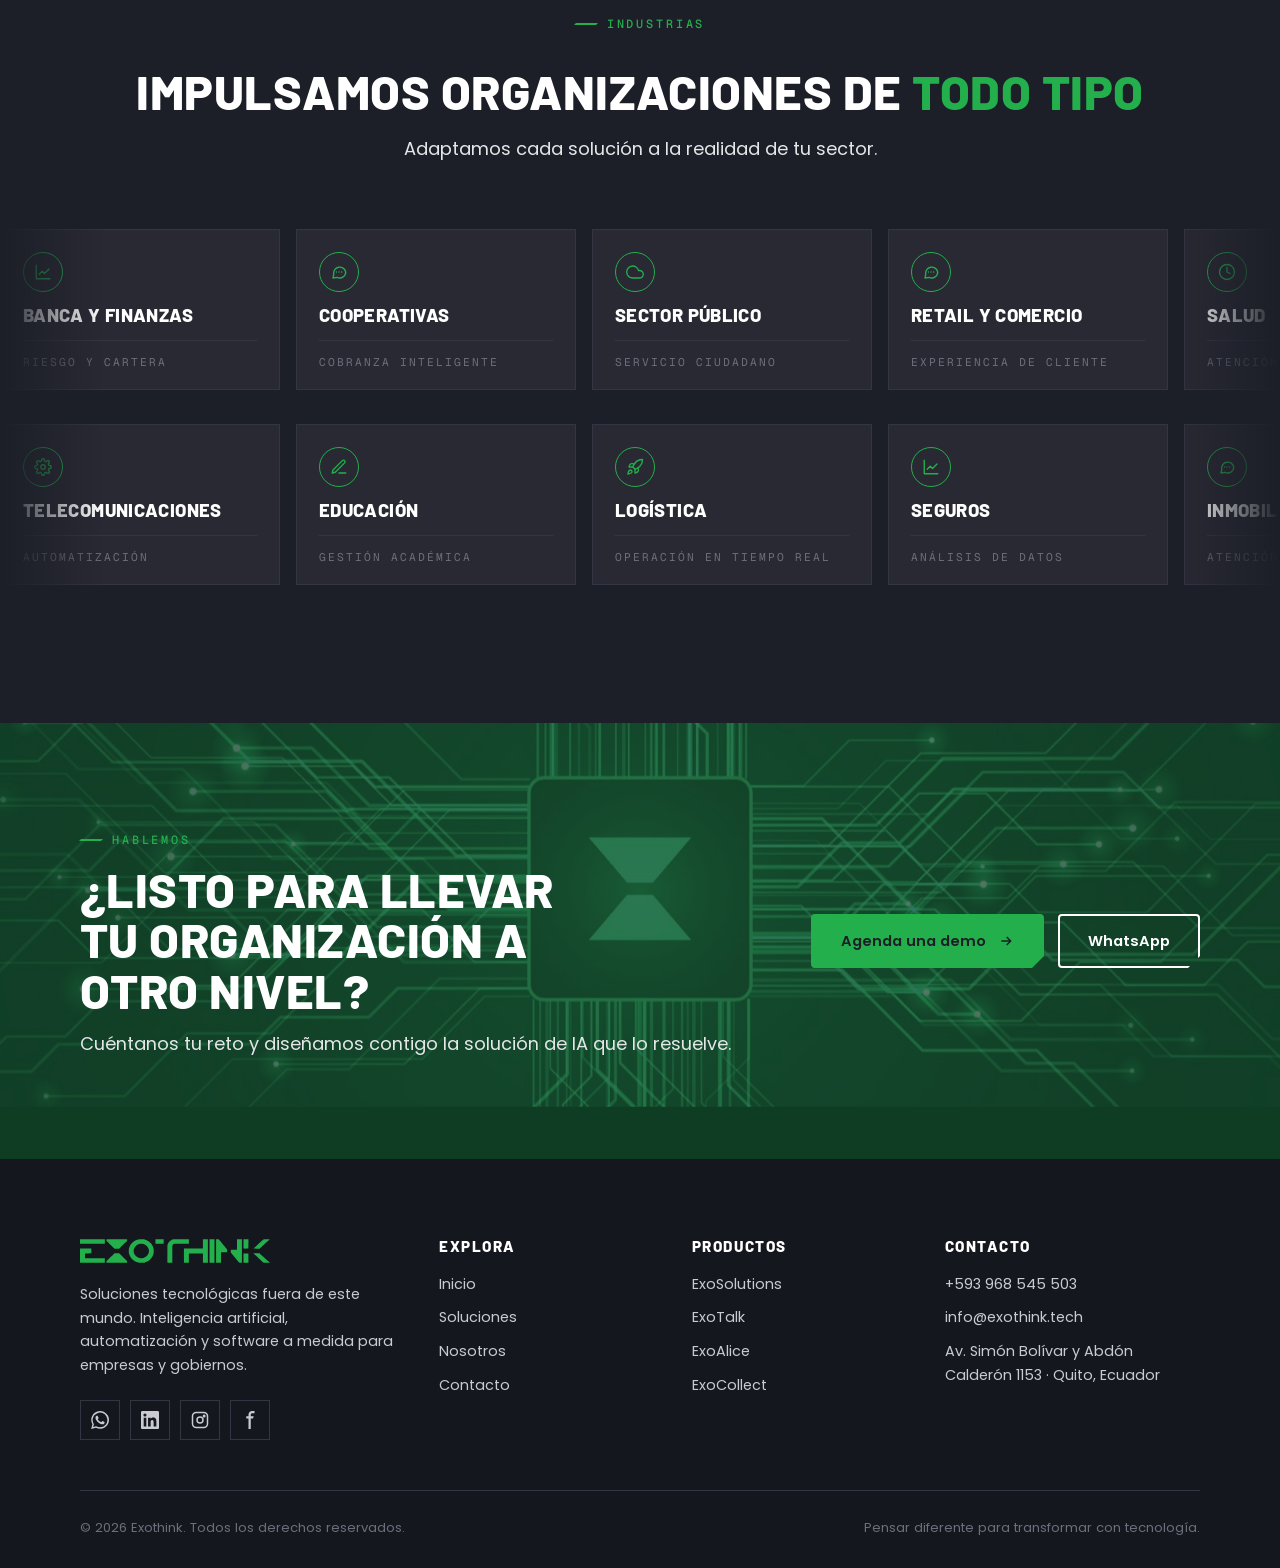
==== commit 90085e57: "Versionar CSS/JS para evitar caché vieja Co-Authored-By: Claude Opus 5.5 <noreply@anthropic.com> Cla" ====
--- a/index.html
+++ b/index.html
@@ -14,7 +14,7 @@
 <link rel="preconnect" href="https://fonts.googleapis.com">
 <link rel="preconnect" href="https://fonts.gstatic.com" crossorigin>
 <link href="https://fonts.googleapis.com/css2?family=Barlow:wght@600;700;800&family=Geist+Mono:wght@400;500&family=Poppins:ital,wght@0,300;0,400;0,500;0,600;1,500&display=swap" rel="stylesheet">
-<link rel="stylesheet" href="assets/css/style.css">
+<link rel="stylesheet" href="assets/css/style.css?v=33256dd5">
 </head>
 <body>
 <header class="hdr">
@@ -160,8 +160,8 @@
   </div>
 </footer>
 <a class="wa" href="https://wa.me/593968545503" target="_blank" rel="noopener" aria-label="Escríbenos por WhatsApp"><svg viewBox="0 0 24 24" fill="currentColor"><path d="M17.5 14.4c-.3-.1-1.8-.9-2-1-.3-.1-.5-.1-.7.1-.2.3-.8 1-.9 1.2-.2.2-.3.2-.6.1-.3-.1-1.3-.5-2.4-1.5-.9-.8-1.5-1.8-1.7-2.1-.2-.3 0-.5.1-.6l.4-.5c.2-.2.2-.3.3-.5.1-.2 0-.4 0-.5l-.9-2.2c-.2-.6-.5-.5-.7-.5h-.6c-.2 0-.5.1-.8.4-.3.3-1 1-1 2.5s1.1 2.9 1.2 3.1c.1.2 2.1 3.2 5.1 4.5.7.3 1.3.5 1.7.6.7.2 1.4.2 1.9.1.6-.1 1.8-.7 2-1.4.2-.7.2-1.3.2-1.4-.1-.1-.3-.2-.6-.3zM12 21.8c-1.8 0-3.5-.5-5-1.4l-.4-.2-3.7 1 1-3.6-.2-.4A9.8 9.8 0 1 1 12 21.8zM20.5 3.5A11.8 11.8 0 0 0 1.9 17.7L.2 24l6.4-1.7A11.8 11.8 0 0 0 24 12c0-3.2-1.2-6.1-3.5-8.5z"/></svg></a>
-<script src="assets/vendor/gsap.min.js" defer></script>
-<script src="assets/vendor/ScrollTrigger.min.js" defer></script>
-<script src="assets/js/main.js" defer></script>
+<script src="assets/vendor/gsap.min.js?v=33256dd5" defer></script>
+<script src="assets/vendor/ScrollTrigger.min.js?v=33256dd5" defer></script>
+<script src="assets/js/main.js?v=33256dd5" defer></script>
 </body>
 </html>
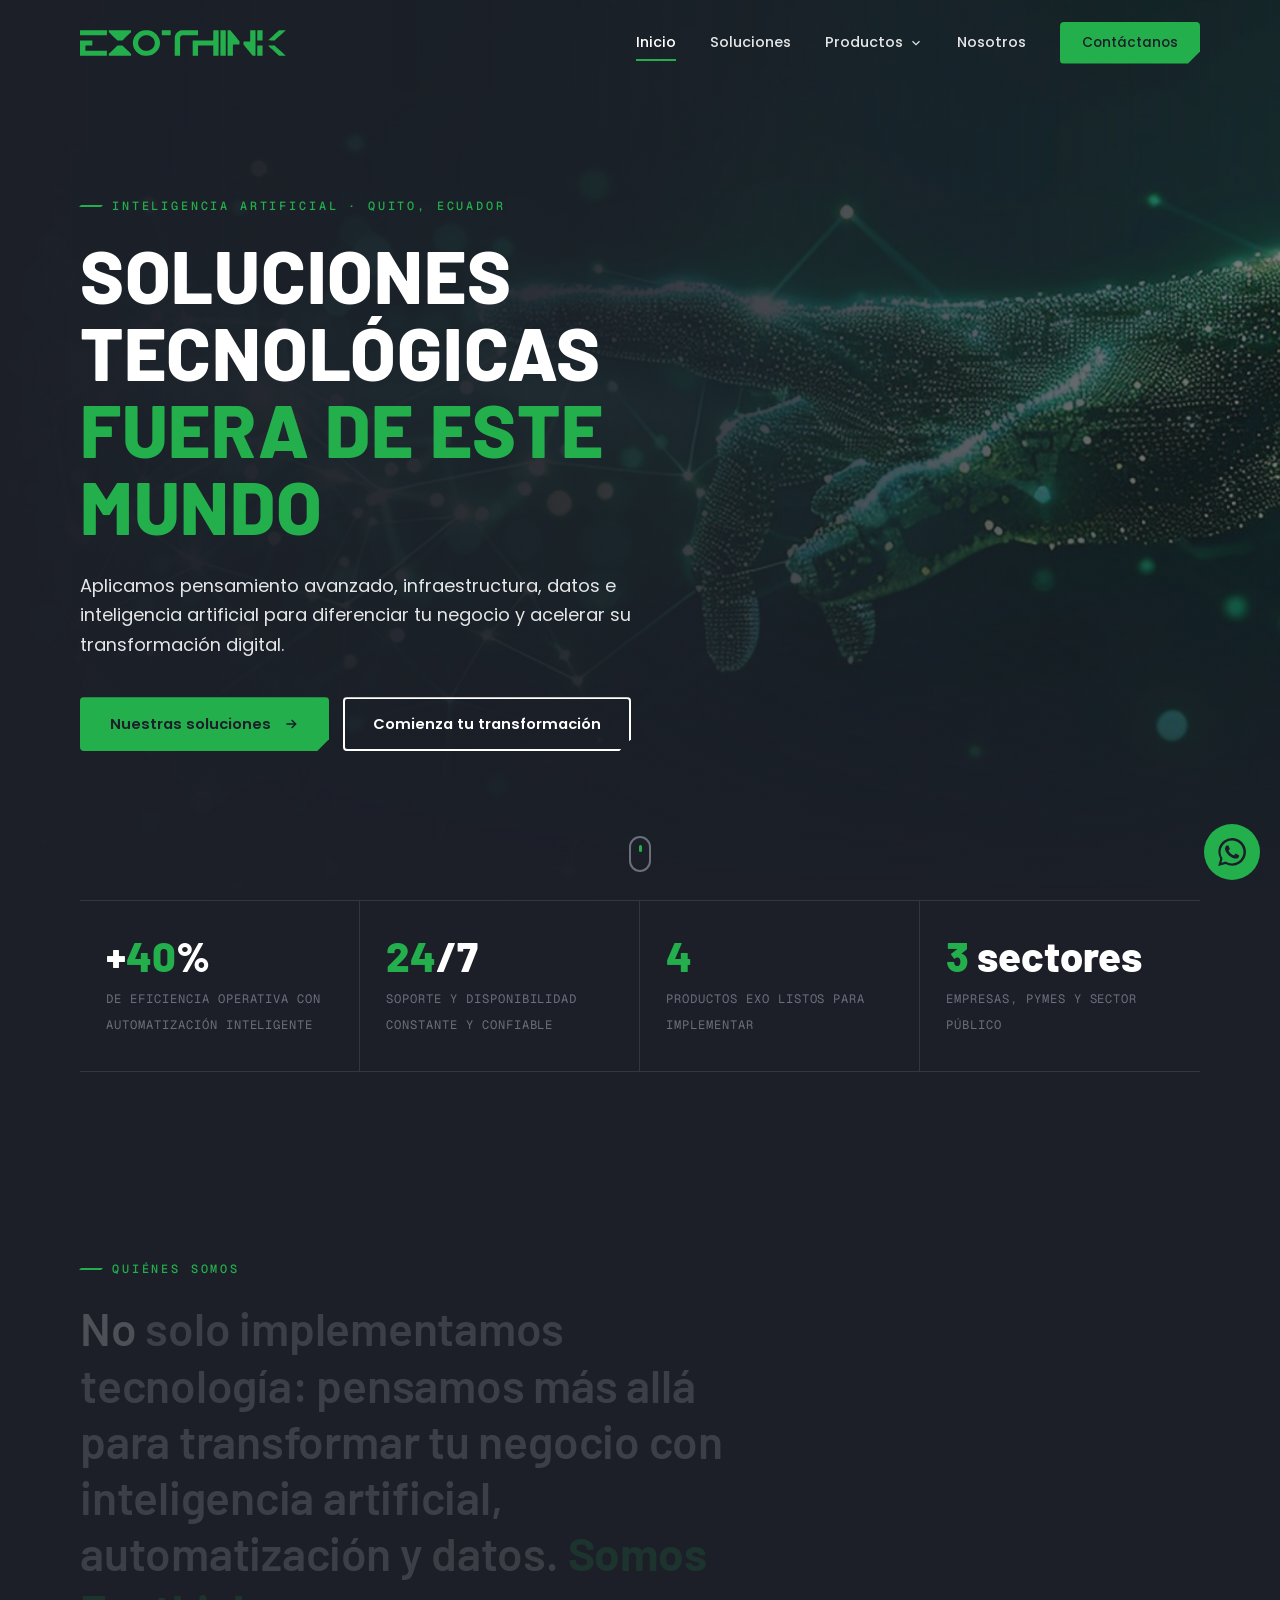
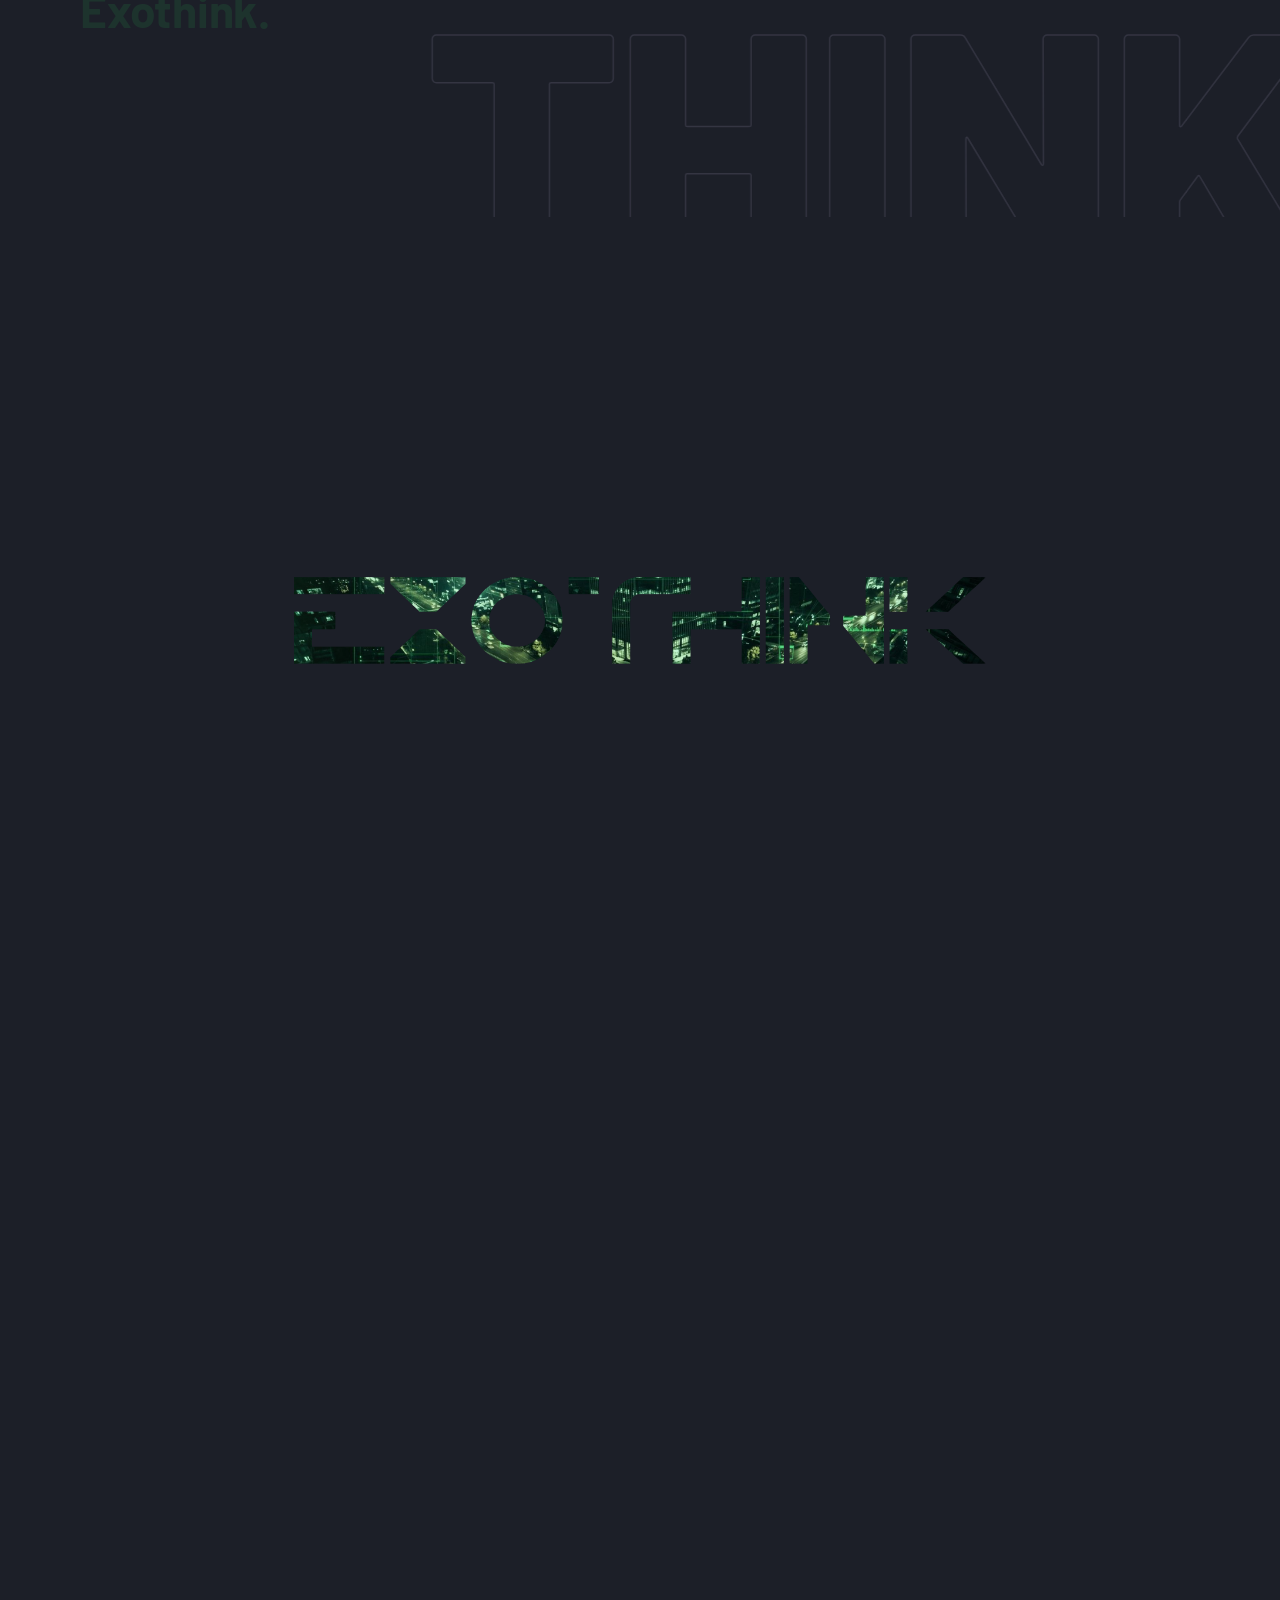
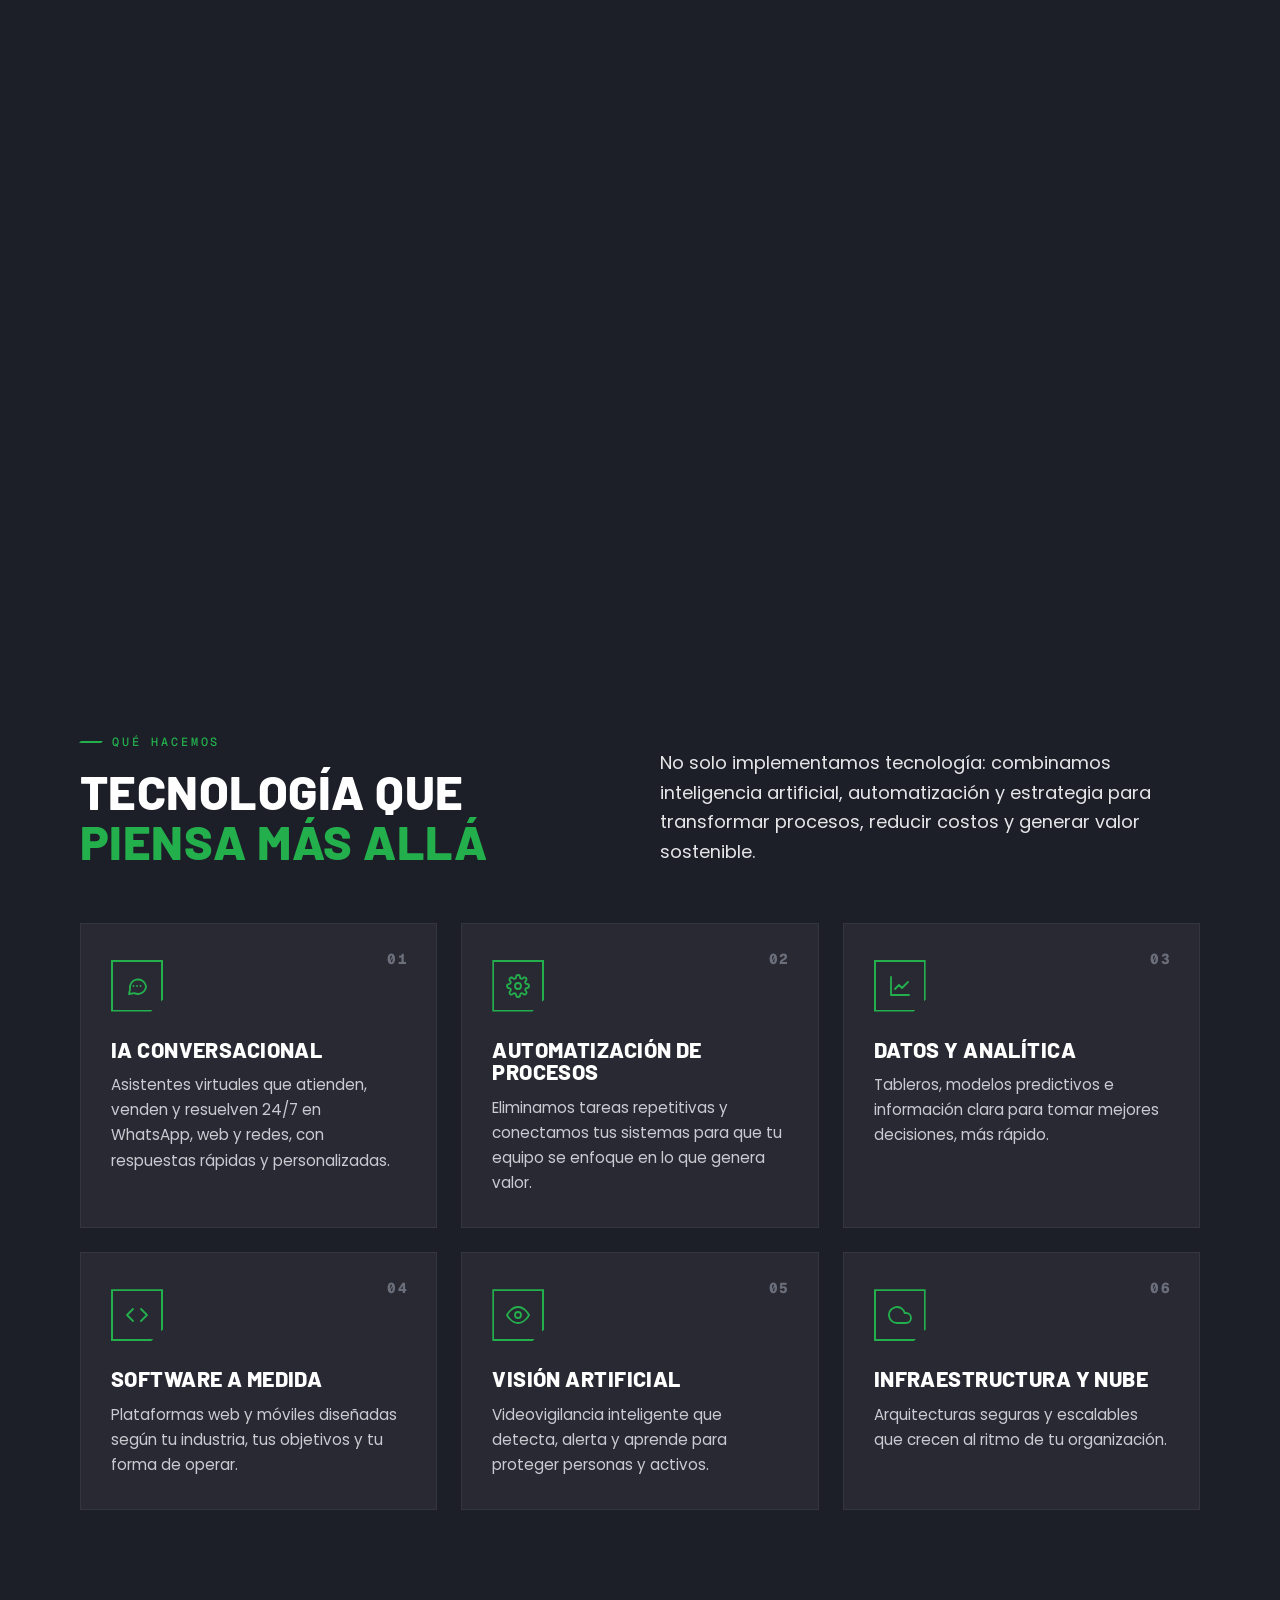
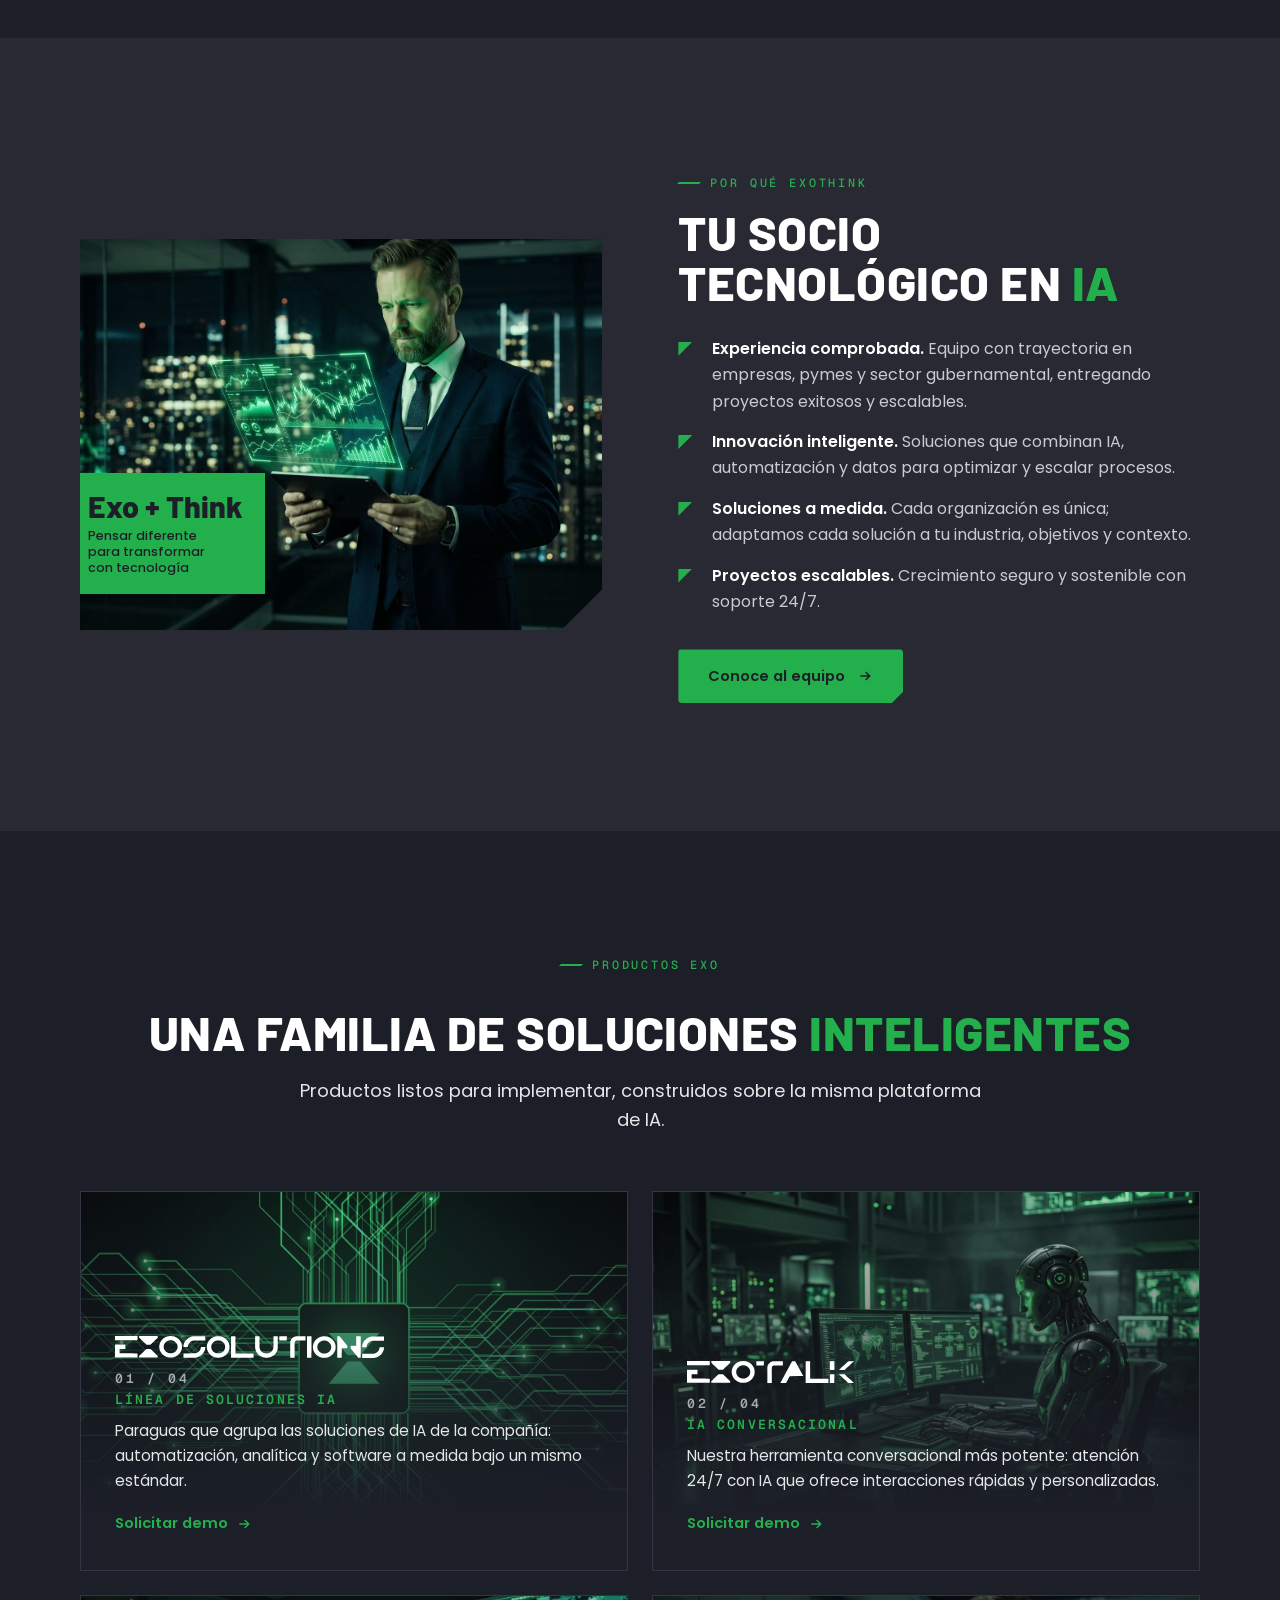
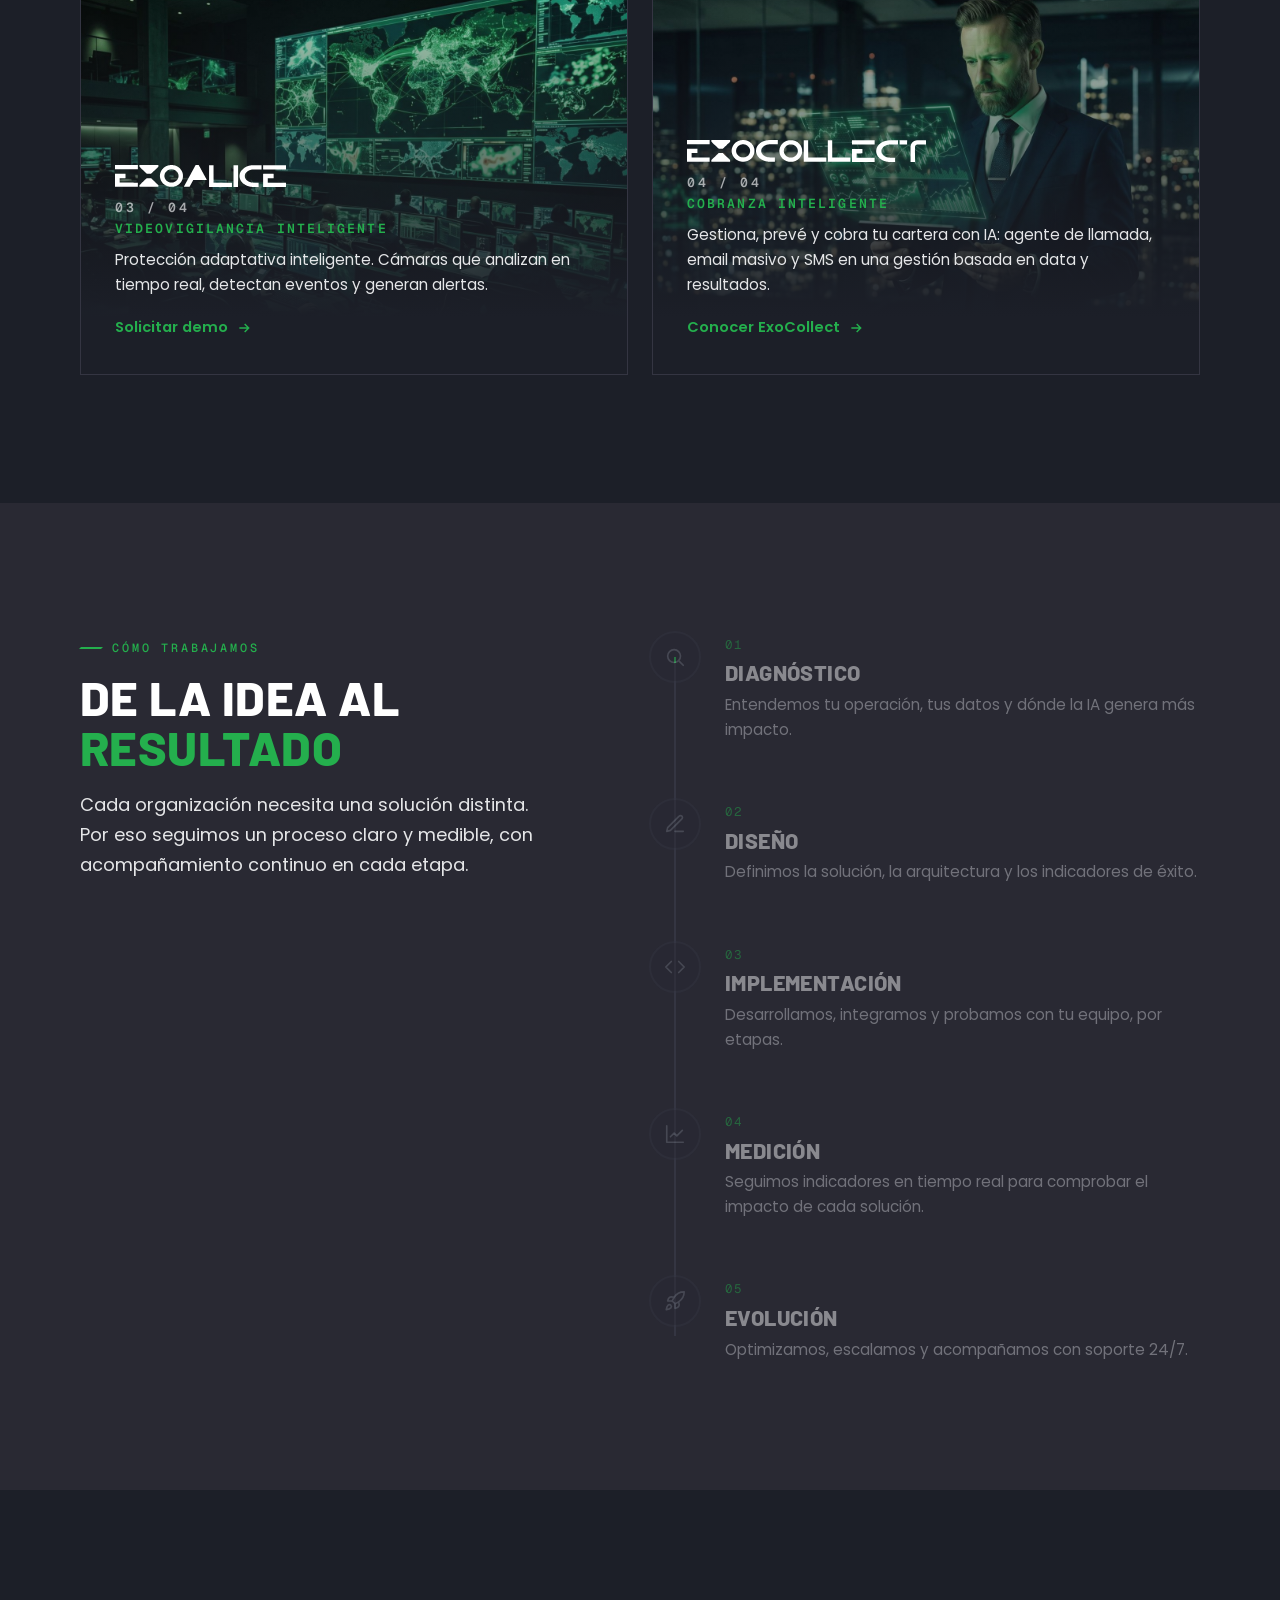
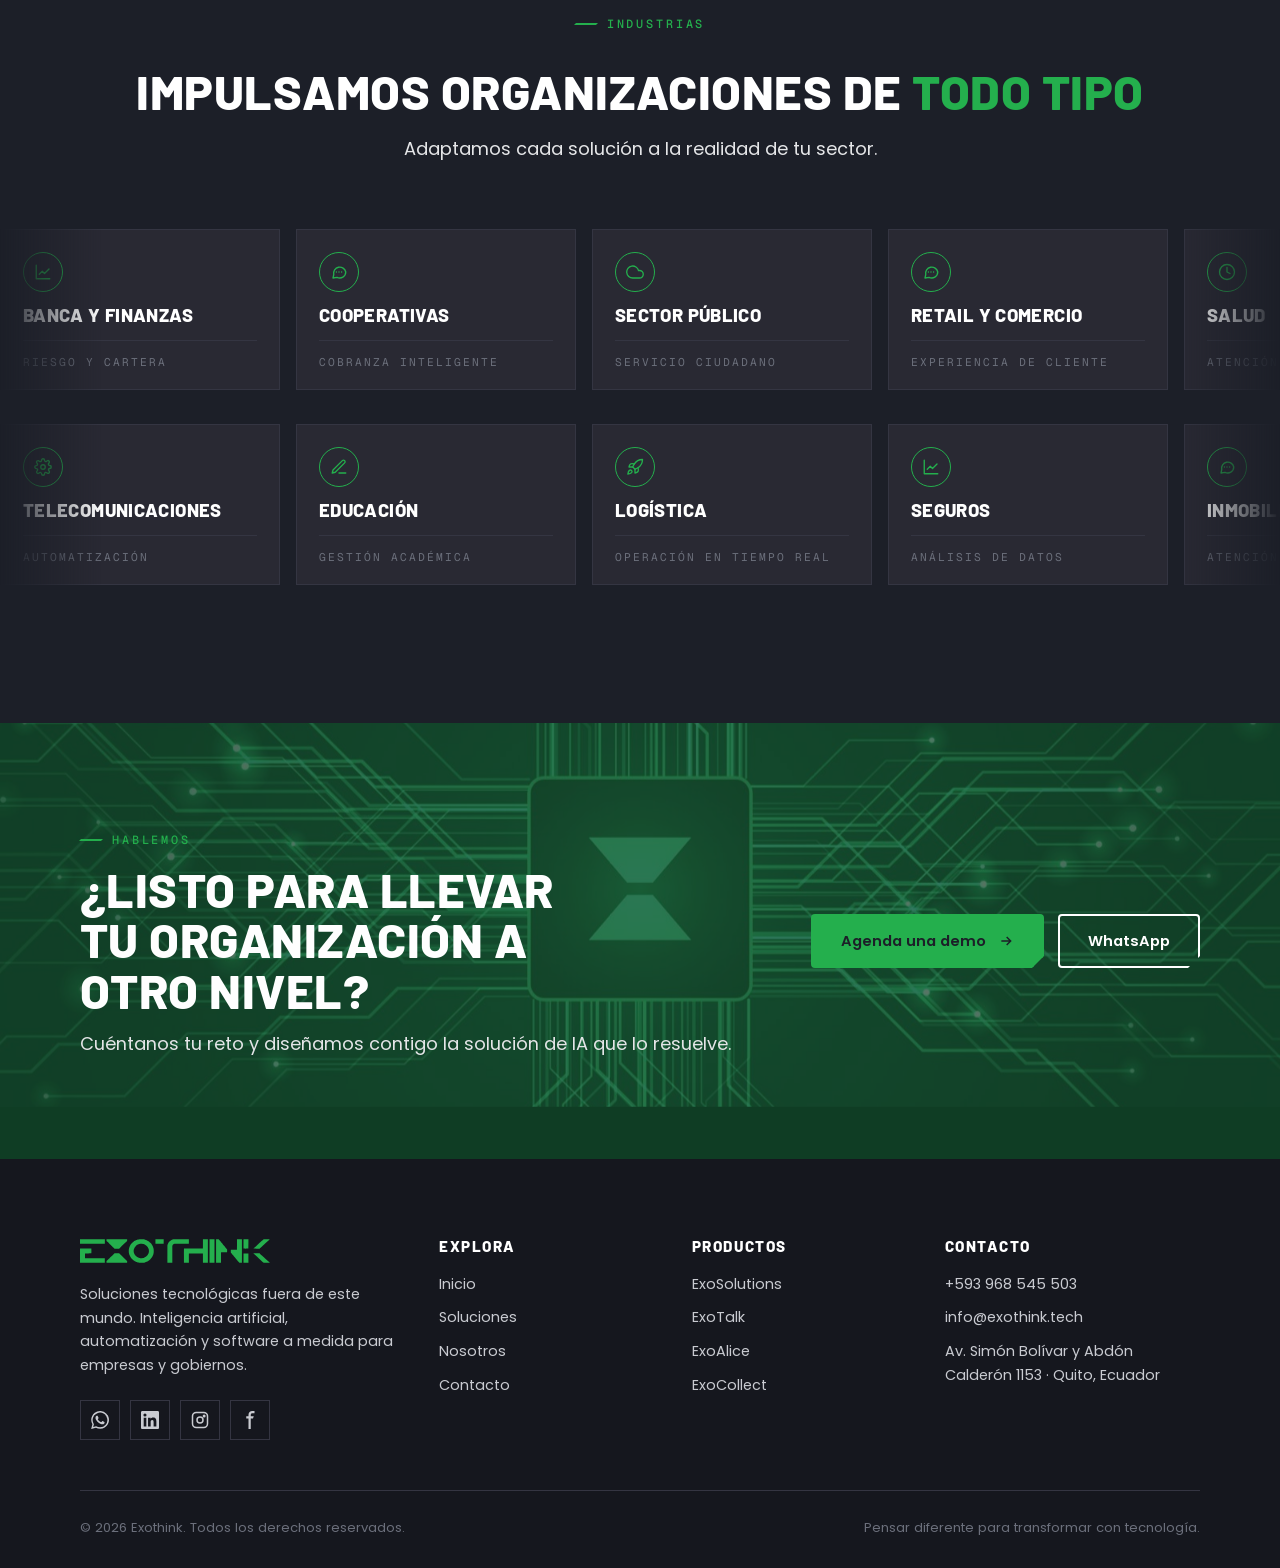
==== commit d8388c0c: "Menú Productos, botón volver arriba y arreglos - Desplegable Productos en el menú (escritorio y móvi" ====
--- a/index.html
+++ b/index.html
@@ -14,13 +14,13 @@
 <link rel="preconnect" href="https://fonts.googleapis.com">
 <link rel="preconnect" href="https://fonts.gstatic.com" crossorigin>
 <link href="https://fonts.googleapis.com/css2?family=Barlow:wght@600;700;800&family=Geist+Mono:wght@400;500&family=Poppins:ital,wght@0,300;0,400;0,500;0,600;1,500&display=swap" rel="stylesheet">
-<link rel="stylesheet" href="assets/css/style.css?v=33256dd5">
+<link rel="stylesheet" href="assets/css/style.css?v=9fdcee28">
 </head>
 <body>
 <header class="hdr">
   <div class="wrap">
     <a class="brand" href="index.html" aria-label="Exothink inicio"><img src="assets/img/logo.svg" alt="Exothink" width="206" height="26"></a>
-    <nav class="nav" aria-label="Principal"><a href="index.html" class=on>Inicio</a><a href="soluciones.html">Soluciones</a><a href="nosotros.html">Nosotros</a><a class="btn" href="contacto.html">Contáctanos</a></nav>
+    <nav class="nav" aria-label="Principal"><a href="index.html" class=on>Inicio</a><a href="soluciones.html">Soluciones</a><div class="dd"><button class="dd-t" type="button" aria-expanded="false" aria-controls="dd-prod">Productos <svg viewBox="0 0 24 24" aria-hidden="true"><path d="M6 9l6 6 6-6" fill="none" stroke="currentColor" stroke-width="2"/></svg></button><div class="dd-m" id="dd-prod"><a href="soluciones.html#exosolutions"><b>ExoSolutions</b><small>Línea de soluciones IA</small></a><a href="soluciones.html#exotalk"><b>ExoTalk</b><small>IA conversacional</small></a><a href="soluciones.html#exoalice"><b>ExoAlice</b><small>Videovigilancia inteligente</small></a><a href="exocollect.html"><b>ExoCollect</b><small>Cobranza inteligente</small></a></div></div><a href="nosotros.html">Nosotros</a><a class="btn" href="contacto.html">Contáctanos</a></nav>
     <button class="burger" aria-label="Abrir menú" aria-expanded="false"><span></span><span></span><span></span></button>
   </div>
 </header>
@@ -159,9 +159,10 @@
     <div class="bot"><span>© <span data-year>2026</span> Exothink. Todos los derechos reservados.</span><span>Pensar diferente para transformar con tecnología.</span></div>
   </div>
 </footer>
+<button class="totop" type="button" aria-label="Volver arriba"><svg class="ring" viewBox="0 0 48 48" aria-hidden="true"><circle cx="24" cy="24" r="22"/><circle class="bar" cx="24" cy="24" r="22"/></svg><svg class="up" viewBox="0 0 24 24" aria-hidden="true"><path d="M12 19V5M5 12l7-7 7 7" fill="none" stroke="currentColor" stroke-width="2" stroke-linecap="square"/></svg></button>
 <a class="wa" href="https://wa.me/593968545503" target="_blank" rel="noopener" aria-label="Escríbenos por WhatsApp"><svg viewBox="0 0 24 24" fill="currentColor"><path d="M17.5 14.4c-.3-.1-1.8-.9-2-1-.3-.1-.5-.1-.7.1-.2.3-.8 1-.9 1.2-.2.2-.3.2-.6.1-.3-.1-1.3-.5-2.4-1.5-.9-.8-1.5-1.8-1.7-2.1-.2-.3 0-.5.1-.6l.4-.5c.2-.2.2-.3.3-.5.1-.2 0-.4 0-.5l-.9-2.2c-.2-.6-.5-.5-.7-.5h-.6c-.2 0-.5.1-.8.4-.3.3-1 1-1 2.5s1.1 2.9 1.2 3.1c.1.2 2.1 3.2 5.1 4.5.7.3 1.3.5 1.7.6.7.2 1.4.2 1.9.1.6-.1 1.8-.7 2-1.4.2-.7.2-1.3.2-1.4-.1-.1-.3-.2-.6-.3zM12 21.8c-1.8 0-3.5-.5-5-1.4l-.4-.2-3.7 1 1-3.6-.2-.4A9.8 9.8 0 1 1 12 21.8zM20.5 3.5A11.8 11.8 0 0 0 1.9 17.7L.2 24l6.4-1.7A11.8 11.8 0 0 0 24 12c0-3.2-1.2-6.1-3.5-8.5z"/></svg></a>
-<script src="assets/vendor/gsap.min.js?v=33256dd5" defer></script>
-<script src="assets/vendor/ScrollTrigger.min.js?v=33256dd5" defer></script>
-<script src="assets/js/main.js?v=33256dd5" defer></script>
+<script src="assets/vendor/gsap.min.js?v=9fdcee28" defer></script>
+<script src="assets/vendor/ScrollTrigger.min.js?v=9fdcee28" defer></script>
+<script src="assets/js/main.js?v=9fdcee28" defer></script>
 </body>
 </html>
--- a/assets/css/style.css
+++ b/assets/css/style.css
@@ -290,7 +290,7 @@
 .reveal-text b .w.on,.reveal-text b{color:var(--verde)}
 .lead[data-reveal] .w{opacity:.25;transition:opacity .35s}
 .lead[data-reveal] .w.on{opacity:1}
-.wm{position:absolute;right:-4vw;bottom:-4vw;font:800 clamp(8rem,26vw,24rem)/.8 var(--f-titulo);color:transparent;-webkit-text-stroke:1.5px var(--linea);letter-spacing:-.02em;pointer-events:none;white-space:nowrap;transform:translateX(calc(var(--p,0) * -18%));will-change:transform}
+span.wm{position:absolute;right:-4vw;bottom:-4vw;font:800 clamp(8rem,26vw,24rem)/.8 var(--f-titulo);color:transparent;-webkit-text-stroke:1.5px var(--linea);letter-spacing:-.02em;pointer-events:none;white-space:nowrap;transform:translateX(calc(var(--p,0) * -18%));will-change:transform}
 
 /* Logotipo gigante con imagen dentro */
 .bigmark{height:220vh;position:relative;background:var(--noche)}
@@ -362,3 +362,45 @@
 .gsap .card{transition:border-color .3s}
 .gsap .card:hover{transform:none}
 .media,.prod,.maplink{overflow:hidden}
+
+/* ---------- Menú: desplegable de Productos ---------- */
+.dd{position:relative}
+.dd-t{display:inline-flex;align-items:center;gap:6px;background:none;border:0;cursor:pointer;font:inherit;font-size:.9rem;font-weight:500;color:var(--plata);padding:6px 0;position:relative}
+.dd-t svg{width:14px;height:14px;transition:transform .25s}
+.dd-t::after{content:"";position:absolute;left:0;bottom:0;height:2px;width:0;background:var(--verde);transition:width .25s}
+.dd-t:hover::after,.dd-t.on::after{width:100%}
+.dd-t.on{color:#fff}
+.dd-m{position:absolute;top:calc(100% + 18px);left:50%;width:330px;padding:10px;background:var(--noche);border:1px solid var(--linea);box-shadow:0 24px 60px rgba(0,0,0,.45);opacity:0;visibility:hidden;transform:translate(-50%,8px);transition:opacity .2s,transform .2s,visibility .2s}
+.dd-m::before{content:"";position:absolute;left:0;right:0;top:-20px;height:20px}
+.dd:hover .dd-m,.dd:focus-within .dd-m,.dd.open .dd-m{opacity:1;visibility:visible;transform:translate(-50%,0)}
+.dd:hover .dd-t svg,.dd.open .dd-t svg{transform:rotate(180deg)}
+.nav .dd-m a{display:block;padding:12px 14px;border-left:2px solid transparent;transition:background .2s,border-color .2s}
+.nav .dd-m a::after{display:none}
+.nav .dd-m a:hover,.nav .dd-m a.on{background:var(--espacio);border-color:var(--verde)}
+.dd-m b{display:block;font-family:'Barlow',sans-serif;font-weight:700;font-size:1rem;letter-spacing:.02em;color:#fff}
+.dd-m small{display:block;font-family:'Geist Mono',monospace;font-size:.72rem;letter-spacing:.06em;text-transform:uppercase;color:var(--verde);margin-top:2px}
+.prod{scroll-margin-top:110px}
+@media (max-width:860px){
+  .dd{display:flex;flex-direction:column;align-items:center}
+  .dd-t{font-size:1.3rem}
+  .dd-t::after{display:none}
+  .dd-m{position:static;width:auto;padding:0;background:none;border:0;box-shadow:none;transform:none;opacity:1;visibility:visible;display:none;margin-top:8px;text-align:center}
+  .dd.open .dd-m{display:block;transform:none}
+  .dd:hover .dd-m{transform:none}
+  .nav .dd-m a{padding:8px 12px;border:0}
+  .nav .dd-m a:hover,.nav .dd-m a.on{background:none}
+  .dd-m b{font-size:1.05rem;color:var(--plata)}
+  .dd-m small{display:none}
+}
+
+/* ---------- Botón volver arriba (sigue al usuario) ---------- */
+.totop{position:fixed;right:24px;bottom:88px;z-index:40;width:48px;height:48px;border-radius:50%;border:0;padding:0;background:var(--noche);color:#fff;cursor:pointer;display:grid;place-items:center;box-shadow:0 10px 30px rgba(0,0,0,.4);opacity:0;visibility:hidden;transform:translateY(14px);transition:opacity .3s,transform .3s,visibility .3s,color .2s}
+.totop.show{opacity:1;visibility:visible;transform:none}
+.totop:hover{color:var(--verde);transform:translateY(-3px)}
+.totop:focus-visible{outline:2px solid var(--verde);outline-offset:3px}
+.totop .ring{position:absolute;inset:0;width:100%;height:100%;transform:rotate(-90deg)}
+.totop .ring circle{fill:none;stroke:var(--linea);stroke-width:2}
+.totop .ring .bar{stroke:var(--verde);stroke-dasharray:138.2;stroke-dashoffset:calc(138.2 * (1 - var(--sp,0)))}
+.totop .up{width:20px;height:20px;position:relative}
+@media (max-width:560px){.totop{right:26px;bottom:86px;width:44px;height:44px}}
+@media (prefers-reduced-motion:reduce){.totop{transition:none}}
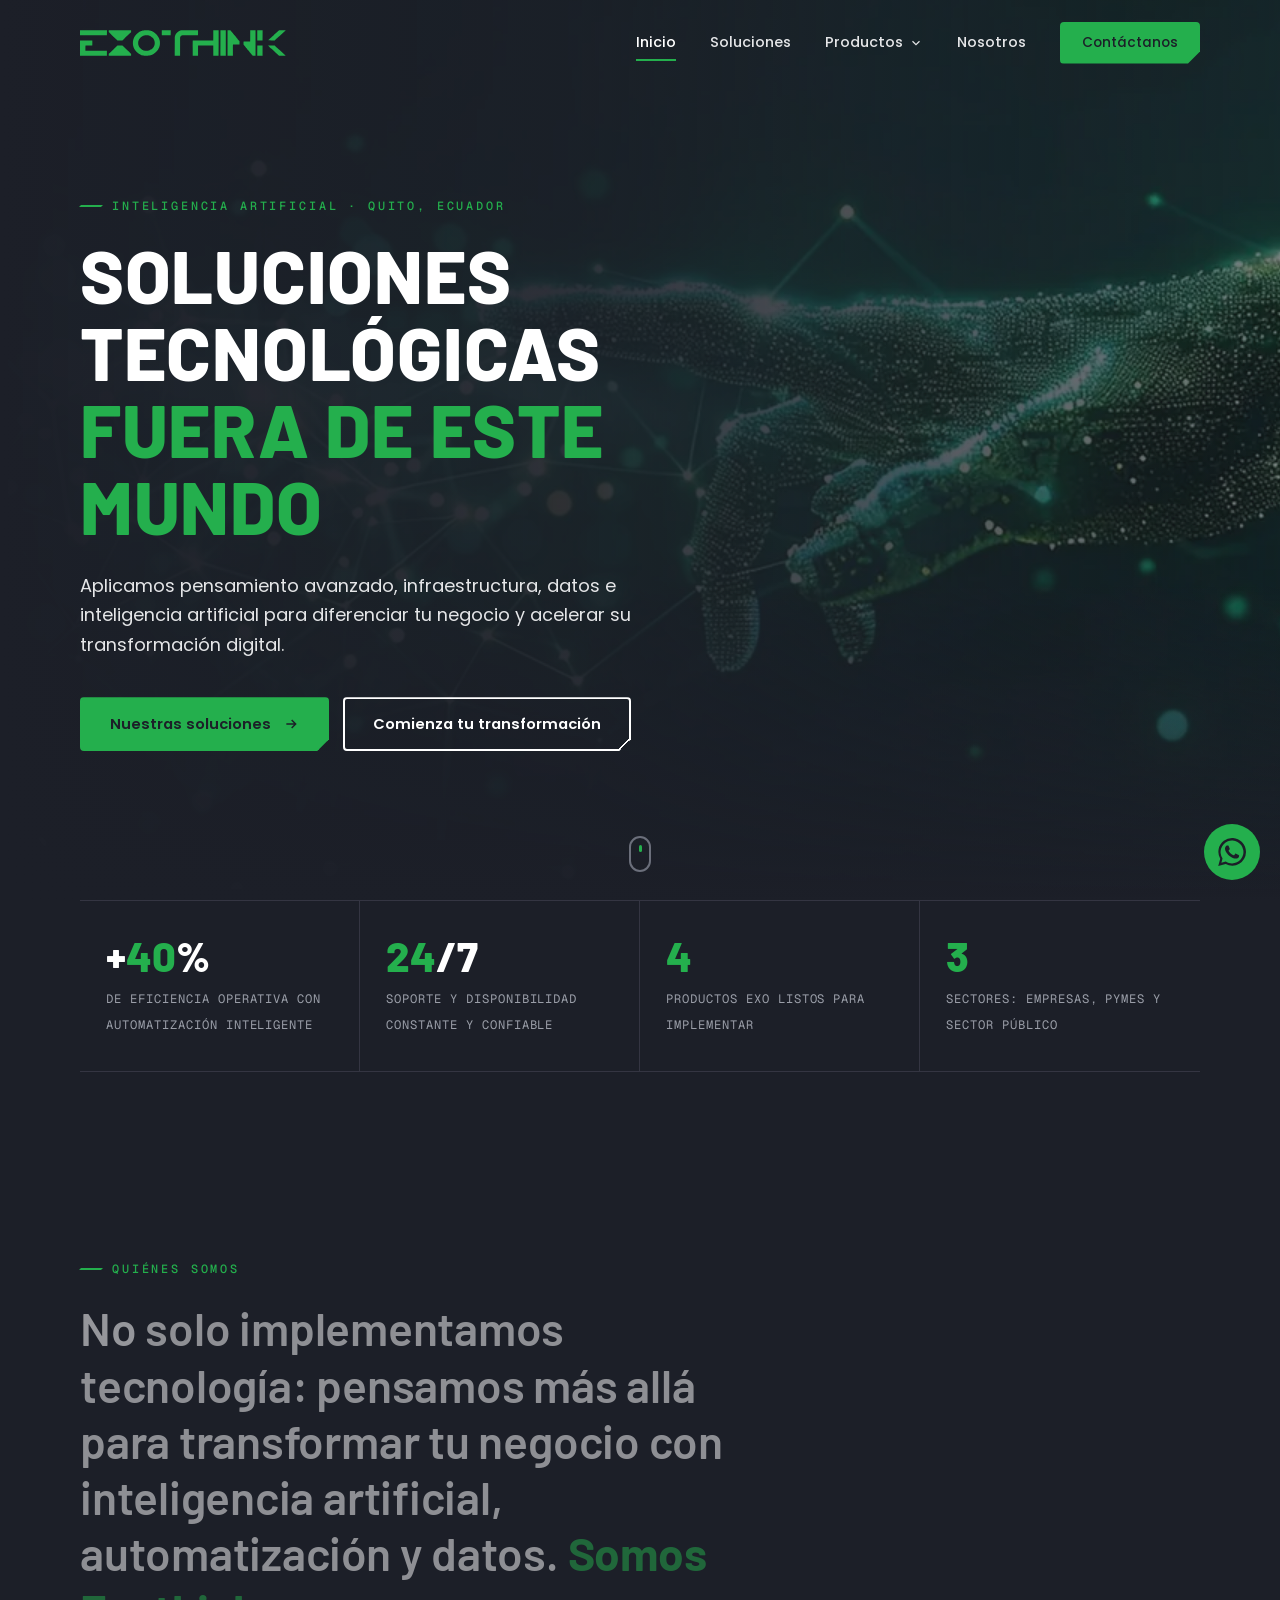
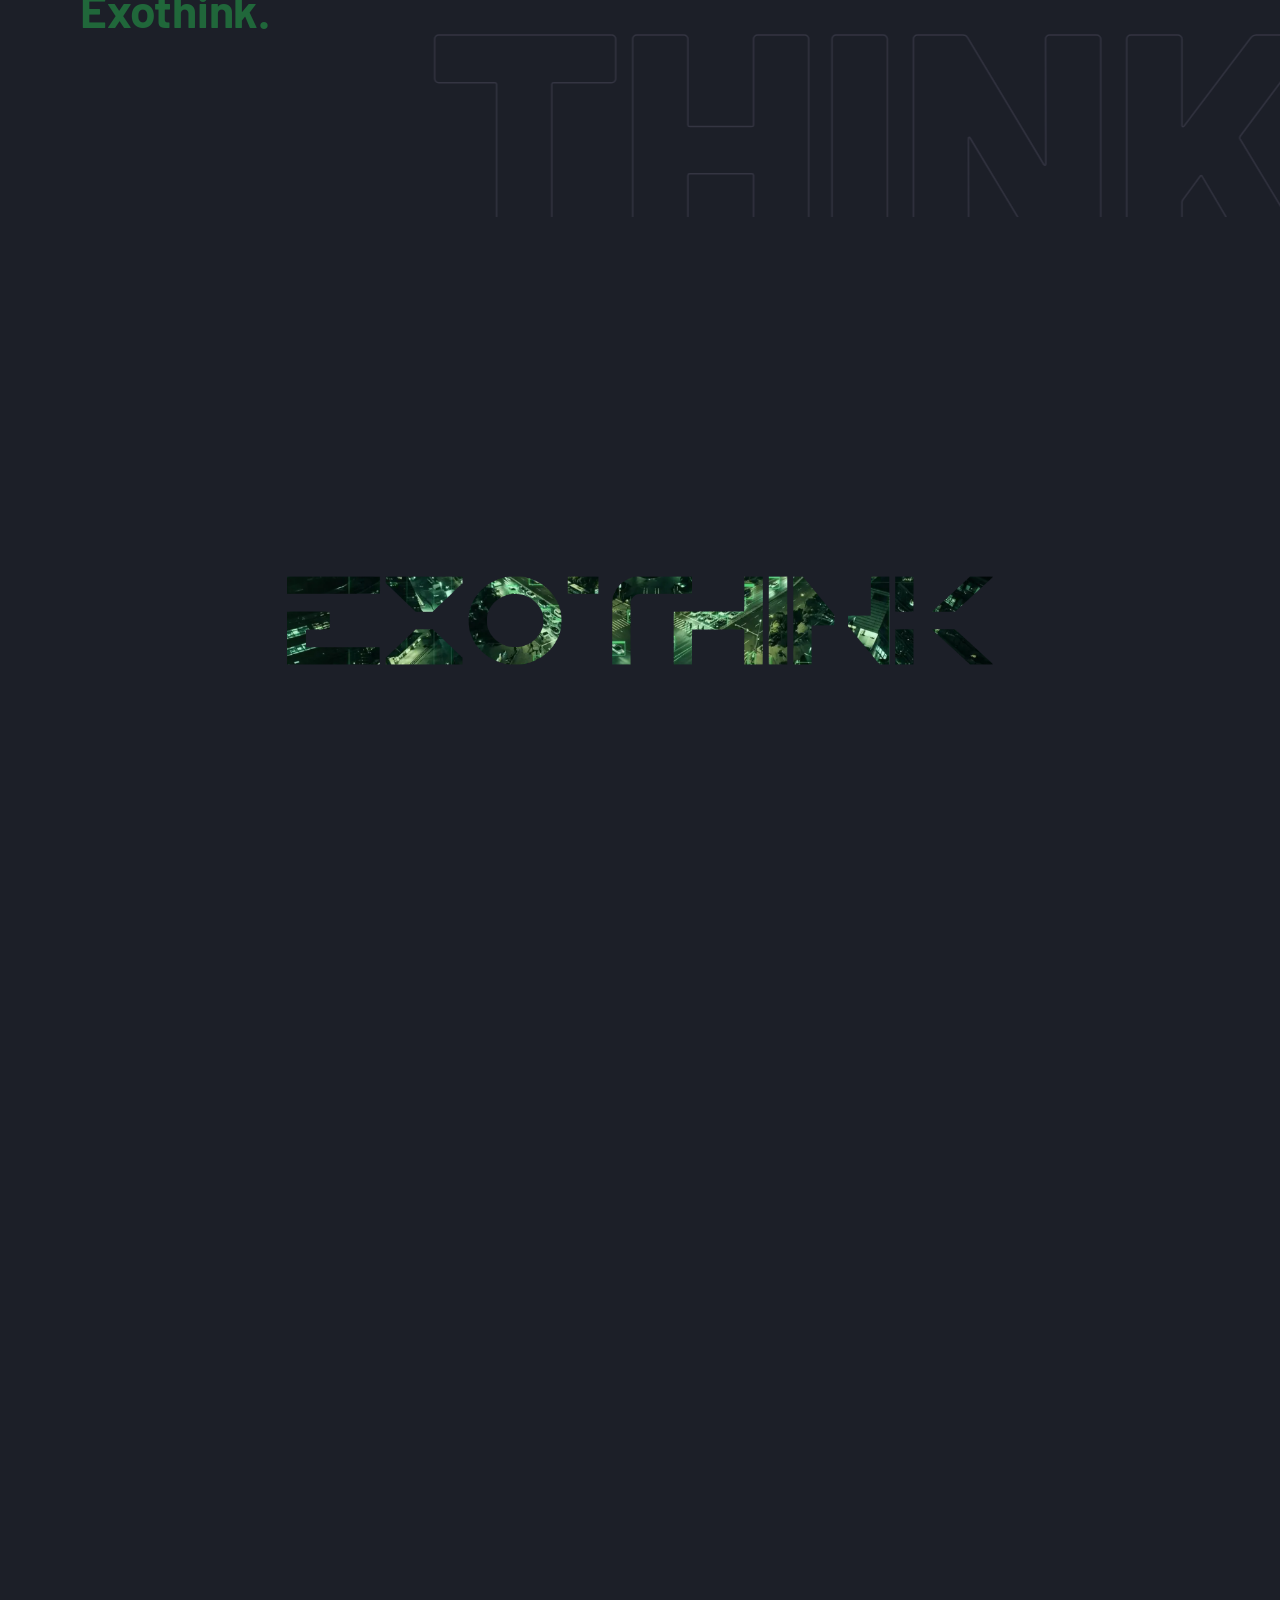
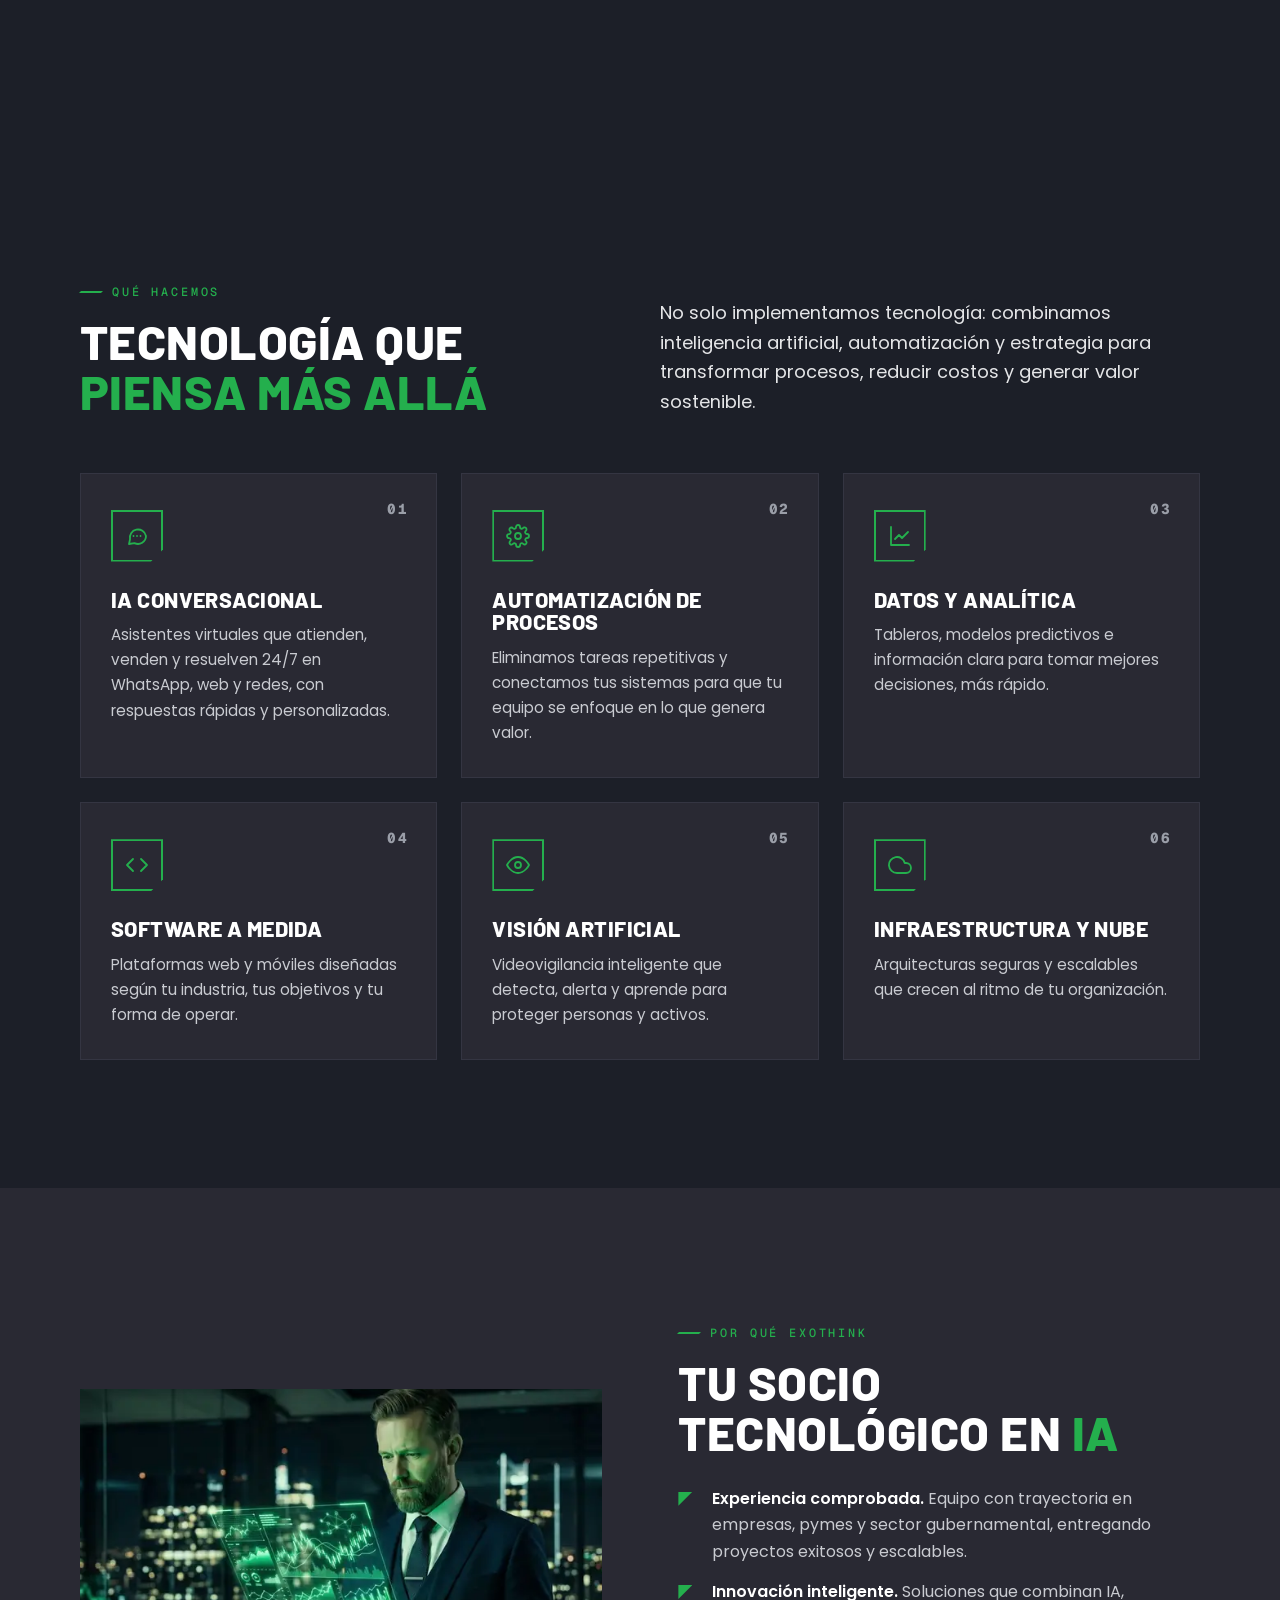
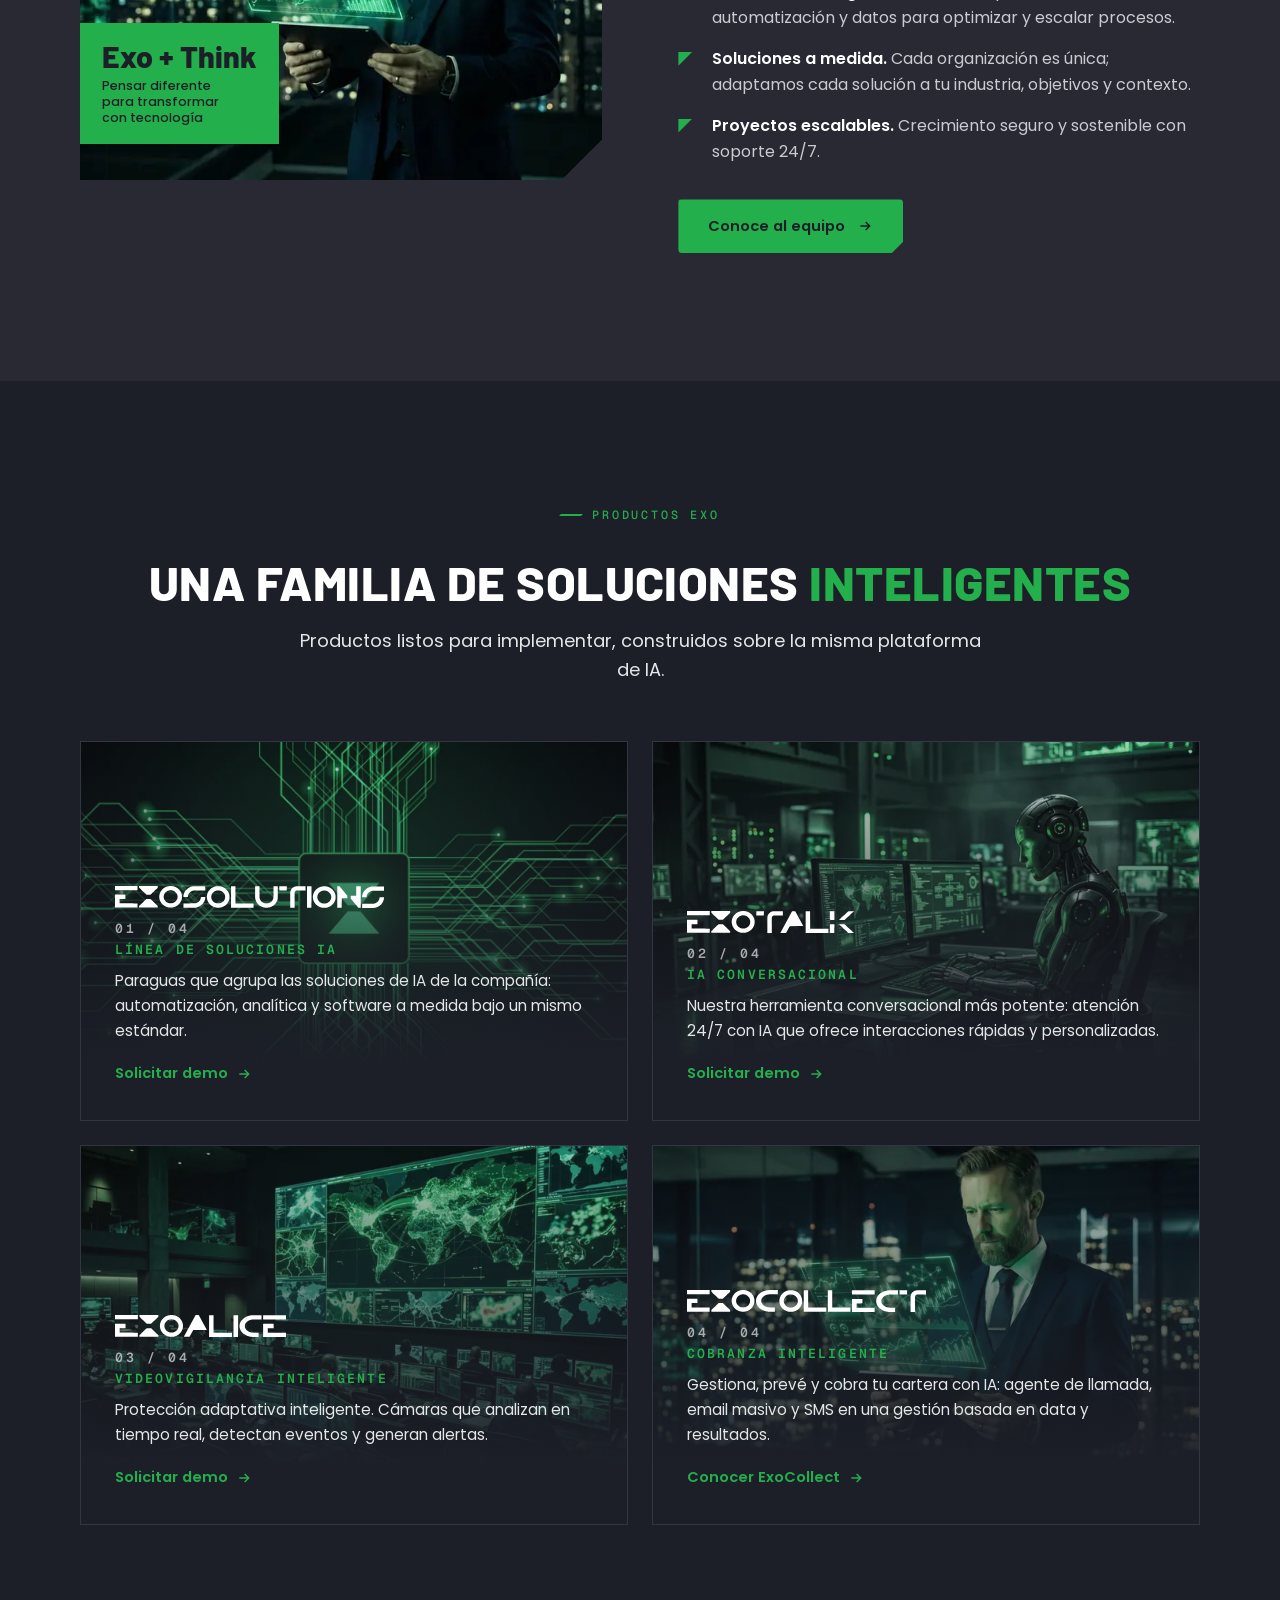
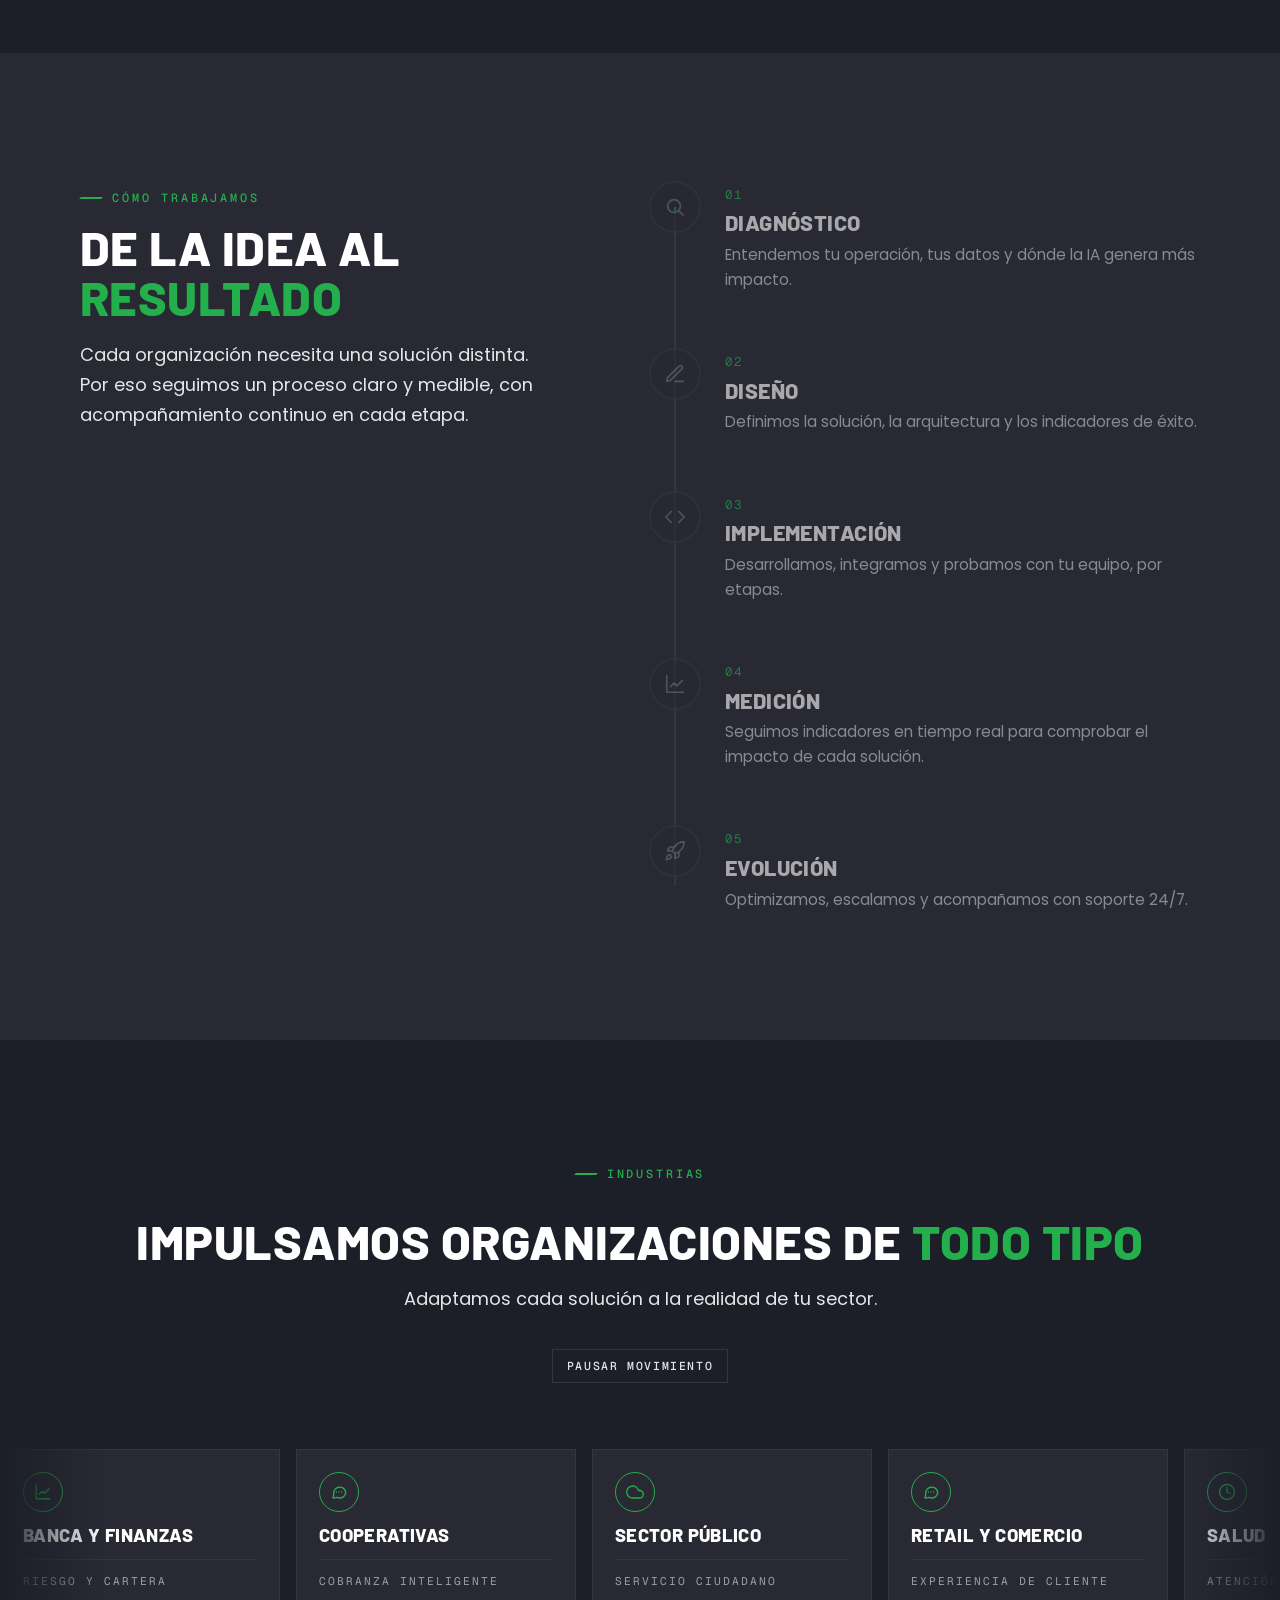
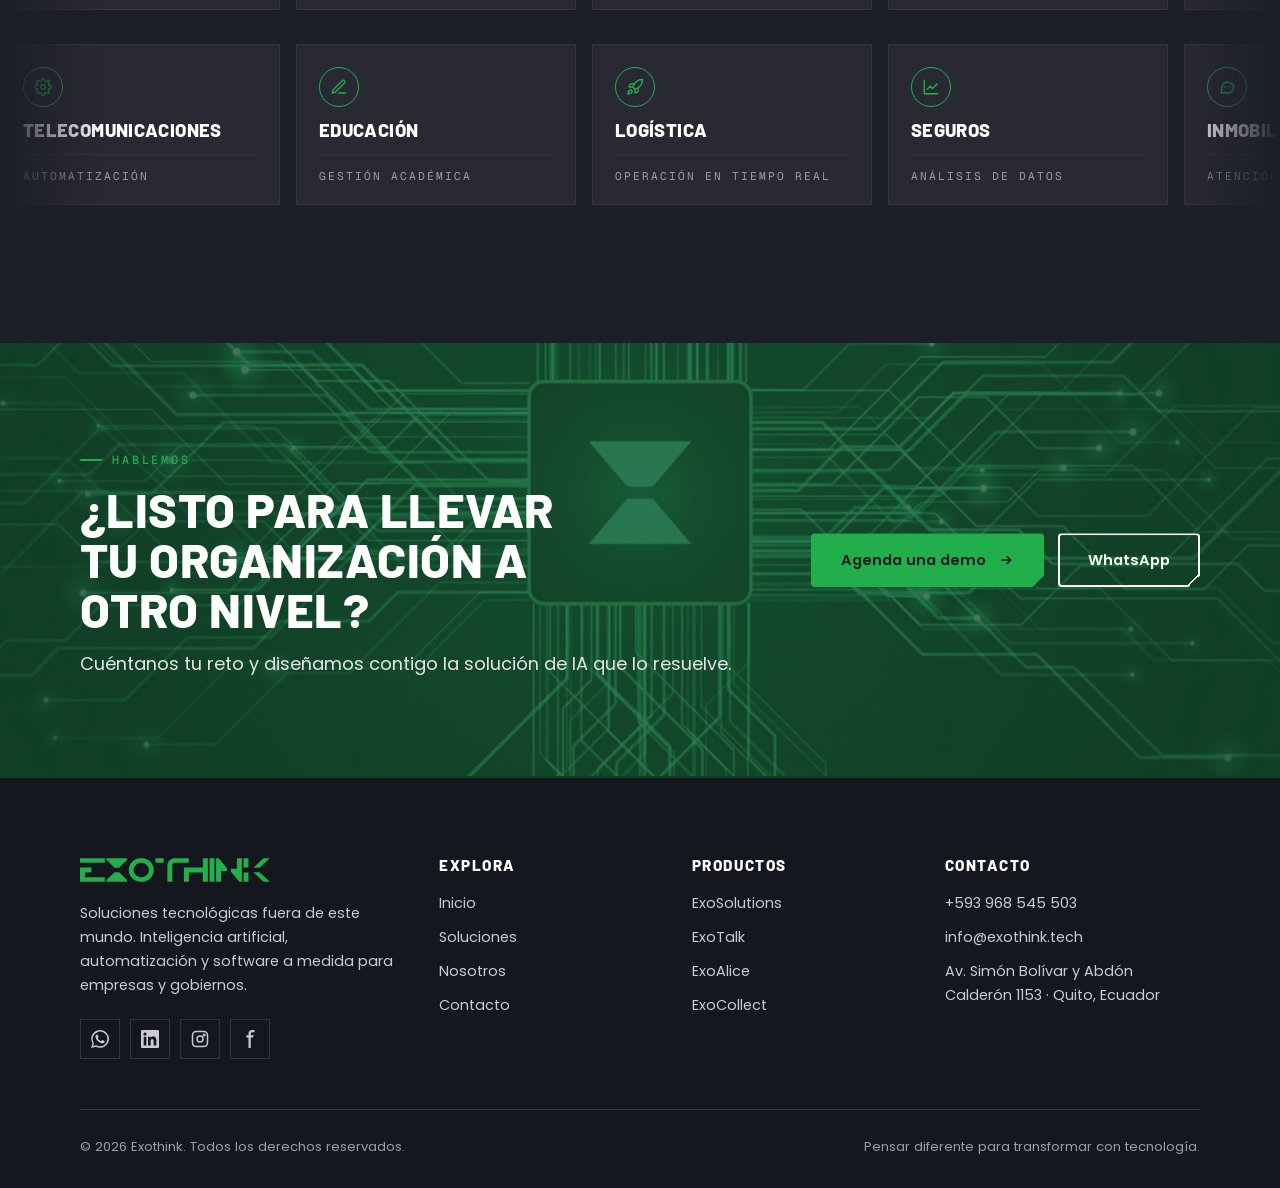
==== commit 9ab17538: "Arreglos de la revisión web - Formulario: mensaje honesto tras abrir correo/WhatsApp, con datos de r" ====
--- a/index.html
+++ b/index.html
@@ -3,28 +3,40 @@
 <head>
 <meta charset="utf-8">
 <meta name="viewport" content="width=device-width,initial-scale=1">
+<script>document.documentElement.classList.add('js')</script>
 <title>Exothink · Soluciones tecnológicas fuera de este mundo</title>
 <meta name="description" content="Exothink: inteligencia artificial, automatización y software a medida para empresas y gobiernos. Soluciones tecnológicas fuera de este mundo.">
 <meta name="theme-color" content="#1C1F28">
 <meta name="color-scheme" content="dark">
 <meta property="og:title" content="Exothink · Soluciones tecnológicas fuera de este mundo">
 <meta property="og:description" content="Exothink: inteligencia artificial, automatización y software a medida para empresas y gobiernos. Soluciones tecnológicas fuera de este mundo.">
-<meta property="og:image" content="assets/img/hero.jpg">
+<meta property="og:type" content="website">
+<meta property="og:site_name" content="Exothink">
+<meta property="og:locale" content="es_EC">
+<meta property="og:url" content="https://www.exothink.tech/">
+<meta property="og:image" content="https://www.exothink.tech/assets/img/og/index.jpg">
+<meta property="og:image:width" content="1200">
+<meta property="og:image:height" content="630">
+<meta name="twitter:card" content="summary_large_image">
+<link rel="canonical" href="https://www.exothink.tech/">
 <link rel="icon" href="assets/img/isotipo.svg" type="image/svg+xml">
+<link rel="apple-touch-icon" href="/apple-touch-icon.png">
+<script type="application/ld+json">{"@context": "https://schema.org", "@type": "Organization", "name": "Exothink", "url": "https://www.exothink.tech", "logo": "https://www.exothink.tech/apple-touch-icon.png", "email": "info@exothink.tech", "telephone": "+593968545503", "address": {"@type": "PostalAddress", "streetAddress": "Av. Simón Bolívar y Abdón Calderón 1153", "addressLocality": "Quito", "addressCountry": "EC"}}</script>
 <link rel="preconnect" href="https://fonts.googleapis.com">
 <link rel="preconnect" href="https://fonts.gstatic.com" crossorigin>
 <link href="https://fonts.googleapis.com/css2?family=Barlow:wght@600;700;800&family=Geist+Mono:wght@400;500&family=Poppins:ital,wght@0,300;0,400;0,500;0,600;1,500&display=swap" rel="stylesheet">
-<link rel="stylesheet" href="assets/css/style.css?v=9fdcee28">
+<link rel="stylesheet" href="assets/css/style.css?v=7b72d203">
 </head>
 <body>
+<a class="skip" href="#contenido">Saltar al contenido</a>
 <header class="hdr">
   <div class="wrap">
     <a class="brand" href="index.html" aria-label="Exothink inicio"><img src="assets/img/logo.svg" alt="Exothink" width="206" height="26"></a>
-    <nav class="nav" aria-label="Principal"><a href="index.html" class=on>Inicio</a><a href="soluciones.html">Soluciones</a><div class="dd"><button class="dd-t" type="button" aria-expanded="false" aria-controls="dd-prod">Productos <svg viewBox="0 0 24 24" aria-hidden="true"><path d="M6 9l6 6 6-6" fill="none" stroke="currentColor" stroke-width="2"/></svg></button><div class="dd-m" id="dd-prod"><a href="soluciones.html#exosolutions"><b>ExoSolutions</b><small>Línea de soluciones IA</small></a><a href="soluciones.html#exotalk"><b>ExoTalk</b><small>IA conversacional</small></a><a href="soluciones.html#exoalice"><b>ExoAlice</b><small>Videovigilancia inteligente</small></a><a href="exocollect.html"><b>ExoCollect</b><small>Cobranza inteligente</small></a></div></div><a href="nosotros.html">Nosotros</a><a class="btn" href="contacto.html">Contáctanos</a></nav>
+    <nav class="nav" aria-label="Principal"><a href="index.html" class="on" aria-current="page">Inicio</a><a href="soluciones.html">Soluciones</a><div class="dd"><button class="dd-t" type="button" aria-expanded="false" aria-controls="dd-prod">Productos <svg viewBox="0 0 24 24" aria-hidden="true"><path d="M6 9l6 6 6-6" fill="none" stroke="currentColor" stroke-width="2"/></svg></button><div class="dd-m" id="dd-prod"><a href="soluciones.html#exosolutions"><b>ExoSolutions</b><small>Línea de soluciones IA</small></a><a href="soluciones.html#exotalk"><b>ExoTalk</b><small>IA conversacional</small></a><a href="soluciones.html#exoalice"><b>ExoAlice</b><small>Videovigilancia inteligente</small></a><a href="exocollect.html"><b>ExoCollect</b><small>Cobranza inteligente</small></a></div></div><a href="nosotros.html">Nosotros</a><a class="btn" href="contacto.html">Contáctanos</a></nav>
     <button class="burger" aria-label="Abrir menú" aria-expanded="false"><span></span><span></span><span></span></button>
   </div>
 </header>
-<main>
+<main id="contenido" tabindex="-1">
 
 <section class="hero">
   <div class="hero-bg" role="img" aria-label="Mano digital formada por redes de datos"></div>
@@ -43,7 +55,7 @@
       <div class="stat rv"><b>+<em data-count="40">40</em>%</b><span>de eficiencia operativa con automatización inteligente</span></div>
       <div class="stat rv d1"><b><em>24</em>/7</b><span>Soporte y disponibilidad constante y confiable</span></div>
       <div class="stat rv d2"><b><em data-count="4">4</em></b><span>Productos Exo listos para implementar</span></div>
-      <div class="stat rv d3"><b><em>3</em> sectores</b><span>Empresas, pymes y sector público</span></div>
+      <div class="stat rv d3"><b><em>3</em></b><span>Sectores: empresas, pymes y sector público</span></div>
     </div>
   </div>
 </section>
@@ -80,7 +92,7 @@
 
 <section class="sec alt">
   <div class="wrap split">
-    <div class="media rv"><img src="assets/img/business.jpg" alt="Ejecutivo revisando datos en una tableta holográfica" loading="lazy"><div class="tag">Exo + Think<small>Pensar diferente para transformar con tecnología</small></div></div>
+    <div class="media rv"><img src="assets/img/business.jpg" srcset="assets/img/business-800.webp 800w, assets/img/business-1400.webp 1400w" sizes="(max-width:860px) 92vw, 600px" alt="Ejecutivo revisando datos en una tableta holográfica" loading="lazy"><div class="tag">Exo + Think<small>Pensar diferente para transformar con tecnología</small></div></div>
     <div class="rv d1">
       <span class="eyebrow">Por qué Exothink</span>
       <h2>Tu socio tecnológico en <span class="g">IA</span></h2>
@@ -98,10 +110,10 @@
 <section class="sec">
   <div class="wrap">
     <div class="head center"><span class="eyebrow rv">Productos Exo</span><h2 class="rv d1">Una familia de soluciones <span class="g">inteligentes</span></h2><p class="lead rv d2">Productos listos para implementar, construidos sobre la misma plataforma de IA.</p></div>
-    <div class="products"><article class="prod rv d0" id="exosolutions"><img class="pbg" src="assets/img/circuit.jpg" alt="" loading="lazy"><img class="wm" src="assets/img/exosolutions-white.svg" alt="Exosolutions"><div class="desc"><span class="pn">01 / 04</span>Línea de soluciones IA</div><p>Paraguas que agrupa las soluciones de IA de la compañía: automatización, analítica y software a medida bajo un mismo estándar.</p><a class="link" href="contacto.html">Solicitar demo <svg viewBox="0 0 24 24" fill="none" stroke="currentColor" stroke-width="2.2"><path d="M5 12h14M13 6l6 6-6 6"/></svg></a></article>
-<article class="prod rv d1" id="exotalk"><img class="pbg" src="assets/img/robot.jpg" alt="" loading="lazy"><img class="wm" src="assets/img/exotalk-white.svg" alt="Exotalk"><div class="desc"><span class="pn">02 / 04</span>IA conversacional</div><p>Nuestra herramienta conversacional más potente: atención 24/7 con IA que ofrece interacciones rápidas y personalizadas.</p><a class="link" href="contacto.html">Solicitar demo <svg viewBox="0 0 24 24" fill="none" stroke="currentColor" stroke-width="2.2"><path d="M5 12h14M13 6l6 6-6 6"/></svg></a></article>
-<article class="prod rv d0" id="exoalice"><img class="pbg" src="assets/img/command.jpg" alt="" loading="lazy"><img class="wm" src="assets/img/exoalice-white.svg" alt="Exoalice"><div class="desc"><span class="pn">03 / 04</span>Videovigilancia inteligente</div><p>Protección adaptativa inteligente. Cámaras que analizan en tiempo real, detectan eventos y generan alertas.</p><a class="link" href="contacto.html">Solicitar demo <svg viewBox="0 0 24 24" fill="none" stroke="currentColor" stroke-width="2.2"><path d="M5 12h14M13 6l6 6-6 6"/></svg></a></article>
-<article class="prod rv d1" id="exocollect"><img class="pbg" src="assets/img/business.jpg" alt="" loading="lazy"><img class="wm" src="assets/img/exocollect-white.svg" alt="Exocollect"><div class="desc"><span class="pn">04 / 04</span>Cobranza inteligente</div><p>Gestiona, prevé y cobra tu cartera con IA: agente de llamada, email masivo y SMS en una gestión basada en data y resultados.</p><a class="link" href="exocollect.html">Conocer ExoCollect <svg viewBox="0 0 24 24" fill="none" stroke="currentColor" stroke-width="2.2"><path d="M5 12h14M13 6l6 6-6 6"/></svg></a></article></div>
+    <div class="products"><article class="prod rv d0" id="exosolutions"><img class="pbg" src="assets/img/circuit.jpg" srcset="assets/img/circuit-800.webp 800w, assets/img/circuit-1400.webp 1400w" sizes="(max-width:860px) 92vw, 600px" alt="" loading="lazy"><img class="wm" src="assets/img/exosolutions-white.svg" alt="ExoSolutions" width="269" height="22" loading="lazy"><div class="desc"><span class="pn">01 / 04</span>Línea de soluciones IA</div><p>Paraguas que agrupa las soluciones de IA de la compañía: automatización, analítica y software a medida bajo un mismo estándar.</p><a class="link" href="contacto.html">Solicitar demo <svg viewBox="0 0 24 24" fill="none" stroke="currentColor" stroke-width="2.2"><path d="M5 12h14M13 6l6 6-6 6"/></svg></a></article>
+<article class="prod rv d1" id="exotalk"><img class="pbg" src="assets/img/robot.jpg" srcset="assets/img/robot-800.webp 800w, assets/img/robot-1400.webp 1400w" sizes="(max-width:860px) 92vw, 600px" alt="" loading="lazy"><img class="wm" src="assets/img/exotalk-white.svg" alt="ExoTalk" width="167" height="22" loading="lazy"><div class="desc"><span class="pn">02 / 04</span>IA conversacional</div><p>Nuestra herramienta conversacional más potente: atención 24/7 con IA que ofrece interacciones rápidas y personalizadas.</p><a class="link" href="contacto.html">Solicitar demo <svg viewBox="0 0 24 24" fill="none" stroke="currentColor" stroke-width="2.2"><path d="M5 12h14M13 6l6 6-6 6"/></svg></a></article>
+<article class="prod rv d0" id="exoalice"><img class="pbg" src="assets/img/command.jpg" srcset="assets/img/command-800.webp 800w, assets/img/command-1400.webp 1400w" sizes="(max-width:860px) 92vw, 600px" alt="" loading="lazy"><img class="wm" src="assets/img/exoalice-white.svg" alt="ExoAlice" width="170" height="22" loading="lazy"><div class="desc"><span class="pn">03 / 04</span>Videovigilancia inteligente</div><p>Protección adaptativa inteligente. Cámaras que analizan en tiempo real, detectan eventos y generan alertas.</p><a class="link" href="contacto.html">Solicitar demo <svg viewBox="0 0 24 24" fill="none" stroke="currentColor" stroke-width="2.2"><path d="M5 12h14M13 6l6 6-6 6"/></svg></a></article>
+<article class="prod rv d1" id="exocollect"><img class="pbg" src="assets/img/business.jpg" srcset="assets/img/business-800.webp 800w, assets/img/business-1400.webp 1400w" sizes="(max-width:860px) 92vw, 600px" alt="" loading="lazy"><img class="wm" src="assets/img/exocollect-white.svg" alt="ExoCollect" width="239" height="22" loading="lazy"><div class="desc"><span class="pn">04 / 04</span>Cobranza inteligente</div><p>Gestiona, prevé y cobra tu cartera con IA: agente de llamada, email masivo y SMS en una gestión basada en data y resultados.</p><a class="link" href="exocollect.html">Conocer ExoCollect <svg viewBox="0 0 24 24" fill="none" stroke="currentColor" stroke-width="2.2"><path d="M5 12h14M13 6l6 6-6 6"/></svg></a></article></div>
   </div>
 </section>
 
@@ -125,7 +137,7 @@
 
 <section class="sec ind">
   <div class="wrap">
-    <div class="head center"><span class="eyebrow rv">Industrias</span><h2 class="rv d1">Impulsamos organizaciones de <span class="g">todo tipo</span></h2><p class="lead rv d2">Adaptamos cada solución a la realidad de tu sector.</p></div>
+    <div class="head center"><span class="eyebrow rv">Industrias</span><h2 class="rv d1">Impulsamos organizaciones de <span class="g">todo tipo</span></h2><p class="lead rv d2">Adaptamos cada solución a la realidad de tu sector.</p><button class="mq-pause rv d2" type="button" aria-pressed="false">Pausar movimiento</button></div>
   </div>
   <div class="marquee"><div class="mq-track"><div class="mq-card"><span class="mq-ic"><svg viewBox="0 0 24 24" fill="none" stroke="currentColor" stroke-width="1.8" stroke-linecap="round" stroke-linejoin="round"><path d="M3 3v18h18"/><path d="M7 15l4-4 3 3 6-6"/></svg></span><h3>Banca y finanzas</h3><small>Riesgo y cartera</small></div><div class="mq-card"><span class="mq-ic"><svg viewBox="0 0 24 24" fill="none" stroke="currentColor" stroke-width="1.8" stroke-linecap="round" stroke-linejoin="round"><path d="M21 12a8 8 0 0 1-11.6 7.1L4 20l1-4.6A8 8 0 1 1 21 12z"/><path d="M8.5 12h.01M12 12h.01M15.5 12h.01"/></svg></span><h3>Cooperativas</h3><small>Cobranza inteligente</small></div><div class="mq-card"><span class="mq-ic"><svg viewBox="0 0 24 24" fill="none" stroke="currentColor" stroke-width="1.8" stroke-linecap="round" stroke-linejoin="round"><path d="M18 10h-1.3A8 8 0 1 0 9 20h9a5 5 0 0 0 0-10z"/></svg></span><h3>Sector público</h3><small>Servicio ciudadano</small></div><div class="mq-card"><span class="mq-ic"><svg viewBox="0 0 24 24" fill="none" stroke="currentColor" stroke-width="1.8" stroke-linecap="round" stroke-linejoin="round"><path d="M21 12a8 8 0 0 1-11.6 7.1L4 20l1-4.6A8 8 0 1 1 21 12z"/><path d="M8.5 12h.01M12 12h.01M15.5 12h.01"/></svg></span><h3>Retail y comercio</h3><small>Experiencia de cliente</small></div><div class="mq-card"><span class="mq-ic"><svg viewBox="0 0 24 24" fill="none" stroke="currentColor" stroke-width="1.8" stroke-linecap="round" stroke-linejoin="round"><circle cx="12" cy="12" r="10"/><path d="M12 6v6l4 2"/></svg></span><h3>Salud</h3><small>Atención 24/7</small></div><div class="mq-card"><span class="mq-ic"><svg viewBox="0 0 24 24" fill="none" stroke="currentColor" stroke-width="1.8" stroke-linecap="round" stroke-linejoin="round"><path d="M1 12s4-8 11-8 11 8 11 8-4 8-11 8-11-8-11-8z"/><circle cx="12" cy="12" r="3"/></svg></span><h3>Seguridad</h3><small>Visión artificial</small></div><div class="mq-dup" aria-hidden="true"><div class="mq-card"><span class="mq-ic"><svg viewBox="0 0 24 24" fill="none" stroke="currentColor" stroke-width="1.8" stroke-linecap="round" stroke-linejoin="round"><path d="M3 3v18h18"/><path d="M7 15l4-4 3 3 6-6"/></svg></span><h3>Banca y finanzas</h3><small>Riesgo y cartera</small></div><div class="mq-card"><span class="mq-ic"><svg viewBox="0 0 24 24" fill="none" stroke="currentColor" stroke-width="1.8" stroke-linecap="round" stroke-linejoin="round"><path d="M21 12a8 8 0 0 1-11.6 7.1L4 20l1-4.6A8 8 0 1 1 21 12z"/><path d="M8.5 12h.01M12 12h.01M15.5 12h.01"/></svg></span><h3>Cooperativas</h3><small>Cobranza inteligente</small></div><div class="mq-card"><span class="mq-ic"><svg viewBox="0 0 24 24" fill="none" stroke="currentColor" stroke-width="1.8" stroke-linecap="round" stroke-linejoin="round"><path d="M18 10h-1.3A8 8 0 1 0 9 20h9a5 5 0 0 0 0-10z"/></svg></span><h3>Sector público</h3><small>Servicio ciudadano</small></div><div class="mq-card"><span class="mq-ic"><svg viewBox="0 0 24 24" fill="none" stroke="currentColor" stroke-width="1.8" stroke-linecap="round" stroke-linejoin="round"><path d="M21 12a8 8 0 0 1-11.6 7.1L4 20l1-4.6A8 8 0 1 1 21 12z"/><path d="M8.5 12h.01M12 12h.01M15.5 12h.01"/></svg></span><h3>Retail y comercio</h3><small>Experiencia de cliente</small></div><div class="mq-card"><span class="mq-ic"><svg viewBox="0 0 24 24" fill="none" stroke="currentColor" stroke-width="1.8" stroke-linecap="round" stroke-linejoin="round"><circle cx="12" cy="12" r="10"/><path d="M12 6v6l4 2"/></svg></span><h3>Salud</h3><small>Atención 24/7</small></div><div class="mq-card"><span class="mq-ic"><svg viewBox="0 0 24 24" fill="none" stroke="currentColor" stroke-width="1.8" stroke-linecap="round" stroke-linejoin="round"><path d="M1 12s4-8 11-8 11 8 11 8-4 8-11 8-11-8-11-8z"/><circle cx="12" cy="12" r="3"/></svg></span><h3>Seguridad</h3><small>Visión artificial</small></div></div></div></div>
   <div class="marquee rev"><div class="mq-track"><div class="mq-card"><span class="mq-ic"><svg viewBox="0 0 24 24" fill="none" stroke="currentColor" stroke-width="1.8" stroke-linecap="round" stroke-linejoin="round"><circle cx="12" cy="12" r="3"/><path d="M19.4 15a1.7 1.7 0 0 0 .3 1.8l.1.1a2 2 0 1 1-2.8 2.8l-.1-.1a1.7 1.7 0 0 0-1.8-.3 1.7 1.7 0 0 0-1 1.5V21a2 2 0 1 1-4 0v-.1a1.7 1.7 0 0 0-1.1-1.5 1.7 1.7 0 0 0-1.8.3l-.1.1a2 2 0 1 1-2.8-2.8l.1-.1a1.7 1.7 0 0 0 .3-1.8 1.7 1.7 0 0 0-1.5-1H3a2 2 0 1 1 0-4h.1a1.7 1.7 0 0 0 1.5-1.1 1.7 1.7 0 0 0-.3-1.8l-.1-.1a2 2 0 1 1 2.8-2.8l.1.1a1.7 1.7 0 0 0 1.8.3H9a1.7 1.7 0 0 0 1-1.5V3a2 2 0 1 1 4 0v.1a1.7 1.7 0 0 0 1 1.5 1.7 1.7 0 0 0 1.8-.3l.1-.1a2 2 0 1 1 2.8 2.8l-.1.1a1.7 1.7 0 0 0-.3 1.8V9a1.7 1.7 0 0 0 1.5 1H21a2 2 0 1 1 0 4h-.1a1.7 1.7 0 0 0-1.5 1z"/></svg></span><h3>Telecomunicaciones</h3><small>Automatización</small></div><div class="mq-card"><span class="mq-ic"><svg viewBox="0 0 24 24" fill="none" stroke="currentColor" stroke-width="1.8" stroke-linecap="round" stroke-linejoin="round"><path d="M12 20h9"/><path d="M16.5 3.5a2.1 2.1 0 1 1 3 3L7 19l-4 1 1-4z"/></svg></span><h3>Educación</h3><small>Gestión académica</small></div><div class="mq-card"><span class="mq-ic"><svg viewBox="0 0 24 24" fill="none" stroke="currentColor" stroke-width="1.8" stroke-linecap="round" stroke-linejoin="round"><path d="M4.5 16.5c-1.5 1.3-2 5-2 5s3.7-.5 5-2c.7-.8.7-2.1-.1-2.9a2.2 2.2 0 0 0-2.9-.1z"/><path d="M12 15l-3-3a22 22 0 0 1 2-3.9A12.9 12.9 0 0 1 22 2c0 2.7-.8 7.5-6 11a22.4 22.4 0 0 1-4 2z"/><path d="M9 12H4s.6-3 2-4c1.6-1.1 5 0 5 0M12 15v5s3-.6 4-2c1.1-1.6 0-5 0-5"/></svg></span><h3>Logística</h3><small>Operación en tiempo real</small></div><div class="mq-card"><span class="mq-ic"><svg viewBox="0 0 24 24" fill="none" stroke="currentColor" stroke-width="1.8" stroke-linecap="round" stroke-linejoin="round"><path d="M3 3v18h18"/><path d="M7 15l4-4 3 3 6-6"/></svg></span><h3>Seguros</h3><small>Análisis de datos</small></div><div class="mq-card"><span class="mq-ic"><svg viewBox="0 0 24 24" fill="none" stroke="currentColor" stroke-width="1.8" stroke-linecap="round" stroke-linejoin="round"><path d="M21 12a8 8 0 0 1-11.6 7.1L4 20l1-4.6A8 8 0 1 1 21 12z"/><path d="M8.5 12h.01M12 12h.01M15.5 12h.01"/></svg></span><h3>Inmobiliarias</h3><small>Atención comercial</small></div><div class="mq-card"><span class="mq-ic"><svg viewBox="0 0 24 24" fill="none" stroke="currentColor" stroke-width="1.8" stroke-linecap="round" stroke-linejoin="round"><path d="M16 18l6-6-6-6M8 6l-6 6 6 6"/></svg></span><h3>Pymes</h3><small>Crecimiento digital</small></div><div class="mq-dup" aria-hidden="true"><div class="mq-card"><span class="mq-ic"><svg viewBox="0 0 24 24" fill="none" stroke="currentColor" stroke-width="1.8" stroke-linecap="round" stroke-linejoin="round"><circle cx="12" cy="12" r="3"/><path d="M19.4 15a1.7 1.7 0 0 0 .3 1.8l.1.1a2 2 0 1 1-2.8 2.8l-.1-.1a1.7 1.7 0 0 0-1.8-.3 1.7 1.7 0 0 0-1 1.5V21a2 2 0 1 1-4 0v-.1a1.7 1.7 0 0 0-1.1-1.5 1.7 1.7 0 0 0-1.8.3l-.1.1a2 2 0 1 1-2.8-2.8l.1-.1a1.7 1.7 0 0 0 .3-1.8 1.7 1.7 0 0 0-1.5-1H3a2 2 0 1 1 0-4h.1a1.7 1.7 0 0 0 1.5-1.1 1.7 1.7 0 0 0-.3-1.8l-.1-.1a2 2 0 1 1 2.8-2.8l.1.1a1.7 1.7 0 0 0 1.8.3H9a1.7 1.7 0 0 0 1-1.5V3a2 2 0 1 1 4 0v.1a1.7 1.7 0 0 0 1 1.5 1.7 1.7 0 0 0 1.8-.3l.1-.1a2 2 0 1 1 2.8 2.8l-.1.1a1.7 1.7 0 0 0-.3 1.8V9a1.7 1.7 0 0 0 1.5 1H21a2 2 0 1 1 0 4h-.1a1.7 1.7 0 0 0-1.5 1z"/></svg></span><h3>Telecomunicaciones</h3><small>Automatización</small></div><div class="mq-card"><span class="mq-ic"><svg viewBox="0 0 24 24" fill="none" stroke="currentColor" stroke-width="1.8" stroke-linecap="round" stroke-linejoin="round"><path d="M12 20h9"/><path d="M16.5 3.5a2.1 2.1 0 1 1 3 3L7 19l-4 1 1-4z"/></svg></span><h3>Educación</h3><small>Gestión académica</small></div><div class="mq-card"><span class="mq-ic"><svg viewBox="0 0 24 24" fill="none" stroke="currentColor" stroke-width="1.8" stroke-linecap="round" stroke-linejoin="round"><path d="M4.5 16.5c-1.5 1.3-2 5-2 5s3.7-.5 5-2c.7-.8.7-2.1-.1-2.9a2.2 2.2 0 0 0-2.9-.1z"/><path d="M12 15l-3-3a22 22 0 0 1 2-3.9A12.9 12.9 0 0 1 22 2c0 2.7-.8 7.5-6 11a22.4 22.4 0 0 1-4 2z"/><path d="M9 12H4s.6-3 2-4c1.6-1.1 5 0 5 0M12 15v5s3-.6 4-2c1.1-1.6 0-5 0-5"/></svg></span><h3>Logística</h3><small>Operación en tiempo real</small></div><div class="mq-card"><span class="mq-ic"><svg viewBox="0 0 24 24" fill="none" stroke="currentColor" stroke-width="1.8" stroke-linecap="round" stroke-linejoin="round"><path d="M3 3v18h18"/><path d="M7 15l4-4 3 3 6-6"/></svg></span><h3>Seguros</h3><small>Análisis de datos</small></div><div class="mq-card"><span class="mq-ic"><svg viewBox="0 0 24 24" fill="none" stroke="currentColor" stroke-width="1.8" stroke-linecap="round" stroke-linejoin="round"><path d="M21 12a8 8 0 0 1-11.6 7.1L4 20l1-4.6A8 8 0 1 1 21 12z"/><path d="M8.5 12h.01M12 12h.01M15.5 12h.01"/></svg></span><h3>Inmobiliarias</h3><small>Atención comercial</small></div><div class="mq-card"><span class="mq-ic"><svg viewBox="0 0 24 24" fill="none" stroke="currentColor" stroke-width="1.8" stroke-linecap="round" stroke-linejoin="round"><path d="M16 18l6-6-6-6M8 6l-6 6 6 6"/></svg></span><h3>Pymes</h3><small>Crecimiento digital</small></div></div></div></div>
@@ -134,7 +146,7 @@
   <div class="bg"></div>
   <div class="wrap">
     <div class="rv"><span class="eyebrow">Hablemos</span><h2>¿Listo para llevar tu organización a otro nivel?</h2><p class="lead" style="margin-top:14px">Cuéntanos tu reto y diseñamos contigo la solución de IA que lo resuelve.</p></div>
-    <div class="rv d1" style="display:flex;gap:14px;flex-wrap:wrap"><a class="btn" href="contacto.html">Agenda una demo <svg viewBox="0 0 24 24" fill="none" stroke="currentColor" stroke-width="2.2"><path d="M5 12h14M13 6l6 6-6 6"/></svg></a><a class="btn ghost" href="https://wa.me/593968545503" target="_blank" rel="noopener">WhatsApp</a></div>
+    <div class="rv d1" style="display:flex;gap:14px;flex-wrap:wrap"><a class="btn" href="contacto.html">Agenda una demo <svg viewBox="0 0 24 24" fill="none" stroke="currentColor" stroke-width="2.2"><path d="M5 12h14M13 6l6 6-6 6"/></svg></a><a class="btn ghost" href="https://wa.me/593968545503?text=Hola%20Exothink%2C%20quiero%20m%C3%A1s%20informaci%C3%B3n" target="_blank" rel="noopener">WhatsApp</a></div>
   </div>
 </section>
 
@@ -146,23 +158,25 @@
         <a class="brand" href="index.html"><img src="assets/img/logo.svg" alt="Exothink" width="190" height="24"></a>
         <p>Soluciones tecnológicas fuera de este mundo. Inteligencia artificial, automatización y software a medida para empresas y gobiernos.</p>
         <div class="social">
-          <a href="https://wa.me/593968545503" target="_blank" rel="noopener" aria-label="WhatsApp"><svg viewBox="0 0 24 24" fill="currentColor"><path d="M17.5 14.4c-.3-.1-1.8-.9-2-1-.3-.1-.5-.1-.7.1-.2.3-.8 1-.9 1.2-.2.2-.3.2-.6.1-.3-.1-1.3-.5-2.4-1.5-.9-.8-1.5-1.8-1.7-2.1-.2-.3 0-.5.1-.6l.4-.5c.2-.2.2-.3.3-.5.1-.2 0-.4 0-.5l-.9-2.2c-.2-.6-.5-.5-.7-.5h-.6c-.2 0-.5.1-.8.4-.3.3-1 1-1 2.5s1.1 2.9 1.2 3.1c.1.2 2.1 3.2 5.1 4.5.7.3 1.3.5 1.7.6.7.2 1.4.2 1.9.1.6-.1 1.8-.7 2-1.4.2-.7.2-1.3.2-1.4-.1-.1-.3-.2-.6-.3zM12 21.8c-1.8 0-3.5-.5-5-1.4l-.4-.2-3.7 1 1-3.6-.2-.4A9.8 9.8 0 1 1 12 21.8zM20.5 3.5A11.8 11.8 0 0 0 1.9 17.7L.2 24l6.4-1.7A11.8 11.8 0 0 0 24 12c0-3.2-1.2-6.1-3.5-8.5z"/></svg></a>
+          <a href="https://wa.me/593968545503?text=Hola%20Exothink%2C%20quiero%20m%C3%A1s%20informaci%C3%B3n" target="_blank" rel="noopener" aria-label="WhatsApp (se abre en una pestaña nueva)"><svg viewBox="0 0 24 24" fill="currentColor"><path d="M17.5 14.4c-.3-.1-1.8-.9-2-1-.3-.1-.5-.1-.7.1-.2.3-.8 1-.9 1.2-.2.2-.3.2-.6.1-.3-.1-1.3-.5-2.4-1.5-.9-.8-1.5-1.8-1.7-2.1-.2-.3 0-.5.1-.6l.4-.5c.2-.2.2-.3.3-.5.1-.2 0-.4 0-.5l-.9-2.2c-.2-.6-.5-.5-.7-.5h-.6c-.2 0-.5.1-.8.4-.3.3-1 1-1 2.5s1.1 2.9 1.2 3.1c.1.2 2.1 3.2 5.1 4.5.7.3 1.3.5 1.7.6.7.2 1.4.2 1.9.1.6-.1 1.8-.7 2-1.4.2-.7.2-1.3.2-1.4-.1-.1-.3-.2-.6-.3zM12 21.8c-1.8 0-3.5-.5-5-1.4l-.4-.2-3.7 1 1-3.6-.2-.4A9.8 9.8 0 1 1 12 21.8zM20.5 3.5A11.8 11.8 0 0 0 1.9 17.7L.2 24l6.4-1.7A11.8 11.8 0 0 0 24 12c0-3.2-1.2-6.1-3.5-8.5z"/></svg></a>
           <a href="#" aria-label="LinkedIn"><svg viewBox="0 0 24 24" fill="currentColor"><path d="M20.4 20.5h-3.6v-5.6c0-1.3 0-3-1.8-3s-2.1 1.4-2.1 2.9v5.7H9.4V9h3.4v1.6c.5-.9 1.6-1.8 3.4-1.8 3.6 0 4.3 2.4 4.3 5.5v6.2zM5.3 7.4a2.1 2.1 0 1 1 0-4.2 2.1 2.1 0 0 1 0 4.2zM7.1 20.5H3.6V9h3.5v11.5zM22.2 0H1.8C.8 0 0 .8 0 1.7v20.6c0 .9.8 1.7 1.8 1.7h20.4c1 0 1.8-.8 1.8-1.7V1.7C24 .8 23.2 0 22.2 0z"/></svg></a>
           <a href="#" aria-label="Instagram"><svg viewBox="0 0 24 24" fill="none" stroke="currentColor" stroke-width="2"><rect x="2" y="2" width="20" height="20" rx="5"/><circle cx="12" cy="12" r="4"/><circle cx="17.5" cy="6.5" r="1" fill="currentColor"/></svg></a>
           <a href="#" aria-label="Facebook"><svg viewBox="0 0 24 24" fill="currentColor"><path d="M15 3h3V0h-3c-2.8 0-5 2.2-5 5v2H7v3h3v14h3V10h3l1-3h-4V5c0-1.1.9-2 2-2z"/></svg></a>
         </div>
       </div>
-      <div><h4>Explora</h4><ul><li><a href="index.html">Inicio</a></li><li><a href="soluciones.html">Soluciones</a></li><li><a href="nosotros.html">Nosotros</a></li><li><a href="contacto.html">Contacto</a></li></ul></div>
-      <div><h4>Productos</h4><ul><li><a href="soluciones.html#exosolutions">ExoSolutions</a></li><li><a href="soluciones.html#exotalk">ExoTalk</a></li><li><a href="soluciones.html#exoalice">ExoAlice</a></li><li><a href="exocollect.html">ExoCollect</a></li></ul></div>
-      <div><h4>Contacto</h4><ul><li><a href="tel:+593968545503">+593 968 545 503</a></li><li><a href="mailto:info@exothink.tech">info@exothink.tech</a></li><li>Av. Simón Bolívar y Abdón Calderón 1153 · Quito, Ecuador</li></ul></div>
+      <div><h2 class="ftr-h">Explora</h2><ul><li><a href="index.html">Inicio</a></li><li><a href="soluciones.html">Soluciones</a></li><li><a href="nosotros.html">Nosotros</a></li><li><a href="contacto.html">Contacto</a></li></ul></div>
+      <div><h2 class="ftr-h">Productos</h2><ul><li><a href="soluciones.html#exosolutions">ExoSolutions</a></li><li><a href="soluciones.html#exotalk">ExoTalk</a></li><li><a href="soluciones.html#exoalice">ExoAlice</a></li><li><a href="exocollect.html">ExoCollect</a></li></ul></div>
+      <div><h2 class="ftr-h">Contacto</h2><ul><li><a href="tel:+593968545503">+593 968 545 503</a></li><li><a href="mailto:info@exothink.tech">info@exothink.tech</a></li><li>Av. Simón Bolívar y Abdón Calderón 1153 · Quito, Ecuador</li></ul></div>
     </div>
     <div class="bot"><span>© <span data-year>2026</span> Exothink. Todos los derechos reservados.</span><span>Pensar diferente para transformar con tecnología.</span></div>
   </div>
 </footer>
+<aside class="quick" aria-label="Accesos rápidos">
 <button class="totop" type="button" aria-label="Volver arriba"><svg class="ring" viewBox="0 0 48 48" aria-hidden="true"><circle cx="24" cy="24" r="22"/><circle class="bar" cx="24" cy="24" r="22"/></svg><svg class="up" viewBox="0 0 24 24" aria-hidden="true"><path d="M12 19V5M5 12l7-7 7 7" fill="none" stroke="currentColor" stroke-width="2" stroke-linecap="square"/></svg></button>
-<a class="wa" href="https://wa.me/593968545503" target="_blank" rel="noopener" aria-label="Escríbenos por WhatsApp"><svg viewBox="0 0 24 24" fill="currentColor"><path d="M17.5 14.4c-.3-.1-1.8-.9-2-1-.3-.1-.5-.1-.7.1-.2.3-.8 1-.9 1.2-.2.2-.3.2-.6.1-.3-.1-1.3-.5-2.4-1.5-.9-.8-1.5-1.8-1.7-2.1-.2-.3 0-.5.1-.6l.4-.5c.2-.2.2-.3.3-.5.1-.2 0-.4 0-.5l-.9-2.2c-.2-.6-.5-.5-.7-.5h-.6c-.2 0-.5.1-.8.4-.3.3-1 1-1 2.5s1.1 2.9 1.2 3.1c.1.2 2.1 3.2 5.1 4.5.7.3 1.3.5 1.7.6.7.2 1.4.2 1.9.1.6-.1 1.8-.7 2-1.4.2-.7.2-1.3.2-1.4-.1-.1-.3-.2-.6-.3zM12 21.8c-1.8 0-3.5-.5-5-1.4l-.4-.2-3.7 1 1-3.6-.2-.4A9.8 9.8 0 1 1 12 21.8zM20.5 3.5A11.8 11.8 0 0 0 1.9 17.7L.2 24l6.4-1.7A11.8 11.8 0 0 0 24 12c0-3.2-1.2-6.1-3.5-8.5z"/></svg></a>
-<script src="assets/vendor/gsap.min.js?v=9fdcee28" defer></script>
-<script src="assets/vendor/ScrollTrigger.min.js?v=9fdcee28" defer></script>
-<script src="assets/js/main.js?v=9fdcee28" defer></script>
+<a class="wa" href="https://wa.me/593968545503?text=Hola%20Exothink%2C%20quiero%20m%C3%A1s%20informaci%C3%B3n" target="_blank" rel="noopener" aria-label="Escríbenos por WhatsApp (se abre en una pestaña nueva)"><svg viewBox="0 0 24 24" fill="currentColor"><path d="M17.5 14.4c-.3-.1-1.8-.9-2-1-.3-.1-.5-.1-.7.1-.2.3-.8 1-.9 1.2-.2.2-.3.2-.6.1-.3-.1-1.3-.5-2.4-1.5-.9-.8-1.5-1.8-1.7-2.1-.2-.3 0-.5.1-.6l.4-.5c.2-.2.2-.3.3-.5.1-.2 0-.4 0-.5l-.9-2.2c-.2-.6-.5-.5-.7-.5h-.6c-.2 0-.5.1-.8.4-.3.3-1 1-1 2.5s1.1 2.9 1.2 3.1c.1.2 2.1 3.2 5.1 4.5.7.3 1.3.5 1.7.6.7.2 1.4.2 1.9.1.6-.1 1.8-.7 2-1.4.2-.7.2-1.3.2-1.4-.1-.1-.3-.2-.6-.3zM12 21.8c-1.8 0-3.5-.5-5-1.4l-.4-.2-3.7 1 1-3.6-.2-.4A9.8 9.8 0 1 1 12 21.8zM20.5 3.5A11.8 11.8 0 0 0 1.9 17.7L.2 24l6.4-1.7A11.8 11.8 0 0 0 24 12c0-3.2-1.2-6.1-3.5-8.5z"/></svg></a>
+</aside>
+<script src="assets/vendor/gsap.min.js?v=7b72d203" defer></script>
+<script src="assets/vendor/ScrollTrigger.min.js?v=7b72d203" defer></script>
+<script src="assets/js/main.js?v=7b72d203" defer></script>
 </body>
 </html>
--- a/assets/css/style.css
+++ b/assets/css/style.css
@@ -404,3 +404,116 @@
 .totop .up{width:20px;height:20px;position:relative}
 @media (max-width:560px){.totop{right:26px;bottom:86px;width:44px;height:44px}}
 @media (prefers-reduced-motion:reduce){.totop{transition:none}}
+
+/* =========================================================
+   v3 · Arreglos de la revisión web (accesibilidad, móvil, velocidad)
+   ========================================================= */
+:root{--grafito-texto:#9A9EA8}
+/* Contraste: el gris de texto pequeño pasa de 3:1 a 6:1; el grafito queda para líneas */
+.crumbs,.stat span,.card .n,.info small,.form .note,.mq-card small,.ftr .bot{color:var(--grafito-texto)}
+
+/* Sin JavaScript (o si falla) todo el contenido se ve */
+html:not(.js) .rv{opacity:1;transform:none}
+html:not(.js) .reveal-text .w,html:not(.js) .lead[data-reveal] .w,html:not(.js) .tl-item{opacity:1}
+html:not(.js) .bigmark{height:auto}
+html:not(.js) .bigmark-stick{position:static;height:auto;padding:100px 0}
+html:not(.js) .bigmark-logo{transform:none}
+html:not(.js) .bigmark-cap{opacity:1;transform:none}
+
+/* Texto que se enciende: las palabras apagadas se leen mejor */
+.reveal-text .w{opacity:.42}
+.lead[data-reveal] .w{opacity:.58}
+.tl-item{opacity:.6}
+
+/* Foco de teclado visible y de marca */
+:focus-visible{outline:2px solid var(--verde);outline-offset:3px}
+.btn:focus-visible{outline:none;box-shadow:inset 0 0 0 2px var(--noche),inset 0 0 0 4px #fff}
+.form input:focus-visible,.form select:focus-visible,.form textarea:focus-visible{outline:none;border-color:var(--verde);box-shadow:0 0 0 3px rgba(36,175,77,.35)}
+main:focus{outline:none}
+.skip{position:absolute;left:16px;top:-80px;z-index:100;background:var(--verde);color:var(--noche);padding:12px 18px;font:600 .9rem var(--f-texto)}
+.skip:focus{top:12px}
+
+/* Campos del formulario distinguibles del fondo (3:1) y estado de envío */
+.form input,.form textarea,.form select{border-color:#767A87}
+.form .ok{color:var(--plata);border-left:2px solid var(--verde);padding:4px 0 4px 14px;line-height:1.6}
+.form .ok a{color:var(--verde);font-weight:600}
+
+/* Footer: títulos como h2 con el mismo aspecto */
+.ftr .ftr-h{font-size:.95rem;margin-bottom:18px;letter-spacing:.1em}
+
+/* Botón de contorno: se dibuja la diagonal de la esquina cortada */
+.btn.ghost{background:linear-gradient(315deg,transparent 0 8.5px,#fff 8.5px 10.5px,transparent 10.5px) right bottom/16px 16px no-repeat border-box,transparent}
+.btn.ghost:hover{background:#fff}
+
+/* Etiquetas sobre fotos sin recorte */
+.media .tag{left:0}
+
+/* Banda final: el fondo cubre todo el recorrido del parallax */
+.cta .bg{inset:-15% 0;background-image:url(../img/circuit-1400.webp)}
+
+/* Fotos más livianas (WebP) */
+.hero-bg{background-image:url(../img/hero-2000.webp)}
+.phero .bg{background-image:var(--bg)}
+@media (max-width:700px){.phero .bg{background-image:var(--bg-m,var(--bg))}.cta .bg{background-image:url(../img/circuit-800.webp)}}
+.bigmark-logo{background-image:url(../img/city-tex.webp)}
+
+/* Logo gigante: sección más corta y el logo termina dentro de los márgenes */
+.bigmark{height:170vh}
+.bigmark-logo{width:min(86vw,1200px);transform:scale(calc(.62 + var(--p,0) * .38))}
+@media (max-width:860px){.bigmark{height:140vh}}
+
+/* Industrias: pausa del movimiento */
+.mq-pause{margin-top:18px;background:none;border:1px solid var(--linea);color:var(--plata);font:500 .72rem/1 var(--f-mono);letter-spacing:.14em;text-transform:uppercase;padding:10px 14px;cursor:pointer;transition:border-color .2s,color .2s}
+.mq-pause:hover{border-color:var(--verde);color:var(--verde)}
+.mq-paused .mq-track,.marquee:focus-within .mq-track{animation-play-state:paused}
+
+/* Brochure: peso del archivo */
+.link .fmeta{font:500 .68rem/1 var(--f-mono);letter-spacing:.1em;color:var(--grafito-texto);text-transform:uppercase}
+
+/* Menos espacio vacío bajo los títulos de las páginas internas */
+.phero{padding:160px 0 64px}
+.phero + .sec,.phero + .manifesto,.phero + section{padding-top:clamp(48px,7vw,96px)}
+
+/* ExoCollect: título en 3 líneas para que botones y brochure entren en la primera pantalla */
+.exo-hero{padding-top:150px}
+.exo-hero h1{max-width:22ch;font-size:clamp(2.2rem,4.8vw,3.8rem)}
+.exo-wm{height:28px;margin-bottom:18px}
+.exo-hero .crumbs{margin-bottom:14px}
+
+/* 404 */
+.nf{min-height:80vh;display:flex;align-items:center}
+
+/* Página 404 y demás: móvil */
+@media (max-width:860px){
+  .phero{padding:120px 0 40px}
+  /* Menú: el cerrado no recibe foco; con contenido alto se puede desplazar */
+  .nav{visibility:hidden;transition:transform .35s,visibility 0s .35s;overflow-y:auto;justify-content:safe center;padding:88px 24px 40px}
+  .menu-open .nav{visibility:visible;transition:transform .35s}
+  .hdr .brand{position:relative;z-index:61}
+  .nav a.on,.dd-t.on,.nav .dd-m a.on b{color:var(--verde)}
+  /* Botones flotantes no tapan el footer */
+  .ftr{padding-bottom:130px}
+}
+@media (max-width:860px) and (max-height:520px){
+  .nav{gap:12px;padding-top:70px}
+  .nav a,.dd-t{font-size:1.1rem}
+}
+@media (max-width:560px){
+  .stats{grid-template-columns:repeat(2,minmax(0,1fr))}
+  .stat span{letter-spacing:.04em;overflow-wrap:anywhere}
+  .eyebrow{letter-spacing:.14em;line-height:1.5;align-items:flex-start}
+  .eyebrow::before{flex:none;margin-top:.6em}
+  .phero .ctas .btn,.cta .btn,.form .acts .btn{width:100%;justify-content:center}
+  .exo-hero .crumbs{display:none}
+  .maplink span{padding:0 20px;text-align:center;font-size:.95rem;letter-spacing:.04em}
+}
+@media (max-width:400px){
+  h1{font-size:clamp(1.9rem,10vw,2.4rem)}
+  h1,h2{overflow-wrap:break-word}
+}
+@media (prefers-reduced-motion:reduce){html{scroll-behavior:auto}}
+/* v3.1 · ajustes tras verificar */
+.reveal-text .w{opacity:.5}
+#form-contacto{scroll-margin-top:96px}
+@media (prefers-reduced-motion:reduce){.mq-pause{display:none}}
+@media (max-width:560px){.quick{transition:opacity .25s}.form-in-view .quick{opacity:0;pointer-events:none}}
